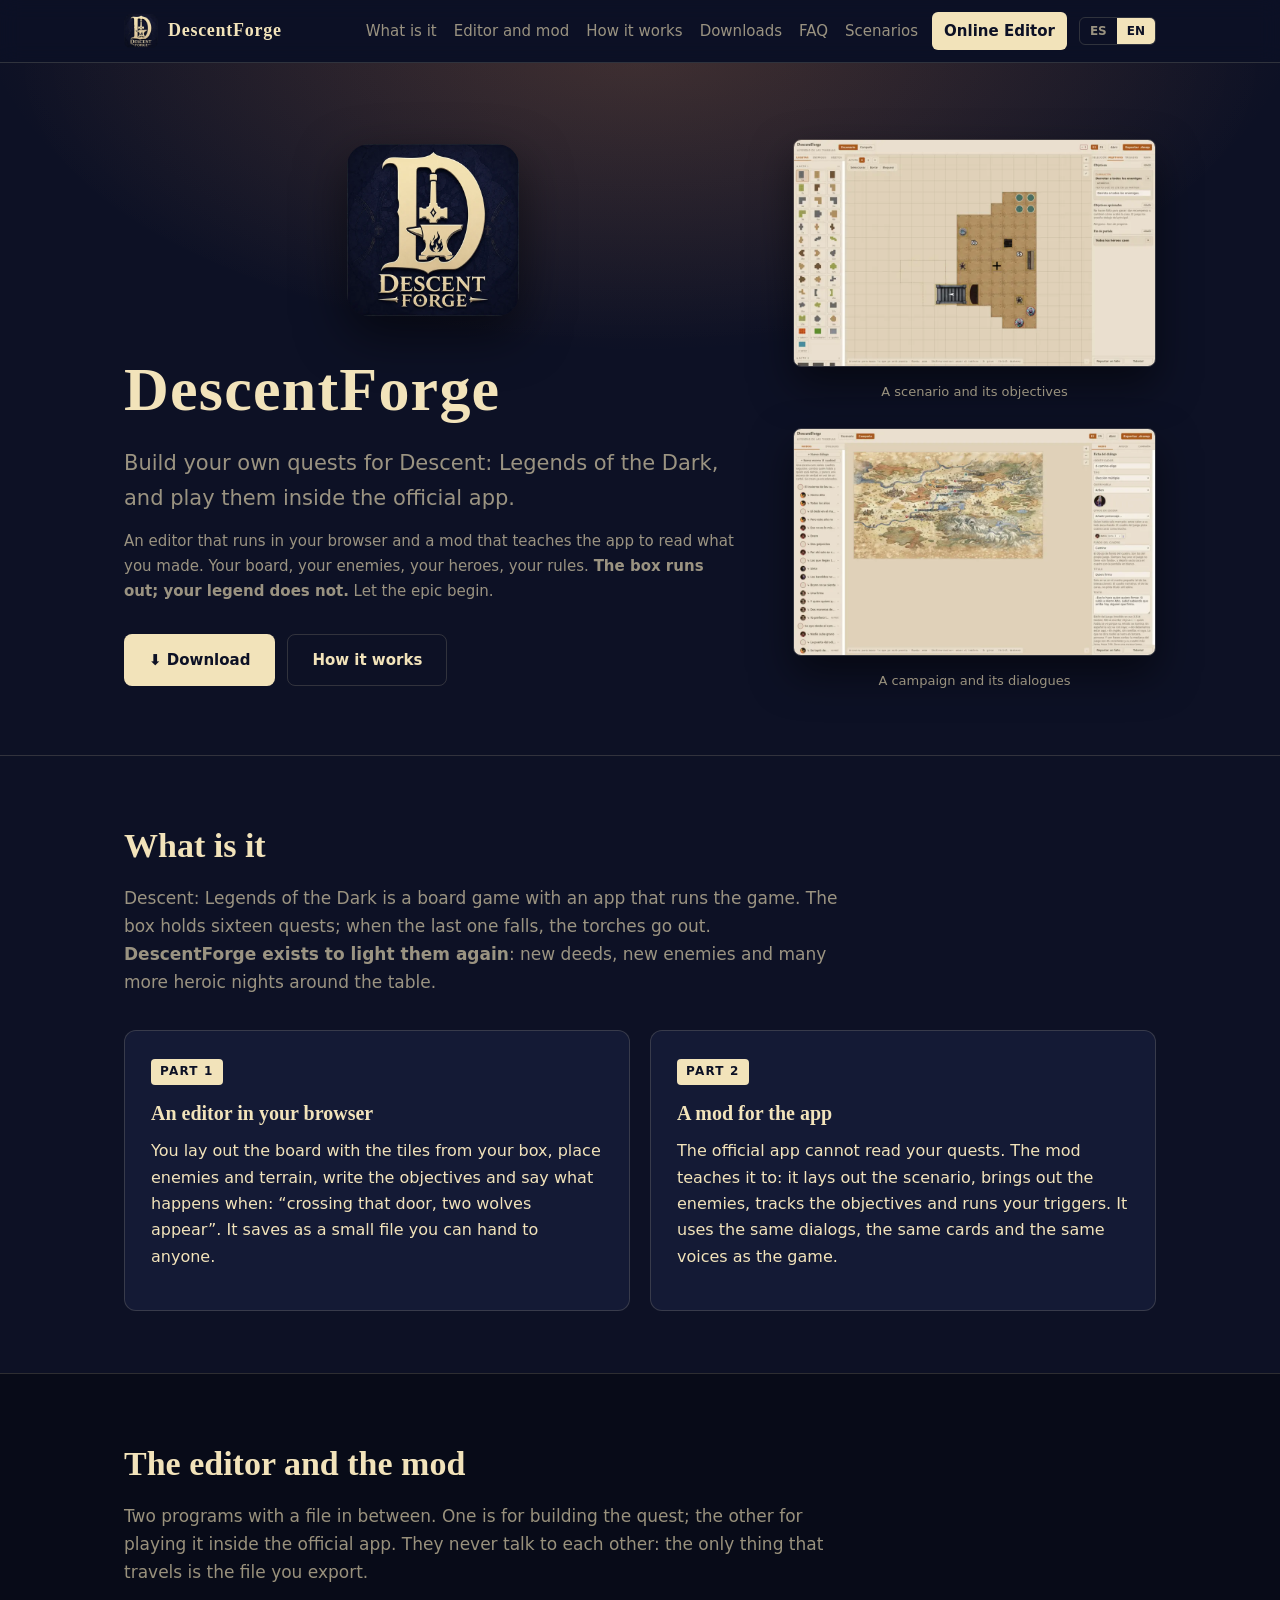
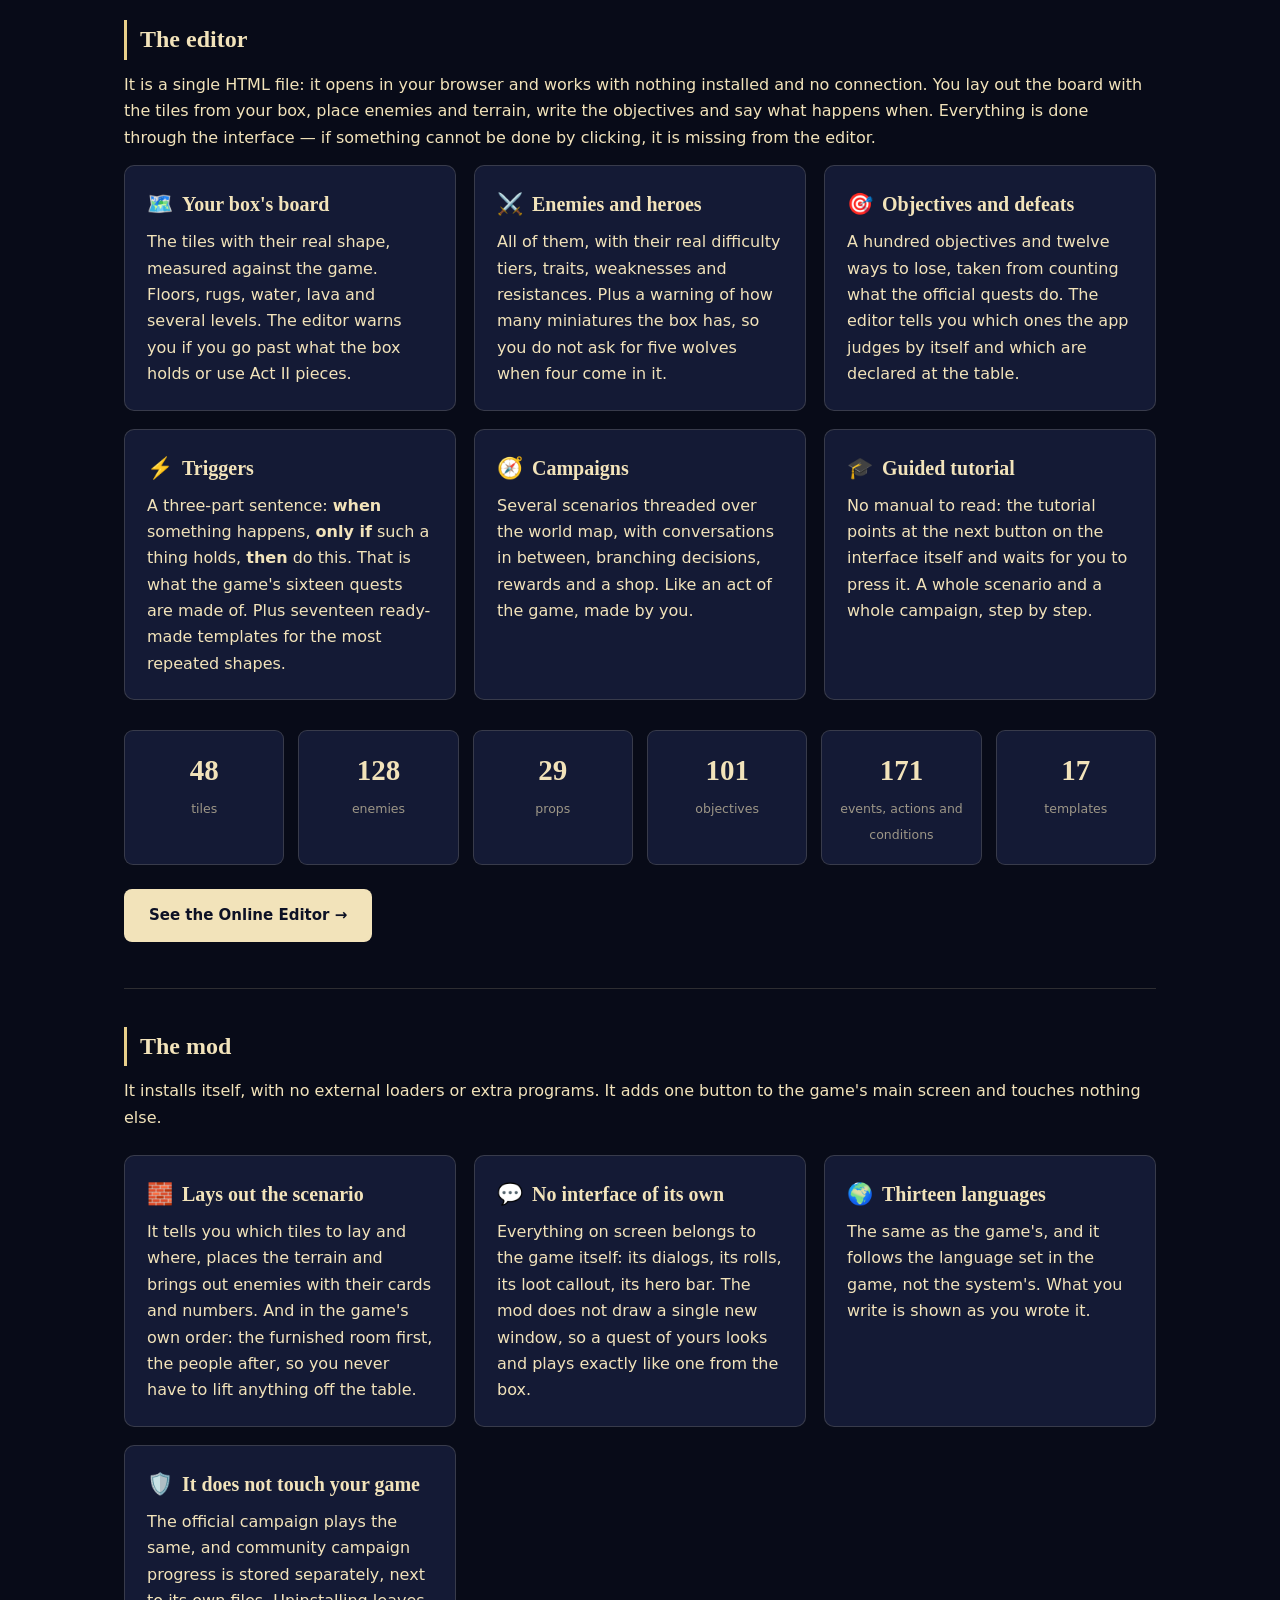
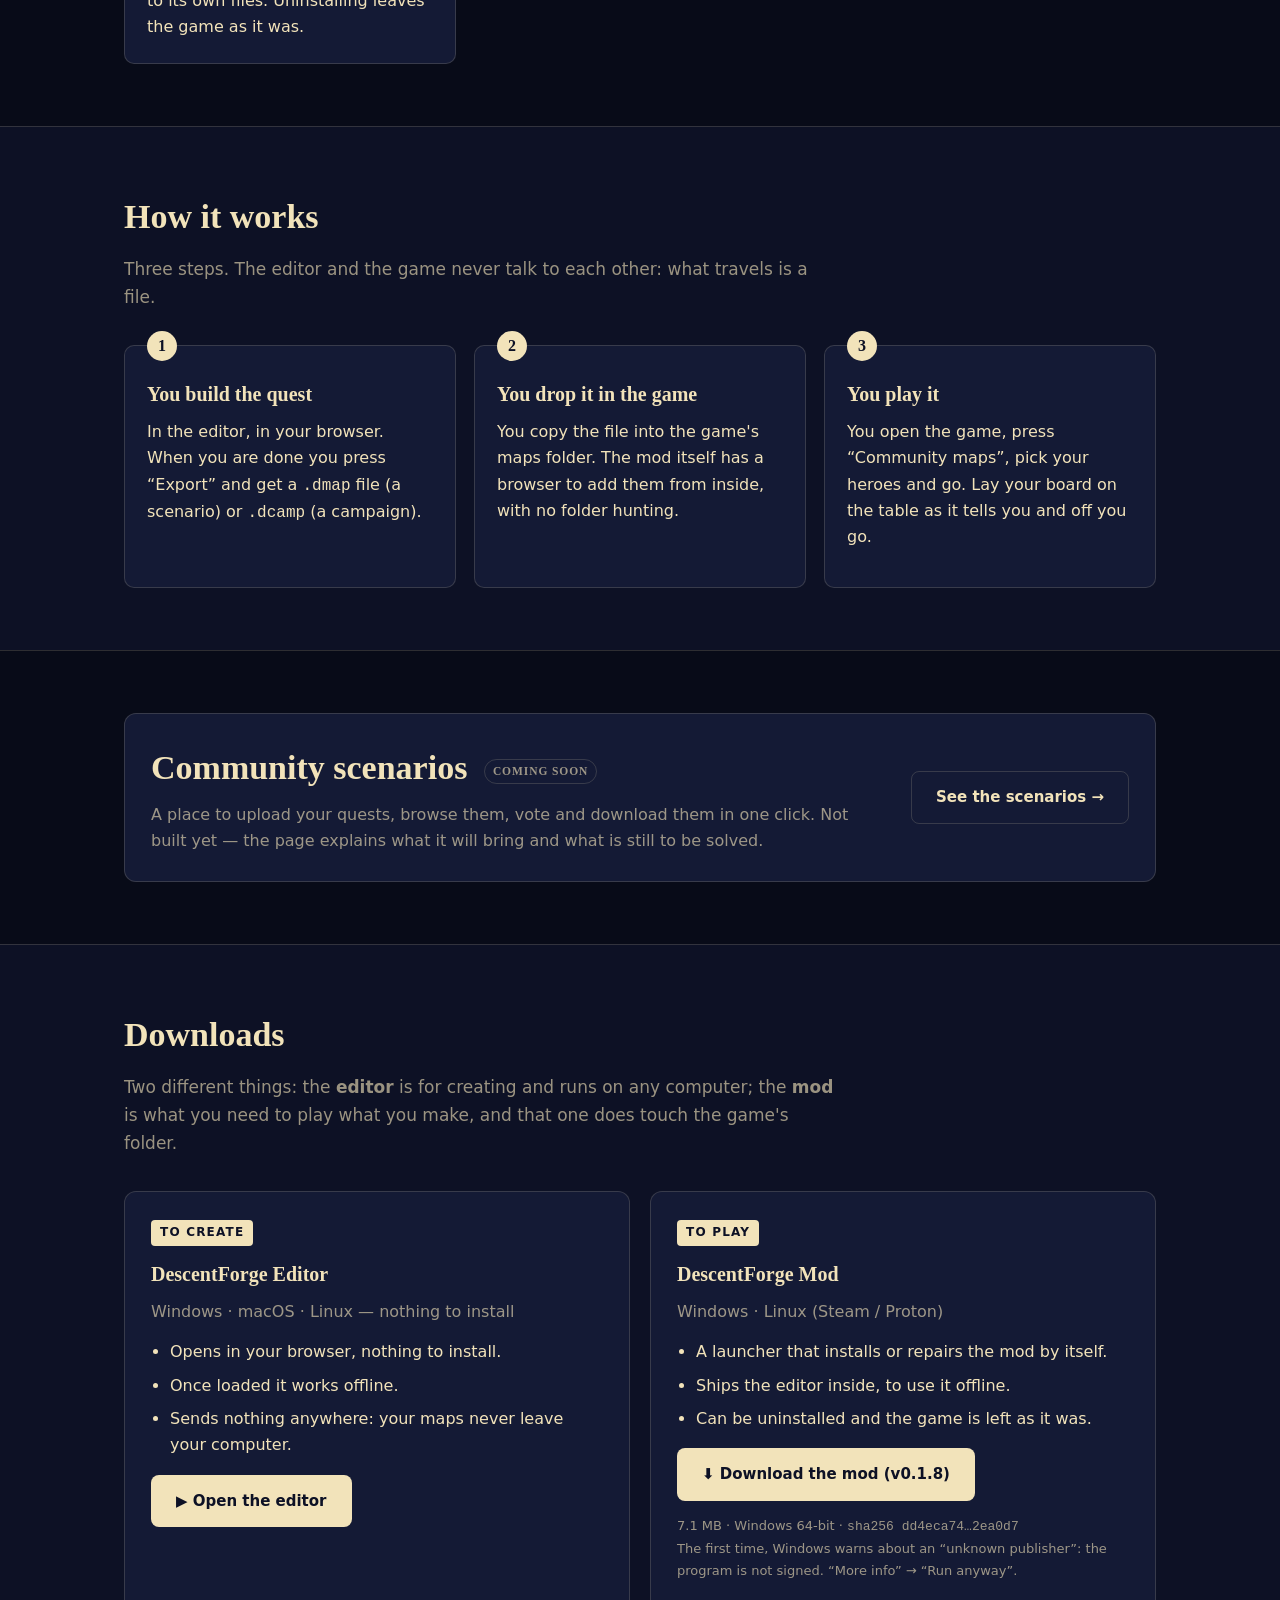
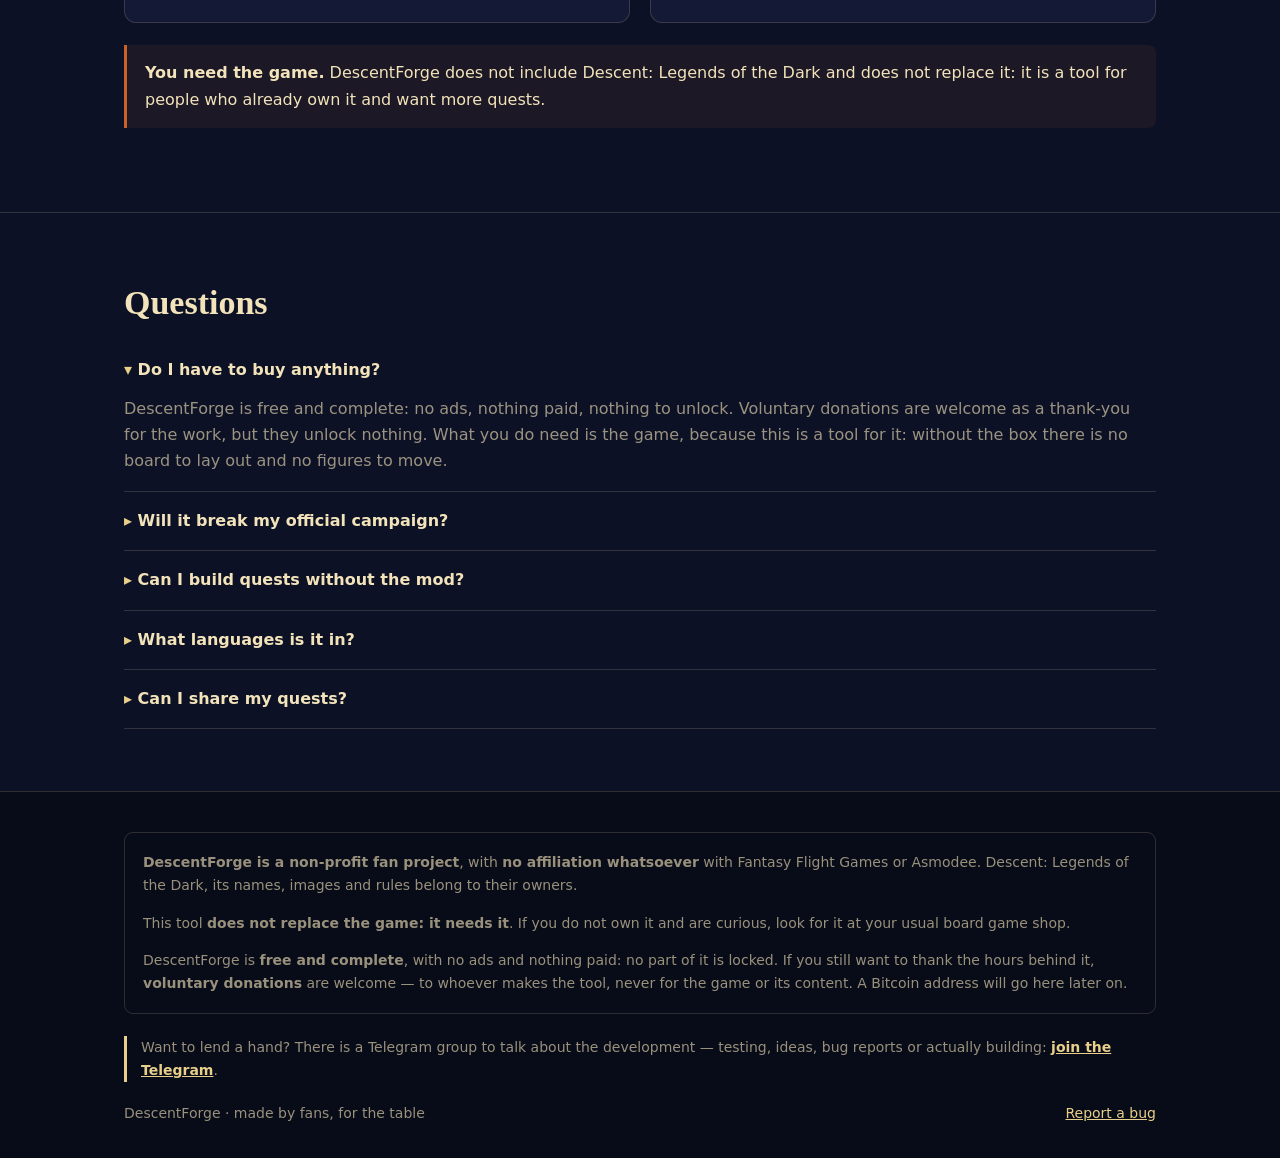
==== index.html @ 1151cb38 "Publica el editor nuevo y apunta la descarga a la 0.1.8 El editor trae las 23 acciones y 7 condicion" ====
<!doctype html>
<html lang="es">
<head>
<meta charset="utf-8">
<meta name="viewport" content="width=device-width, initial-scale=1">
<title>DescentForge — crea tus propias misiones para Descent: Leyendas de las Tinieblas</title>
<meta name="description" content="Editor de escenarios y campañas para Descent: Leyendas de las Tinieblas, y el mod que los juega dentro de la aplicación oficial. Proyecto de aficionados, gratuito y sin afiliación con Fantasy Flight Games.">
<link rel="icon" href="img/favicon.webp" type="image/webp">
<link rel="stylesheet" href="css/estilo.css">
</head>
<body>

<!-- ══ barra ══════════════════════════════════════════════════════════ -->
<header class="barra">
  <div class="envoltura">
    <a class="marca" href="#"><img src="img/logo-192.webp" alt=""><b>DescentForge</b></a>
    <button class="abrir-menu" id="abrirMenu" aria-expanded="false" aria-label="Menú">☰</button>
    <nav class="nav" id="nav">
      <a href="#que-es"       data-es="Qué es"       data-en="What is it">Qué es</a>
      <a href="#editor-y-mod" data-es="Editor y mod" data-en="Editor and mod">Editor y mod</a>
      <a href="#como"         data-es="Funcionamiento" data-en="How it works">Funcionamiento</a>
      <a href="#descargas"    data-es="Descargas"    data-en="Downloads">Descargas</a>
      <a href="#preguntas"    data-es="Preguntas"    data-en="FAQ">Preguntas</a>
      <a href="escenarios.html" data-es="Escenarios" data-en="Scenarios">Escenarios</a>
      <a class="nav-boton" href="editor.html"
         data-es="Editor Online" data-en="Online Editor">Editor Online</a>
    </nav>
    <div class="idiomas" role="group" aria-label="Idioma">
      <button data-lang="es" aria-pressed="true">ES</button>
      <button data-lang="en" aria-pressed="false">EN</button>
    </div>
  </div>
</header>

<!-- ══ portada ════════════════════════════════════════════════════════ -->
<div class="portada">
  <!-- Dos columnas: el texto a la izquierda y las capturas a la derecha. Por
       debajo de 900 px vuelve a una sola columna centrada, que es como estaba. -->
  <div class="envoltura portada-rejilla">
   <div>
    <img class="logo" src="img/logo.webp" width="512" height="512"
         alt="DescentForge: una D con un yunque y un martillo">
    <h1>DescentForge</h1>
    <p class="lema"
       data-es="Crea tus propias misiones para Descent: Leyendas de las Tinieblas, y juégalas en la aplicación oficial."
       data-en="Build your own quests for Descent: Legends of the Dark, and play them inside the official app.">
      Crea tus propias misiones para Descent: Leyendas de las Tinieblas, y juégalas en la aplicación oficial.
    </p>
    <p class="subrayado"
       data-es="Un editor que se abre en el navegador y un mod que enseña a la aplicación a leer lo que has hecho. Tu tablero, tus enemigos, tus héroes, tus leyes. &lt;b&gt;La caja se acaba; tu leyenda, no.&lt;/b&gt; Que empiece la epopeya."
       data-en="An editor that runs in your browser and a mod that teaches the app to read what you made. Your board, your enemies, your heroes, your rules. &lt;b&gt;The box runs out; your legend does not.&lt;/b&gt; Let the epic begin.">
      Un editor que se abre en el navegador y un mod que enseña a la aplicación a leer lo que has hecho.
      Tu tablero, tus enemigos, tus héroes, tus leyes.
      <b>La caja se acaba; tu leyenda, no.</b> Que empiece la epopeya.
    </p>

    <div class="botones">
      <a class="boton principal" href="#descargas"
         data-es="⬇ Descargar" data-en="⬇ Download">⬇ Descargar</a>
      <a class="boton secundario" href="#como"
         data-es="Cómo funciona" data-en="How it works">Cómo funciona</a>
    </div>
   </div>

    <!-- Aquí estaba la tira decorativa de suelos y objetos (arte propio). La
         sustituyen las capturas: quien llega quiere ver la herramienta, no un
         adorno. El arte sigue en img/ y la tira vuelve reponiendo el bloque
         `.tira`, que su CSS no se ha tocado.

         Las capturas salen de `tools/preparar_capturas.py`, no se sacan a
         mano. Sin `loading="lazy"`: pesan 24 y 48 KB, y con la captura
         headless salían vacías. -->
    <div class="tiros">
      <figure class="tiro">
        <img src="img/captura-tablero.webp" width="960" height="600"
             alt="El editor con un escenario montado: las losetas encajadas, objetos sobre el tablero, dos enemigos y la salida de los héroes, con el panel de objetivos abierto a la derecha">
        <figcaption data-es="Un escenario y sus objetivos" data-en="A scenario and its objectives">Un escenario y sus objetivos</figcaption>
      </figure>
      <figure class="tiro">
        <img src="img/captura-campana.webp" width="960" height="600"
             alt="El editor en modo campaña: la lista de diálogos a la izquierda, el mapa del mundo con las paradas marcadas en el centro, y la ficha de un diálogo con su personaje y su texto a la derecha">
        <figcaption data-es="Una campaña y sus diálogos" data-en="A campaign and its dialogues">Una campaña y sus diálogos</figcaption>
      </figure>
    </div>
  </div>
</div>

<!-- ══ qué es ═════════════════════════════════════════════════════════ -->
<section id="que-es">
  <div class="envoltura">
    <h2 data-es="Qué es" data-en="What is it">Qué es</h2>
    <p class="entradilla"
       data-es="Descent: Leyendas de las Tinieblas es un juego de mesa con una aplicación que lleva la partida. La caja trae dieciséis misiones; cuando cae la última, se apagan las antorchas. &lt;b&gt;DescentForge existe para volver a encenderlas&lt;/b&gt;: gestas nuevas, enemigos nuevos y muchas más noches heroicas alrededor de la mesa."
       data-en="Descent: Legends of the Dark is a board game with an app that runs the game. The box holds sixteen quests; when the last one falls, the torches go out. &lt;b&gt;DescentForge exists to light them again&lt;/b&gt;: new deeds, new enemies and many more heroic nights around the table.">
      Descent: Leyendas de las Tinieblas es un juego de mesa con una aplicación que lleva la partida.
      La caja trae dieciséis misiones; cuando cae la última, se apagan las antorchas.
      <b>DescentForge existe para volver a encenderlas</b>: gestas nuevas, enemigos nuevos y muchas
      más noches heroicas alrededor de la mesa.
    </p>

    <div class="piezas">
      <div class="pieza">
        <span class="etiqueta" data-es="Pieza 1" data-en="Part 1">Pieza 1</span>
        <h3 data-es="Un editor en el navegador" data-en="An editor in your browser">Un editor en el navegador</h3>
        <p data-es="Montas el tablero con las losetas de tu caja, colocas los enemigos y el terreno, escribes los objetivos y dices qué pasa cuando: «al cruzar esa puerta, salen dos lobos». Se guarda como un archivo pequeño que puedes pasarle a quien quieras."
           data-en="You lay out the board with the tiles from your box, place enemies and terrain, write the objectives and say what happens when: “crossing that door, two wolves appear”. It saves as a small file you can hand to anyone.">
          Montas el tablero con las losetas de tu caja, colocas los enemigos y el terreno, escribes
          los objetivos y dices qué pasa cuando: «al cruzar esa puerta, salen dos lobos».
          Se guarda como un archivo pequeño que puedes pasarle a quien quieras.
        </p>
      </div>
      <div class="pieza">
        <span class="etiqueta" data-es="Pieza 2" data-en="Part 2">Pieza 2</span>
        <h3 data-es="Un mod para la aplicación" data-en="A mod for the app">Un mod para la aplicación</h3>
        <p data-es="La aplicación oficial no sabe leer tus misiones. El mod le enseña: monta el escenario, saca los enemigos, lleva la cuenta de los objetivos y ejecuta tus disparadores. Usa las mismas ventanas, las mismas cartas y las mismas voces que el juego."
           data-en="The official app cannot read your quests. The mod teaches it to: it lays out the scenario, brings out the enemies, tracks the objectives and runs your triggers. It uses the same dialogs, the same cards and the same voices as the game.">
          La aplicación oficial no sabe leer tus misiones. El mod le enseña: monta el escenario,
          saca los enemigos, lleva la cuenta de los objetivos y ejecuta tus disparadores.
          Usa las mismas ventanas, las mismas cartas y las mismas voces que el juego.
        </p>
      </div>
    </div>
  </div>
</section>

<!-- ══ editor y mod ═══════════════════════════════════════════════════
     Van juntos a propósito: son las dos mitades de lo mismo y solo tienen
     sentido la una con la otra. El detalle del editor no está aquí, está en
     su propia página (editor.html); aquí queda lo justo para entenderlo. -->
<section id="editor-y-mod" class="hundida">
  <div class="envoltura">
    <h2 data-es="El editor y el mod" data-en="The editor and the mod">El editor y el mod</h2>
    <p class="entradilla"
       data-es="Dos programas y un archivo entre ellos. Uno sirve para crear la misión; el otro, para jugarla dentro de la aplicación oficial. No se hablan entre sí: lo único que viaja es el archivo que exportas."
       data-en="Two programs with a file in between. One is for building the quest; the other for playing it inside the official app. They never talk to each other: the only thing that travels is the file you export.">
      Dos programas y un archivo entre ellos. Uno sirve para crear la misión; el otro, para jugarla
      dentro de la aplicación oficial. No se hablan entre sí: lo único que viaja es el archivo que
      exportas.
    </p>

    <div class="bloque">
      <h3 data-es="El editor" data-en="The editor">El editor</h3>
      <p data-es="Es un solo archivo HTML: se abre en el navegador y funciona sin instalar nada y sin conexión. Montas el tablero con las losetas de tu caja, colocas enemigos y terreno, escribes los objetivos y dices qué pasa cuando. Todo se hace con la interfaz — si algo no se puede hacer pulsando, es que falta en el editor."
         data-en="It is a single HTML file: it opens in your browser and works with nothing installed and no connection. You lay out the board with the tiles from your box, place enemies and terrain, write the objectives and say what happens when. Everything is done through the interface — if something cannot be done by clicking, it is missing from the editor.">
        Es un solo archivo HTML: se abre en el navegador y funciona sin instalar nada y sin conexión.
        Montas el tablero con las losetas de tu caja, colocas enemigos y terreno, escribes los
        objetivos y dices qué pasa cuando. Todo se hace con la interfaz — si algo no se puede hacer
        pulsando, es que falta en el editor.
      </p>

      <!-- Estas seis tarjetas están también en editor.html, y a propósito: son
           lo que hay que ver para entender qué se puede hacer, y quien llega a
           la principal no tiene por qué pasar por la otra página. Si se cambia
           una, se cambia en las dos. -->
      <div class="rejilla" style="margin-bottom:26px">
        <div class="tarjeta">
          <h3><span class="icono">🗺️</span><span data-es="El tablero de tu caja" data-en="Your box's board">El tablero de tu caja</span></h3>
          <p data-es="Las losetas con su forma real, medida contra el juego. Suelos, alfombras, agua, lava y varias alturas. El editor te avisa si te pasas de lo que trae la caja o si usas piezas del Acto II."
             data-en="The tiles with their real shape, measured against the game. Floors, rugs, water, lava and several levels. The editor warns you if you go past what the box holds or use Act II pieces.">
            Las losetas con su forma real, medida contra el juego. Suelos, alfombras, agua, lava y varias
            alturas. El editor te avisa si te pasas de lo que trae la caja o si usas piezas del Acto II.
          </p>
        </div>
        <div class="tarjeta">
          <h3><span class="icono">⚔️</span><span data-es="Enemigos y héroes" data-en="Enemies and heroes">Enemigos y héroes</span></h3>
          <p data-es="Todos los del juego, con sus niveles de dificultad reales, sus rasgos, sus debilidades y sus resistencias. Y el aviso de cuántas miniaturas trae la caja, para que no pidas cinco lobos si vienen cuatro."
             data-en="All of them, with their real difficulty tiers, traits, weaknesses and resistances. Plus a warning of how many miniatures the box has, so you do not ask for five wolves when four come in it.">
            Todos los del juego, con sus niveles de dificultad reales, sus rasgos, sus debilidades y sus
            resistencias. Y el aviso de cuántas miniaturas trae la caja, para que no pidas cinco lobos
            si vienen cuatro.
          </p>
        </div>
        <div class="tarjeta">
          <h3><span class="icono">🎯</span><span data-es="Objetivos y derrotas" data-en="Objectives and defeats">Objetivos y derrotas</span></h3>
          <p data-es="Cien objetivos y doce formas de perder, sacados de contar lo que hacen las misiones oficiales. El editor te dice cuáles juzga la aplicación sola y cuáles se declaran en la mesa."
             data-en="A hundred objectives and twelve ways to lose, taken from counting what the official quests do. The editor tells you which ones the app judges by itself and which are declared at the table.">
            Cien objetivos y doce formas de perder, sacados de contar lo que hacen las misiones oficiales.
            El editor te dice cuáles juzga la aplicación sola y cuáles se declaran en la mesa.
          </p>
        </div>
        <div class="tarjeta">
          <h3><span class="icono">⚡</span><span data-es="Disparadores" data-en="Triggers">Disparadores</span></h3>
          <p data-es="Una frase de tres partes: &lt;b&gt;cuándo&lt;/b&gt; pasa algo, &lt;b&gt;solo si&lt;/b&gt; se cumple tal cosa, &lt;b&gt;entonces&lt;/b&gt; haz esto. Con eso están hechas las dieciséis misiones del juego. Y diecisiete plantillas listas para las formas que más se repiten."
             data-en="A three-part sentence: &lt;b&gt;when&lt;/b&gt; something happens, &lt;b&gt;only if&lt;/b&gt; such a thing holds, &lt;b&gt;then&lt;/b&gt; do this. That is what the game's sixteen quests are made of. Plus seventeen ready-made templates for the most repeated shapes.">
            Una frase de tres partes: <b>cuándo</b> pasa algo, <b>solo si</b> se cumple tal cosa,
            <b>entonces</b> haz esto. Con eso están hechas las dieciséis misiones del juego.
            Y diecisiete plantillas listas para las formas que más se repiten.
          </p>
        </div>
        <div class="tarjeta">
          <h3><span class="icono">🧭</span><span data-es="Campañas" data-en="Campaigns">Campañas</span></h3>
          <p data-es="Varios escenarios enhebrados sobre el mapa del mundo, con conversaciones entre medias, decisiones que ramifican, recompensas y una tienda. Como un acto del juego, hecho por ti."
             data-en="Several scenarios threaded over the world map, with conversations in between, branching decisions, rewards and a shop. Like an act of the game, made by you.">
            Varios escenarios enhebrados sobre el mapa del mundo, con conversaciones entre medias,
            decisiones que ramifican, recompensas y una tienda. Como un acto del juego, hecho por ti.
          </p>
        </div>
        <div class="tarjeta">
          <h3><span class="icono">🎓</span><span data-es="Tutorial guiado" data-en="Guided tutorial">Tutorial guiado</span></h3>
          <p data-es="No hay manual que leer: el tutorial va señalando el botón que toca sobre la propia interfaz y espera a que lo pulses. Un escenario entero y una campaña entera, paso a paso."
             data-en="No manual to read: the tutorial points at the next button on the interface itself and waits for you to press it. A whole scenario and a whole campaign, step by step.">
            No hay manual que leer: el tutorial va señalando el botón que toca sobre la propia interfaz
            y espera a que lo pulses. Un escenario entero y una campaña entera, paso a paso.
          </p>
        </div>
      </div>

      <div class="cifras">
        <div class="cifra"><b>48</b><span data-es="losetas" data-en="tiles">losetas</span></div>
        <div class="cifra"><b>128</b><span data-es="enemigos" data-en="enemies">enemigos</span></div>
        <div class="cifra"><b>29</b><span data-es="objetos" data-en="props">objetos</span></div>
        <div class="cifra"><b>101</b><span data-es="objetivos" data-en="objectives">objetivos</span></div>
        <div class="cifra"><b>171</b><span data-es="eventos, acciones y condiciones" data-en="events, actions and conditions">eventos, acciones y condiciones</span></div>
        <div class="cifra"><b>17</b><span data-es="plantillas" data-en="templates">plantillas</span></div>
      </div>

      <p style="margin-top:24px">
        <a class="boton principal" href="editor.html"
           data-es="Ver el Editor Online →" data-en="See the Online Editor →">Ver el Editor Online →</a>
      </p>
    </div>

    <div class="bloque">
      <h3 data-es="El mod" data-en="The mod">El mod</h3>
      <p style="margin-bottom:24px"
         data-es="Se instala solo, sin cargadores externos ni programas de por medio. Añade un botón a la pantalla principal del juego y no toca nada más."
         data-en="It installs itself, with no external loaders or extra programs. It adds one button to the game's main screen and touches nothing else.">
        Se instala solo, sin cargadores externos ni programas de por medio.
        Añade un botón a la pantalla principal del juego y no toca nada más.
      </p>

    <div class="rejilla">
      <div class="tarjeta">
        <h3><span class="icono">🧱</span><span data-es="Monta el escenario" data-en="Lays out the scenario">Monta el escenario</span></h3>
        <p data-es="Te dice qué losetas poner y dónde, coloca el terreno y saca a los enemigos con sus cartas y sus cifras. Y en el mismo orden que el juego: primero la sala amueblada y después la gente, para que no tengas que levantar nada de la mesa."
           data-en="It tells you which tiles to lay and where, places the terrain and brings out enemies with their cards and numbers. And in the game's own order: the furnished room first, the people after, so you never have to lift anything off the table.">
          Te dice qué losetas poner y dónde, coloca el terreno y saca a los enemigos con sus cartas y
          sus cifras. Y en el mismo orden que el juego: primero la sala amueblada y después la gente,
          para que no tengas que levantar nada de la mesa.
        </p>
      </div>
      <div class="tarjeta">
        <h3><span class="icono">💬</span><span data-es="Sin interfaz propia" data-en="No interface of its own">Sin interfaz propia</span></h3>
        <p data-es="Todo lo que sale en pantalla es del propio juego: sus cuadros de diálogo, sus tiradas, su cartel de botín, su barra de héroes. El mod no dibuja ni una ventana nueva, así que una misión tuya se ve y se juega exactamente igual que una de la caja."
           data-en="Everything on screen belongs to the game itself: its dialogs, its rolls, its loot callout, its hero bar. The mod does not draw a single new window, so a quest of yours looks and plays exactly like one from the box.">
          Todo lo que sale en pantalla es del propio juego: sus cuadros de diálogo, sus tiradas, su
          cartel de botín, su barra de héroes. El mod no dibuja ni una ventana nueva, así que una
          misión tuya se ve y se juega exactamente igual que una de la caja.
        </p>
      </div>
      <div class="tarjeta">
        <h3><span class="icono">🌍</span><span data-es="Trece idiomas" data-en="Thirteen languages">Trece idiomas</span></h3>
        <p data-es="Los mismos que el juego, y sigue al idioma que tengas puesto en él, no al del sistema. Lo que escribas tú se enseña tal cual."
           data-en="The same as the game's, and it follows the language set in the game, not the system's. What you write is shown as you wrote it.">
          Los mismos que el juego, y sigue al idioma que tengas puesto en él, no al del sistema.
          Lo que escribas tú se enseña tal cual.
        </p>
      </div>
      <div class="tarjeta">
        <h3><span class="icono">🛡️</span><span data-es="No toca tu partida" data-en="It does not touch your game">No toca tu partida</span></h3>
        <p data-es="La campaña oficial se juega igual, y el progreso de las campañas de la comunidad se guarda aparte, junto a sus archivos. Desinstalar el mod deja el juego como estaba."
           data-en="The official campaign plays the same, and community campaign progress is stored separately, next to its own files. Uninstalling leaves the game as it was.">
          La campaña oficial se juega igual, y el progreso de las campañas de la comunidad se guarda
          aparte, junto a sus archivos. Desinstalar el mod deja el juego como estaba.
        </p>
      </div>
    </div>
    </div>
  </div>
</section>

<!-- ══ cómo va ════════════════════════════════════════════════════════ -->
<section id="como">
  <div class="envoltura">
    <h2 data-es="Funcionamiento" data-en="How it works">Funcionamiento</h2>
    <p class="entradilla"
       data-es="Tres pasos. El editor y el juego no se hablan entre ellos: lo que viaja es un archivo."
       data-en="Three steps. The editor and the game never talk to each other: what travels is a file.">
      Tres pasos. El editor y el juego no se hablan entre ellos: lo que viaja es un archivo.
    </p>
    <div class="pasos">
      <div class="paso">
        <h3 data-es="Haces la misión" data-en="You build the quest">Haces la misión</h3>
        <p data-es="En el editor, en tu navegador. Al terminar pulsas «Exportar» y te bajas un archivo .dmap (un escenario) o .dcamp (una campaña). Pesa unas decenas de kilobytes."
           data-en="In the editor, in your browser. When you are done you press “Export” and get a &lt;code&gt;.dmap&lt;/code&gt; file (a scenario) or &lt;code&gt;.dcamp&lt;/code&gt; (a campaign).">
          En el editor, en tu navegador. Al terminar pulsas «Exportar» y te bajas un archivo
          <code>.dmap</code> (un escenario) o <code>.dcamp</code> (una campaña).
        </p>
      </div>
      <div class="paso">
        <h3 data-es="La pones en el juego" data-en="You drop it in the game">La pones en el juego</h3>
        <p data-es="Copias el archivo a la carpeta de mapas del juego. El propio mod trae un explorador para añadirlos desde dentro, sin buscar carpetas a mano."
           data-en="You copy the file into the game's maps folder. The mod itself has a browser to add them from inside, with no folder hunting.">
          Copias el archivo a la carpeta de mapas del juego. El propio mod trae un explorador para
          añadirlos desde dentro, sin buscar carpetas a mano.
        </p>
      </div>
      <div class="paso">
        <h3 data-es="La juegas" data-en="You play it">La juegas</h3>
        <p data-es="Abres el juego, pulsas «Mapas de comunidad», eliges tus héroes y a jugar. Monta tu tablero en la mesa siguiendo lo que te dice y adelante."
           data-en="You open the game, press “Community maps”, pick your heroes and go. Lay your board on the table as it tells you and off you go.">
          Abres el juego, pulsas «Mapas de comunidad», eliges tus héroes y a jugar.
          Monta tu tablero en la mesa siguiendo lo que te dice y adelante.
        </p>
      </div>
    </div>
  </div>
</section>

<!-- ══ escenarios ═════════════════════════════════════════════════════
     La galería vive en su propia página (escenarios.html). Aquí solo queda
     la puerta: en la portada quedaba grande para algo que todavía no existe. -->
<section id="escenarios" class="hundida">
  <div class="envoltura">
    <div class="banda">
      <div>
        <h2 style="margin-bottom:6px">
          <span data-es="Escenarios de la comunidad" data-en="Community scenarios">Escenarios de la comunidad</span>
          <span class="pronto" data-es="Próximamente" data-en="Coming soon">Próximamente</span>
        </h2>
        <p style="margin:0" class="apagado"
           data-es="Un sitio donde subir tus misiones, buscarlas, votarlas y descargarlas de un clic. Todavía no está hecho — la página cuenta qué traerá y qué falta por resolver."
           data-en="A place to upload your quests, browse them, vote and download them in one click. Not built yet — the page explains what it will bring and what is still to be solved.">
          Un sitio donde subir tus misiones, buscarlas, votarlas y descargarlas de un clic.
          Todavía no está hecho — la página cuenta qué traerá y qué falta por resolver.
        </p>
      </div>
      <a class="boton secundario" href="escenarios.html"
         data-es="Ver los escenarios →" data-en="See the scenarios →">Ver los escenarios →</a>
    </div>
  </div>
</section>

<!-- ══ descargas ══════════════════════════════════════════════════════ -->
<section id="descargas">
  <div class="envoltura">
    <h2 data-es="Descargas" data-en="Downloads">Descargas</h2>
    <p class="entradilla"
       data-es="Dos cosas distintas: el editor sirve para crear y funciona en cualquier ordenador; el mod hace falta para jugar lo que crees, y ese sí toca la carpeta del juego."
       data-en="Two different things: the &lt;b&gt;editor&lt;/b&gt; is for creating and runs on any computer; the &lt;b&gt;mod&lt;/b&gt; is what you need to play what you make, and that one does touch the game's folder.">
      Dos cosas distintas: el <b>editor</b> sirve para crear y funciona en cualquier ordenador;
      el <b>mod</b> hace falta para jugar lo que crees, y ese sí toca la carpeta del juego.
    </p>

    <div class="piezas">
      <div class="pieza">
        <span class="etiqueta" data-es="Para crear" data-en="To create">Para crear</span>
        <h3>DescentForge Editor</h3>
        <p class="apagado" data-es="Windows · macOS · Linux — no hace falta instalar nada"
           data-en="Windows · macOS · Linux — nothing to install">Windows · macOS · Linux — no hace falta instalar nada</p>
        <ul>
          <li data-es="Se abre en el navegador, sin instalar nada." data-en="Opens in your browser, nothing to install.">Se abre en el navegador, sin instalar nada.</li>
          <li data-es="Una vez cargado funciona sin conexión." data-en="Once loaded it works offline.">Una vez cargado funciona sin conexión.</li>
          <li data-es="No manda nada a ningún sitio: tus mapas no salen de tu ordenador." data-en="Sends nothing anywhere: your maps never leave your computer.">No manda nada a ningún sitio: tus mapas no salen de tu ordenador.</li>
        </ul>
        <!-- Publicado el 8-ago-2026: `editor/index.html` es una copia de
             `DescentForge/web/dist/DescentForge.html` (2 MB, un solo archivo,
             sin peticiones a la red). Para actualizarlo se vuelve a copiar.
             Mismo destino y mismo `target` que el botón de `editor.html`: si se
             toca uno, se tocan los dos. -->
        <p style="margin-top:16px">
          <a class="boton principal" href="editor/" target="_blank" rel="noopener"
             data-es="▶ Abrir el editor" data-en="▶ Open the editor">▶ Abrir el editor</a>
        </p>
      </div>

      <div class="pieza">
        <span class="etiqueta" data-es="Para jugar" data-en="To play">Para jugar</span>
        <h3>DescentForge Mod</h3>
        <p class="apagado" data-es="Windows · Linux (Steam / Proton)" data-en="Windows · Linux (Steam / Proton)">Windows · Linux (Steam / Proton)</p>
        <ul>
          <li data-es="Un lanzador que instala o repara el mod solo." data-en="A launcher that installs or repairs the mod by itself.">Un lanzador que instala o repara el mod solo.</li>
          <li data-es="Trae el editor dentro, para usarlo sin conexión." data-en="Ships the editor inside, to use it offline.">Trae el editor dentro, para usarlo sin conexión.</li>
          <li data-es="Se puede desinstalar y el juego queda como estaba." data-en="Can be uninstalled and the game is left as it was.">Se puede desinstalar y el juego queda como estaba.</li>
        </ul>
        <!-- La descarga del mod SÍ apunta a un archivo. Va a una **Release de
             GitHub**, no a una carpeta de este repositorio, y a propósito: el
             .zip pesa 7 MB y en el repositorio se quedaría en el historial para
             siempre —una versión al mes son 84 MB al año que ya no se pueden
             quitar sin reescribir la historia—. Los archivos de una Release
             viven aparte y se pueden borrar.

             `releases/latest/download/...` lo resuelve GitHub a la última
             publicada, así que **este enlace no hay que tocarlo al sacar una
             versión nueva**; sí el número y la firma de aquí abajo. -->
        <p style="margin-top:16px">
          <a class="boton principal"
             href="https://github.com/Xeyz15/descentforge/releases/latest/download/DescentForge-0.1.8.zip"
             data-es="⬇ Descargar el mod (v0.1.8)"
             data-en="⬇ Download the mod (v0.1.8)">⬇ Descargar el mod (v0.1.8)</a>
        </p>
        <p class="apagado" style="margin-top:10px;font-size:13px;line-height:1.7"
           data-es="7,1 MB · Windows 64 bits · &lt;code&gt;sha256 dd4eca74…2ea0d7&lt;/code&gt;&lt;br&gt;La primera vez Windows avisa de «editor desconocido»: el programa no está firmado. «Más información» → «Ejecutar de todas formas»."
           data-en="7.1 MB · Windows 64-bit · &lt;code&gt;sha256 dd4eca74…2ea0d7&lt;/code&gt;&lt;br&gt;The first time, Windows warns about an “unknown publisher”: the program is not signed. “More info” → “Run anyway”.">7,1 MB · Windows 64 bits · <code>sha256 dd4eca74…2ea0d7</code><br>La primera vez Windows avisa de «editor desconocido»: el programa no está firmado. «Más información» → «Ejecutar de todas formas».</p>
      </div>
    </div>

    <div class="aviso">
      <p style="margin:0"
         data-es="Necesitas tener el juego. DescentForge no incluye Descent: Leyendas de las Tinieblas ni lo sustituye: es una herramienta para quien ya lo tiene y quiere más misiones."
         data-en="&lt;b&gt;You need the game.&lt;/b&gt; DescentForge does not include Descent: Legends of the Dark and does not replace it: it is a tool for people who already own it and want more quests.">
        <b>Necesitas tener el juego.</b> DescentForge no incluye Descent: Leyendas de las Tinieblas
        ni lo sustituye: es una herramienta para quien ya lo tiene y quiere más misiones.
      </p>
    </div>
  </div>
</section>

<!-- ══ preguntas ══════════════════════════════════════════════════════ -->
<section id="preguntas">
  <div class="envoltura">
    <h2 data-es="Preguntas" data-en="Questions">Preguntas</h2>

    <details open>
      <summary data-es="¿Hace falta comprar algo?" data-en="Do I have to buy anything?">¿Hace falta comprar algo?</summary>
      <p data-es="DescentForge es gratis y entero: no hay anuncios ni ninguna parte de pago, y no hay nada que desbloquear. Se aceptan donaciones voluntarias para agradecer el trabajo, pero no dan acceso a nada. Lo que sí hace falta es el juego, porque esto es una herramienta para él: sin la caja no hay tablero que montar ni figuras que mover."
         data-en="DescentForge is free and complete: no ads, nothing paid, nothing to unlock. Voluntary donations are welcome as a thank-you for the work, but they unlock nothing. What you do need is the game, because this is a tool for it: without the box there is no board to lay out and no figures to move.">
        DescentForge es gratis y entero: no hay anuncios ni ninguna parte de pago, y no hay nada que
        desbloquear. Se aceptan donaciones voluntarias para agradecer el trabajo, pero no dan acceso
        a nada. Lo que sí hace falta es el juego, porque esto es una herramienta para él: sin la caja
        no hay tablero que montar ni figuras que mover.
      </p>
    </details>

    <details>
      <summary data-es="¿Se rompe mi partida oficial?" data-en="Will it break my official campaign?">¿Se rompe mi partida oficial?</summary>
      <p data-es="No debería. La campaña oficial se juega igual, las campañas de la comunidad guardan su progreso en su propia carpeta y el mod se puede desinstalar dejando el juego como estaba. Aun así, si tienes una partida a la que le tengas cariño, haz copia antes: es un proyecto de aficionados."
         data-en="It should not. The official campaign plays the same, community campaigns keep their progress in their own folder, and the mod can be uninstalled leaving the game as it was. Even so, if you have a campaign you care about, &lt;b&gt;back it up first&lt;/b&gt;: this is a hobby project.">
        No debería. La campaña oficial se juega igual, las campañas de la comunidad guardan su progreso
        en su propia carpeta y el mod se puede desinstalar dejando el juego como estaba. Aun así, si
        tienes una partida a la que le tengas cariño, <b>haz copia antes</b>: es un proyecto de aficionados.
      </p>
    </details>

    <details>
      <summary data-es="¿Puedo hacer misiones sin tener el mod?" data-en="Can I build quests without the mod?">¿Puedo hacer misiones sin tener el mod?</summary>
      <p data-es="Sí. El editor va suelto en cualquier ordenador y hasta en el navegador del móvil. El mod solo hace falta para jugar lo que has hecho."
         data-en="Yes. The editor runs on its own on any computer, and even in a phone browser. The mod is only needed to play what you made.">
        Sí. El editor va suelto en cualquier ordenador y hasta en el navegador del móvil.
        El mod solo hace falta para jugar lo que has hecho.
      </p>
    </details>

    <details>
      <summary data-es="¿En qué idiomas está?" data-en="What languages is it in?">¿En qué idiomas está?</summary>
      <p data-es="El editor, en español e inglés. El mod, en los trece idiomas del juego, y sigue al que tengas puesto en él. Lo que escribas tú sale tal cual, en el idioma en que lo escribas."
         data-en="The editor, in Spanish and English. The mod, in the game's thirteen languages, and it follows whichever you have set there. What you write shows up as you wrote it.">
        El editor, en español e inglés. El mod, en los trece idiomas del juego, y sigue al que tengas
        puesto en él. Lo que escribas tú sale tal cual.
      </p>
    </details>

    <details>
      <summary data-es="¿Puedo compartir mis misiones?" data-en="Can I share my quests?">¿Puedo compartir mis misiones?</summary>
      <p data-es="Sí, son archivos tuyos y los pasas como quieras. La galería para subirlas y votarlas está por hacer (&lt;a href=&quot;escenarios.html&quot;&gt;escenarios de la comunidad&lt;/a&gt;); mientras tanto sirve cualquier sitio donde se comparta un archivo."
         data-en="Yes, they are your files and you pass them around however you like. The gallery for uploading and voting is still to be built (&lt;a href=&quot;escenarios.html&quot;&gt;community scenarios&lt;/a&gt;); meanwhile any place you can share a file works.">
        Sí, son archivos tuyos y los pasas como quieras. La galería para subirlas y votarlas está por
        hacer (<a href="escenarios.html">escenarios de la comunidad</a>); mientras tanto sirve
        cualquier sitio donde se comparta un archivo.
      </p>
    </details>
  </div>
</section>

<!-- ══ pie ════════════════════════════════════════════════════════════ -->
<footer>
  <div class="envoltura">
    <div class="legal">
      <p data-es="&lt;b&gt;DescentForge es un proyecto de aficionados&lt;/b&gt;, sin ánimo de lucro y &lt;b&gt;sin ninguna afiliación&lt;/b&gt; con Fantasy Flight Games ni con Asmodee. Descent: Leyendas de las Tinieblas, sus nombres, sus imágenes y sus reglas pertenecen a sus dueños."
         data-en="&lt;b&gt;DescentForge is a non-profit fan project&lt;/b&gt;, with &lt;b&gt;no affiliation whatsoever&lt;/b&gt; with Fantasy Flight Games or Asmodee. Descent: Legends of the Dark, its names, images and rules belong to their owners.">
        <b>DescentForge es un proyecto de aficionados</b>, sin ánimo de lucro y <b>sin ninguna
        afiliación</b> con Fantasy Flight Games ni con Asmodee. Descent: Leyendas de las Tinieblas,
        sus nombres, sus imágenes y sus reglas pertenecen a sus dueños.
      </p>
      <p data-es="Esta herramienta &lt;b&gt;no sustituye al juego: lo necesita&lt;/b&gt;. Si no lo tienes y te interesa, búscalo en tu tienda de juegos de mesa habitual."
         data-en="This tool &lt;b&gt;does not replace the game: it needs it&lt;/b&gt;. If you do not own it and are curious, look for it at your usual board game shop.">
        Esta herramienta <b>no sustituye al juego: lo necesita</b>. Si no lo tienes y te interesa,
        búscalo en tu tienda de juegos de mesa habitual.
      </p>
      <!-- Donaciones: la redacción importa. Lo que se agradece es el tiempo de
           quien hace la herramienta; NO se vende, ni se alquila, ni se cobra
           nada del juego ni de sus contenidos, y todo sigue siendo gratis sin
           donar. La dirección de BTC va aquí cuando la haya: sustituir el
           <code> por ella y quitar la frase de «más adelante». -->
      <p style="margin-bottom:0"
         data-es="DescentForge es &lt;b&gt;gratis y completo&lt;/b&gt;, sin anuncios y sin nada de pago: no hay ninguna parte cerrada. Si aun así quieres agradecer las horas que hay detrás, se aceptan &lt;b&gt;donaciones voluntarias&lt;/b&gt; — a quien hace la herramienta, nunca por el juego ni por su contenido. La dirección de Bitcoin se pondrá aquí más adelante."
         data-en="DescentForge is &lt;b&gt;free and complete&lt;/b&gt;, with no ads and nothing paid: no part of it is locked. If you still want to thank the hours behind it, &lt;b&gt;voluntary donations&lt;/b&gt; are welcome — to whoever makes the tool, never for the game or its content. A Bitcoin address will go here later on.">
        DescentForge es <b>gratis y completo</b>, sin anuncios y sin nada de pago: no hay ninguna
        parte cerrada. Si aun así quieres agradecer las horas que hay detrás, se aceptan
        <b>donaciones voluntarias</b> — a quien hace la herramienta, nunca por el juego ni por su
        contenido. La dirección de Bitcoin se pondrá aquí más adelante.
      </p>
    </div>
    <!-- El grupo de Telegram: el único enlace externo del sitio. Va con
         rel="noopener noreferrer" porque abre en otra pestaña. -->
    <p class="ayuda"
       data-es="¿Quieres arrimar el hombro? Hay un grupo de Telegram para hablar del desarrollo — probar, proponer, avisar de fallos o ponerse a ello: &lt;a href=&quot;https://t.me/+5mVXEQzDLvdlNTJk&quot; target=&quot;_blank&quot; rel=&quot;noopener noreferrer&quot;&gt;entrar al Telegram&lt;/a&gt;."
       data-en="Want to lend a hand? There is a Telegram group to talk about the development — testing, ideas, bug reports or actually building: &lt;a href=&quot;https://t.me/+5mVXEQzDLvdlNTJk&quot; target=&quot;_blank&quot; rel=&quot;noopener noreferrer&quot;&gt;join the Telegram&lt;/a&gt;.">
      ¿Quieres arrimar el hombro? Hay un grupo de Telegram para hablar del desarrollo — probar,
      proponer, avisar de fallos o ponerse a ello:
      <a href="https://t.me/+5mVXEQzDLvdlNTJk" target="_blank" rel="noopener noreferrer">entrar al Telegram</a>.
    </p>
    <div class="pie-filas">
      <span>DescentForge · <span data-es="hecho por aficionados, para la mesa" data-en="made by fans, for the table">hecho por aficionados, para la mesa</span></span>
      <span><a href="https://padlet.com/thexeyz/descent-forge-bugs-and-feedback-prl4js7shwmnimt3" target="_blank" rel="noopener noreferrer" data-es="Reportar un fallo" data-en="Report a bug">Reportar un fallo</a></span>
    </div>
  </div>
</footer>

<script src="js/sitio.js"></script>
</body>
</html>
---- css/estilo.css ----
/* DescentForge — hoja de estilo del sitio.

   La paleta sale del logo y de `DescentForge/colores.png`, medida sobre el
   propio archivo: azul marino muy oscuro (#0d1125) y crema dorada (#f2e3ba).
   No se usa ninguna tipografía ni ningún color de Fantasy Flight Games. */

:root {
  --tinta:      #0d1125;   /* el fondo del logo, medido */
  --tinta-alta: #141a35;   /* tarjetas y bloques */
  --tinta-baja: #080b18;   /* pie y zonas hundidas */
  --oro:        #f2e3ba;   /* el crema del logo, medido */
  --oro-vivo:   #e8cf8a;   /* acentos y enlaces */
  --oro-tenue:  rgba(242, 227, 186, .62);
  --linea:      rgba(242, 227, 186, .16);
  --brasa:      #c8622a;   /* el fuego del yunque: solo para lo que urge */
  --ancho: 1080px;
  --serif: Georgia, 'Times New Roman', serif;
  --sans: system-ui, -apple-system, 'Segoe UI', Roboto, sans-serif;
}

* { box-sizing: border-box; }

body {
  margin: 0;
  /* Los dos valores a pelo van ANTES a propósito: si por lo que sea las
     variables no llegan a aplicarse, la página se ve con sus colores en vez de
     con el blanco y negro por defecto del navegador, que parece que no hay
     estilo ninguno. Un navegador que entienda `var()` se queda con la segunda
     línea; uno que no, con la primera. */
  background: #0d1125;
  background: var(--tinta);
  color: #f2e3ba;
  color: var(--oro);
  font: 16px/1.65 var(--sans);
  -webkit-font-smoothing: antialiased;
}

img { max-width: 100%; display: block; }
a { color: var(--oro-vivo); }

.envoltura { max-width: var(--ancho); margin: 0 auto; padding: 0 24px; }

/* ── barra de navegación ─────────────────────────────────────────────── */
.barra {
  position: sticky; top: 0; z-index: 50;
  background: rgba(13, 17, 37, .92);
  backdrop-filter: blur(10px);
  border-bottom: 1px solid var(--linea);
}
.barra .envoltura { display: flex; align-items: center; gap: 12px; height: 62px; }
.marca { display: flex; align-items: center; gap: 10px; text-decoration: none; color: var(--oro); }
.marca img { width: 34px; height: 34px; border-radius: 7px; }
.marca b { font-family: var(--serif); font-size: 18px; letter-spacing: .04em; }

.nav { display: flex; gap: 1px; margin-left: auto; flex-wrap: wrap; }
.nav a {
  color: var(--oro-tenue); text-decoration: none; font-size: 15px;
  padding: 7px 8px; border-radius: 6px; white-space: nowrap;
}
.nav a:hover { color: var(--oro); background: rgba(242, 227, 186, .07); }
/* la página en la que estás, marcada también para quien navega con lector */
.nav a[aria-current="page"] { color: var(--oro); background: rgba(242, 227, 186, .1); }

/* «Editor Online» es lo único de la barra que parece un botón, y a propósito:
   es lo único que lleva a otra página a hacer algo, no a leer. */
.nav a.nav-boton {
  background: var(--oro); color: var(--tinta); font-weight: 700;
  padding: 7px 12px; margin-left: 5px;
}
.nav a.nav-boton:hover,
.nav a.nav-boton[aria-current="page"] { background: #fff3d2; color: var(--tinta); }

.idiomas { display: flex; border: 1px solid var(--linea); border-radius: 6px; overflow: hidden; }
.idiomas button {
  background: none; border: 0; color: var(--oro-tenue);
  font: 600 12px var(--sans); padding: 6px 10px; cursor: pointer;
}
.idiomas button[aria-pressed="true"] { background: var(--oro); color: var(--tinta); }

.abrir-menu { display: none; background: none; border: 1px solid var(--linea);
  color: var(--oro); border-radius: 6px; padding: 6px 10px; cursor: pointer; margin-left: auto; }

/* ── portada ─────────────────────────────────────────────────────────── */
.portada { position: relative; overflow: hidden; padding: 76px 0 64px; text-align: center; }
/* el resplandor de la fragua, hecho con degradados: ninguna imagen de fondo */
.portada::before {
  content: ''; position: absolute; inset: -40% -10% auto; height: 620px;
  background: radial-gradient(ellipse at 50% 30%, rgba(200, 98, 42, .22), transparent 62%),
              radial-gradient(ellipse at 50% 45%, rgba(242, 227, 186, .09), transparent 58%);
  pointer-events: none;
}
.portada > * { position: relative; }
.portada img.logo { width: 172px; height: 172px; margin: 0 auto 22px; border-radius: 22px;
  box-shadow: 0 18px 50px rgba(0, 0, 0, .55); }
.portada h1 { font-family: var(--serif); font-size: clamp(38px, 7vw, 62px); margin: 0 0 6px;
  letter-spacing: .02em; }
.portada .lema { font-size: clamp(17px, 2.4vw, 21px); color: var(--oro-tenue);
  max-width: 640px; margin: 0 auto 8px; }
.portada .subrayado { font-size: 15px; color: var(--oro-tenue); max-width: 620px;
  margin: 14px auto 30px; }

/* La portada en dos columnas: el texto a la izquierda, las capturas a la
   derecha, apiladas. La columna de la derecha mide justo lo que mide una
   captura (`.tiro`), así que las dos salen del mismo número. */
.portada-rejilla { display: grid; grid-template-columns: minmax(0, 1fr) 363px;
  gap: 52px; align-items: center; text-align: left; }
/* El logo NO se alinea a la izquierda con el texto: se queda centrado sobre su
   columna, arriba del todo. Lo hace ya `.portada img.logo` con su `auto`, así
   que aquí no hay nada que decir. */
.portada-rejilla .lema,
.portada-rejilla .subrayado { margin-left: 0; }
.portada-rejilla .botones { justify-content: flex-start; }
.portada-rejilla .tiros { flex-direction: column; align-items: center;
  gap: 26px; margin: 0; }
.portada-rejilla .tiro { width: 100%; }

.botones { display: flex; gap: 12px; justify-content: center; flex-wrap: wrap; }
.boton {
  display: inline-flex; align-items: center; gap: 9px;
  padding: 13px 24px; border-radius: 8px; text-decoration: none;
  font-weight: 600; font-size: 15px; border: 1px solid transparent;
}
.boton.principal { background: var(--oro); color: var(--tinta); }
.boton.principal:hover { background: #fff3d2; }
.boton.secundario { border-color: var(--linea); color: var(--oro); }
.boton.secundario:hover { background: rgba(242, 227, 186, .08); }

/* la tira de arte propio bajo la portada */
.tira { display: flex; justify-content: center; gap: 4px; margin-top: 46px; flex-wrap: wrap; }
.tira .casilla {
  width: 62px; height: 62px; border-radius: 4px; position: relative;
  background-size: cover; box-shadow: inset 0 0 0 1px rgba(0, 0, 0, .35);
}
.tira .casilla img { position: absolute; inset: 8%; width: 84%; height: 84%; object-fit: contain; }

/* ── cabecera de las páginas de dentro ───────────────────────────────── */
/* La portada entera (logo grande, tira de arte) la lleva solo la principal;
   editor.html y escenarios.html abren con esto, que es la misma cosa a media
   altura para que se note que estás dentro y no en otro sitio. */
.cabecera { position: relative; overflow: hidden; padding: 54px 0 44px; text-align: center; }
.cabecera::before {
  content: ''; position: absolute; inset: -60% -10% auto; height: 460px;
  background: radial-gradient(ellipse at 50% 40%, rgba(200, 98, 42, .18), transparent 62%),
              radial-gradient(ellipse at 50% 50%, rgba(242, 227, 186, .07), transparent 58%);
  pointer-events: none;
}
.cabecera > * { position: relative; }
.cabecera h1 { font-family: var(--serif); font-size: clamp(30px, 5.5vw, 46px); margin: 0 0 10px;
  letter-spacing: .02em; }
.cabecera p { color: var(--oro-tenue); font-size: 17px; max-width: 660px; margin: 0 auto; }
.cabecera .botones { margin-top: 26px; }

/* ── secciones ───────────────────────────────────────────────────────── */
section { padding: 62px 0; border-top: 1px solid var(--linea); }
section.hundida { background: var(--tinta-baja); }
h2 { font-family: var(--serif); font-size: clamp(26px, 4vw, 34px); margin: 0 0 10px; }
h3 { font-family: var(--serif); font-size: 20px; margin: 0 0 8px; }
.entradilla { color: var(--oro-tenue); max-width: 720px; margin: 0 0 34px; font-size: 17px; }
p { margin: 0 0 14px; }
.apagado { color: var(--oro-tenue); }

.rejilla { display: grid; gap: 18px; grid-template-columns: repeat(auto-fit, minmax(268px, 1fr)); }
.tarjeta {
  background: var(--tinta-alta); border: 1px solid var(--linea);
  border-radius: 10px; padding: 22px;
}
.tarjeta h3 { display: flex; align-items: center; gap: 9px; }
.tarjeta .icono { font-size: 21px; line-height: 1; }
.tarjeta p:last-child { margin-bottom: 0; }

/* las dos piezas: editor y mod */
.piezas { display: grid; gap: 20px; grid-template-columns: 1fr 1fr; align-items: stretch; }
.pieza { background: var(--tinta-alta); border: 1px solid var(--linea);
  border-radius: 12px; padding: 26px; }
.pieza .etiqueta { display: inline-block; font-size: 12px; letter-spacing: .1em;
  text-transform: uppercase; color: var(--tinta); background: var(--oro);
  padding: 3px 9px; border-radius: 4px; margin-bottom: 12px; font-weight: 700; }
.pieza ul { margin: 0; padding-left: 19px; }
.pieza li { margin-bottom: 7px; }

/* Un bloque dentro de una sección que junta dos cosas (el editor y el mod
   van en la misma sección, pero cada uno con su propio encabezado). */
.bloque + .bloque { margin-top: 46px; padding-top: 38px; border-top: 1px solid var(--linea); }
.bloque > h3 { font-size: 24px; border-left: 3px solid var(--oro-vivo);
  padding-left: 13px; margin-bottom: 12px; }

/* banda: un titular y un botón, para mandar a otra página sin gastar
   media pantalla en algo que todavía no existe */
.banda { display: flex; align-items: center; justify-content: space-between; gap: 24px;
  flex-wrap: wrap; background: var(--tinta-alta); border: 1px solid var(--linea);
  border-radius: 12px; padding: 26px; }
.banda > div { flex: 1 1 380px; }

/* Capturas del editor: rectas y con sombra, para que se lea que son pantallas
   de verdad sin robarle sitio al texto. El pie va debajo de cada una. */
.tiros { display: flex; justify-content: center; gap: 34px; flex-wrap: wrap;
  margin: 46px 0 0; }
.tiro { width: min(363px, 100%); margin: 0; }
.tiro img {
  width: 100%; height: auto; border-radius: 8px;
  border: 1px solid var(--linea); box-shadow: 0 18px 40px rgba(0, 0, 0, .5);
}
.tiro figcaption { text-align: center; font-size: 13px; color: var(--oro-tenue);
  margin-top: 14px; }

/* cifras */
.cifras { display: grid; gap: 14px; grid-template-columns: repeat(auto-fit, minmax(122px, 1fr));
  margin-top: 30px; }
.cifra { text-align: center; padding: 16px 8px; background: var(--tinta-alta);
  border: 1px solid var(--linea); border-radius: 9px; }
.cifra b { display: block; font-family: var(--serif); font-size: 29px; color: var(--oro); }
.cifra span { font-size: 12.5px; color: var(--oro-tenue); }

/* pasos */
.pasos { counter-reset: paso; display: grid; gap: 18px;
  grid-template-columns: repeat(auto-fit, minmax(250px, 1fr)); }
.paso { position: relative; padding: 24px 22px 22px 22px; background: var(--tinta-alta);
  border: 1px solid var(--linea); border-radius: 10px; }
.paso::before {
  counter-increment: paso; content: counter(paso);
  position: absolute; top: -15px; left: 22px;
  width: 30px; height: 30px; border-radius: 50%;
  background: var(--oro); color: var(--tinta);
  display: grid; place-items: center; font-weight: 700; font-family: var(--serif);
}
.paso h3 { margin-top: 8px; }

/* hueco para las capturas que faltan */
.captura {
  border: 1px dashed var(--linea); border-radius: 10px;
  aspect-ratio: 16 / 9; display: grid; place-items: center; text-align: center;
  color: var(--oro-tenue); font-size: 14px; padding: 20px;
  background: repeating-linear-gradient(45deg, rgba(242,227,186,.02) 0 12px, transparent 12px 24px);
}

/* Caja de «esto todavía no está»: la galería vacía y el hueco donde irá el
   formulario de subida. Lo mismo que `.captura`, pero sin proporción fija. */
.hueco { border: 1px dashed var(--linea); border-radius: 10px; padding: 36px 24px;
  text-align: center; color: var(--oro-tenue);
  background: repeating-linear-gradient(45deg, rgba(242,227,186,.02) 0 12px, transparent 12px 24px); }
.hueco b { display: block; color: var(--oro); font-family: var(--serif);
  font-size: 19px; margin-bottom: 8px; }
.hueco p:last-child { margin-bottom: 0; }

/* preguntas */
details { border-bottom: 1px solid var(--linea); padding: 16px 0; }
details summary { cursor: pointer; font-weight: 600; list-style: none; }
details summary::-webkit-details-marker { display: none; }
details summary::before { content: '▸ '; color: var(--oro-vivo); }
details[open] summary::before { content: '▾ '; }
details p { margin: 12px 0 0; color: var(--oro-tenue); }

/* avisos */
.aviso { border-left: 3px solid var(--brasa); background: rgba(200, 98, 42, .08);
  padding: 15px 18px; border-radius: 0 8px 8px 0; margin: 22px 0; }
.pronto { display: inline-block; font-size: 11.5px; letter-spacing: .08em;
  text-transform: uppercase; border: 1px solid var(--linea); color: var(--oro-tenue);
  padding: 2px 8px; border-radius: 20px; margin-left: 8px; vertical-align: middle; }

/* pie */
footer { background: var(--tinta-baja); border-top: 1px solid var(--linea);
  padding: 40px 0 34px; font-size: 14px; color: var(--oro-tenue); }
footer .legal { border: 1px solid var(--linea); border-radius: 9px; padding: 18px;
  margin-bottom: 22px; }
footer a { color: var(--oro-vivo); }
.pie-filas { display: flex; justify-content: space-between; gap: 18px; flex-wrap: wrap; }
/* la invitación a ayudar: se lee antes que la línea de créditos, pero sin
   robarle el sitio al aviso legal */
.ayuda { border-left: 3px solid var(--oro-vivo); padding-left: 14px; margin: 0 0 20px; }
.ayuda a { font-weight: 600; }

/* ── responsive ──────────────────────────────────────────────────────── */
/* La portada vuelve a una sola columna centrada antes que el resto: dos
   columnas con 363 px fijos a la derecha se quedan sin sitio para el texto
   mucho antes de que estorbe el menú. */
@media (max-width: 900px) {
  .portada-rejilla { grid-template-columns: 1fr; gap: 40px; text-align: center; }
  .portada-rejilla .lema,
  .portada-rejilla .subrayado { margin-left: auto; }
  .portada-rejilla .botones { justify-content: center; }
  .portada-rejilla .tiros { flex-direction: row; flex-wrap: wrap; }
}

@media (max-width: 860px) {
  .piezas { grid-template-columns: 1fr; }
  .nav { display: none; width: 100%; order: 3; flex-direction: column; padding-bottom: 12px; }
  .nav.abierto { display: flex; }
  .nav a.nav-boton { margin-left: 0; text-align: center; }
  .barra .envoltura { flex-wrap: wrap; height: auto; padding-top: 10px; padding-bottom: 10px; }
  .abrir-menu { display: block; }
  .idiomas { order: 2; }
}

/* Quien prefiera menos movimiento, que no lo tenga. */
@media (prefers-reduced-motion: reduce) {
  * { animation: none !important; transition: none !important; }
}

/* ── la galería de escenarios (escenarios.html, js/galeria.js) ─────────────── */
.filtros { display: flex; flex-wrap: wrap; gap: 8px; margin: 0 0 22px; }
.filtros input, .filtros select, .campo input, .campo select, .campo textarea, textarea.paquete {
  background: var(--tinta-alta); color: var(--oro); border: 1px solid var(--linea); border-radius: 7px;
  padding: 9px 11px; font: inherit; font-size: 14.5px; }
.filtros input { flex: 1 1 240px; min-width: 0; }
.filtros select { flex: 0 1 auto; max-width: 100%; }
.filtros input:focus, .filtros select:focus, .campo input:focus, .campo select:focus, .campo textarea:focus {
  outline: 2px solid var(--oro-vivo); outline-offset: 1px; }
.esc-lista { display: grid; gap: 18px; grid-template-columns: repeat(auto-fill, minmax(300px, 1fr)); }
.esc { background: var(--tinta-alta); border: 1px solid var(--linea); border-radius: 10px; overflow: hidden;
  display: flex; flex-direction: column; min-width: 0; }
.esc.abierta { grid-column: 1 / -1; border-color: var(--oro-vivo); }
.esc .mini { display: block; width: 100%; height: 150px; background: var(--tinta-baja); border-bottom: 1px solid var(--linea); }
.esc.abierta .mini { height: 190px; object-fit: contain; }
.esc-cuerpo { padding: 16px 18px 18px; display: flex; flex-direction: column; flex: 1; min-width: 0; }
.esc h3 { margin: 0; font-size: 20px; overflow-wrap: anywhere; }
.esc h4 { margin: 16px 0 4px; font-family: var(--serif); font-size: 15px; color: var(--oro); }
.esc-autor { margin: 2px 0 10px; color: var(--oro-tenue); font-size: 13.5px; overflow-wrap: anywhere; }
.esc-desc { margin: 12px 0 0; font-size: 14.5px; white-space: pre-line; overflow-wrap: anywhere; }
.chips { display: flex; flex-wrap: wrap; align-items: center; gap: 5px; }
.chip { display: inline-flex; align-items: center; gap: 5px; font-size: 12px; padding: 3px 9px; border-radius: 99px;
  border: 1px solid var(--linea); color: var(--oro); white-space: nowrap; }
.chip.fuerte { background: var(--oro); color: var(--tinta); border-color: var(--oro); font-weight: 700; }
.chip.suave { color: var(--oro-tenue); }
.chip.caja2 { border-color: var(--brasa); color: #f0a57c; }
.esc-datos { display: grid; grid-template-columns: auto 1fr; gap: 4px 16px; margin: 16px 0 0; font-size: 14px; }
.esc-datos dt { color: var(--oro-tenue); }
.esc-datos dd { margin: 0; overflow-wrap: anywhere; }
.esc-hilo { display: inline-block; margin-top: 14px; font-size: 14px; }
.esc-pie { display: flex; flex-wrap: wrap; gap: 8px; margin-top: auto; padding-top: 16px; }
.esc-pie .boton { padding: 9px 16px; font-size: 14.5px; }
button.boton { cursor: pointer; font-family: inherit; background: none; }
button.boton.principal { background: var(--oro); }
button.boton:disabled { opacity: .5; cursor: wait; }

dialog.subir { background: var(--tinta); color: var(--oro); border: 1px solid rgba(242, 227, 186, .28); border-radius: 14px;
  padding: 0; width: min(720px, 94vw); max-height: 92vh; overflow: hidden;
  box-shadow: 0 30px 80px rgba(0, 0, 0, .6), 0 0 0 1px rgba(0, 0, 0, .4); }
dialog.subir::backdrop { background: rgba(4, 6, 14, .78); backdrop-filter: blur(4px); }
dialog.subir[open] { display: flex; flex-direction: column; animation: subir-entra .22s ease-out; }
@keyframes subir-entra { from { opacity: 0; transform: translateY(14px) scale(.985); } to { opacity: 1; transform: none; } }
.subir-cab { flex: none; display: flex; align-items: flex-start; justify-content: space-between; gap: 12px;
  padding: 22px 26px 18px; border-bottom: 1px solid var(--linea);
  background: radial-gradient(120% 160% at 0% 0%, rgba(232, 207, 138, .13), transparent 60%), var(--tinta-alta); }
.subir-cab h2 { margin: 0; font-size: 25px; line-height: 1.2; }
.subir-cab p { margin: 4px 0 0; font-size: 14.5px; }
.subir-cab p:empty { display: none; }
.subir-cab button { background: none; border: 1px solid transparent; color: var(--oro-tenue); font-size: 24px; line-height: 1;
  width: 36px; height: 36px; border-radius: 8px; cursor: pointer; flex: none; }
.subir-cab button:hover { color: var(--oro); background: rgba(242, 227, 186, .08); border-color: var(--linea); }
.subir-cuerpo { position: relative; padding: 6px 26px 22px; overflow-y: auto; flex: 1 1 auto; min-height: 0; scrollbar-color: rgba(242, 227, 186, .25) transparent; }
.subir-pie { flex: none; display: flex; justify-content: flex-end; flex-wrap: wrap; gap: 10px; padding: 16px 26px;
  border-top: 1px solid var(--linea); background: var(--tinta-baja); }
.subir-pie .boton { padding: 10px 20px; font-size: 15px; }
.subir-paso { display: flex; align-items: center; gap: 11px; margin: 22px 0 14px; font-size: 18px; }
.subir-paso b { display: inline-grid; place-items: center; width: 27px; height: 27px; border-radius: 50%;
  background: var(--oro); color: var(--tinta); font: 700 14px var(--sans); flex: none; }
.subir-paso::after { content: ""; flex: 1; height: 1px; background: var(--linea); }
.soltar { position: relative; display: flex; flex-direction: column; align-items: center; gap: 8px; text-align: center;
  padding: 26px 18px 22px; border: 1.5px dashed rgba(242, 227, 186, .34); border-radius: 12px; cursor: pointer;
  background: rgba(242, 227, 186, .035); transition: border-color .15s, background .15s; }
.soltar:hover, .soltar.encima, .soltar:focus-within { border-color: var(--oro-vivo); background: rgba(242, 227, 186, .08); }
.soltar.lleno { border-style: solid; border-color: rgba(232, 207, 138, .55); }
.soltar input { position: absolute; inset: 0; width: 100%; height: 100%; opacity: 0; cursor: pointer; }
.soltar > b { font-family: var(--serif); font-size: 18px; overflow-wrap: anywhere; }
.soltar small { font-size: 13px; color: var(--oro-tenue); }
.soltar-icono { display: grid; place-items: center; width: 46px; height: 46px; border-radius: 50%; font-size: 21px;
  border: 1px solid var(--linea); background: var(--tinta-alta); color: var(--oro-vivo); }
.soltar.lleno .soltar-icono, .subir-listo .soltar-icono { background: var(--oro); color: var(--tinta); border-color: var(--oro); font-weight: 700; }
.soltar-leidos { justify-content: center; }
.soltar-leidos:empty { display: none; }
.soltar-leidos .chip { white-space: normal; overflow-wrap: anywhere; }
.subir-listo { display: flex; flex-direction: column; align-items: center; gap: 14px; text-align: center; padding: 26px 6px 4px; }
.subir-listo p { margin: 0; }
.campo { display: flex; flex-direction: column; gap: 5px; margin: 0 0 14px; min-width: 0; }
.campo > span { font-size: 13px; color: var(--oro-tenue); letter-spacing: .02em; }
.campo input, .campo select, .campo textarea { width: 100%; padding: 10px 12px; border-radius: 8px; transition: border-color .15s; }
.campo input:hover, .campo select:hover, .campo textarea:hover { border-color: rgba(242, 227, 186, .34); }
.campo textarea { resize: vertical; min-height: 64px; line-height: 1.5; }
.campo select { appearance: none; -webkit-appearance: none; padding-right: 34px; cursor: pointer;
  background-image: linear-gradient(45deg, transparent 50%, var(--oro-vivo) 50%), linear-gradient(135deg, var(--oro-vivo) 50%, transparent 50%);
  background-position: calc(100% - 18px) 50%, calc(100% - 13px) 50%; background-size: 5px 5px; background-repeat: no-repeat; }
.campo .cuenta { align-self: flex-end; margin-top: -2px; font-variant-numeric: tabular-nums; }
.campo small { font-size: 12.5px; color: var(--oro-tenue); }
.campo.linea { flex-direction: row; align-items: flex-start; gap: 9px; }
.campo.linea > span { color: var(--oro); font-size: 14.5px; }
.campo.linea input { margin-top: 3px; width: 18px; height: 18px; padding: 0; flex: none; accent-color: var(--oro-vivo); cursor: pointer; }
.campo.acepta { margin-top: 20px; padding: 14px 16px; border: 1px solid var(--linea); border-radius: 10px; background: var(--tinta-alta); cursor: pointer; }
.campos-fila { display: grid; grid-template-columns: 1fr 1fr; gap: 14px; align-items: end; }
.campos-fila.ancha { grid-template-columns: 1.6fr 1fr; }
@media (max-width: 520px) { .campos-fila, .campos-fila.ancha { grid-template-columns: 1fr; } .subir-cab, .subir-cuerpo, .subir-pie { padding-left: 16px; padding-right: 16px; } }
.chips.elegir { gap: 7px; }
.chips.elegir .chip { position: relative; cursor: pointer; user-select: none; padding: 6px 13px; font-size: 13px; transition: background .12s, color .12s, border-color .12s; }
.chips.elegir .chip:hover { border-color: var(--oro-vivo); color: var(--oro); }
.chips.elegir .chip input { position: absolute; opacity: 0; pointer-events: none; }
.chips.elegir .chip.puesto { background: var(--oro); color: var(--tinta); border-color: var(--oro); }
.subir-error { color: #f6b592; margin: 12px 0 0; font-size: 14.5px; padding: 10px 14px; border-radius: 8px;
  border: 1px solid rgba(200, 98, 42, .55); background: rgba(200, 98, 42, .14); }
.subir-error:empty { display: none; }
.subir .nota { font-size: 13.5px; margin: 4px 0 0; }
textarea.paquete { width: 100%; font-family: ui-monospace, Consolas, monospace; font-size: 12px; margin-top: 12px; }
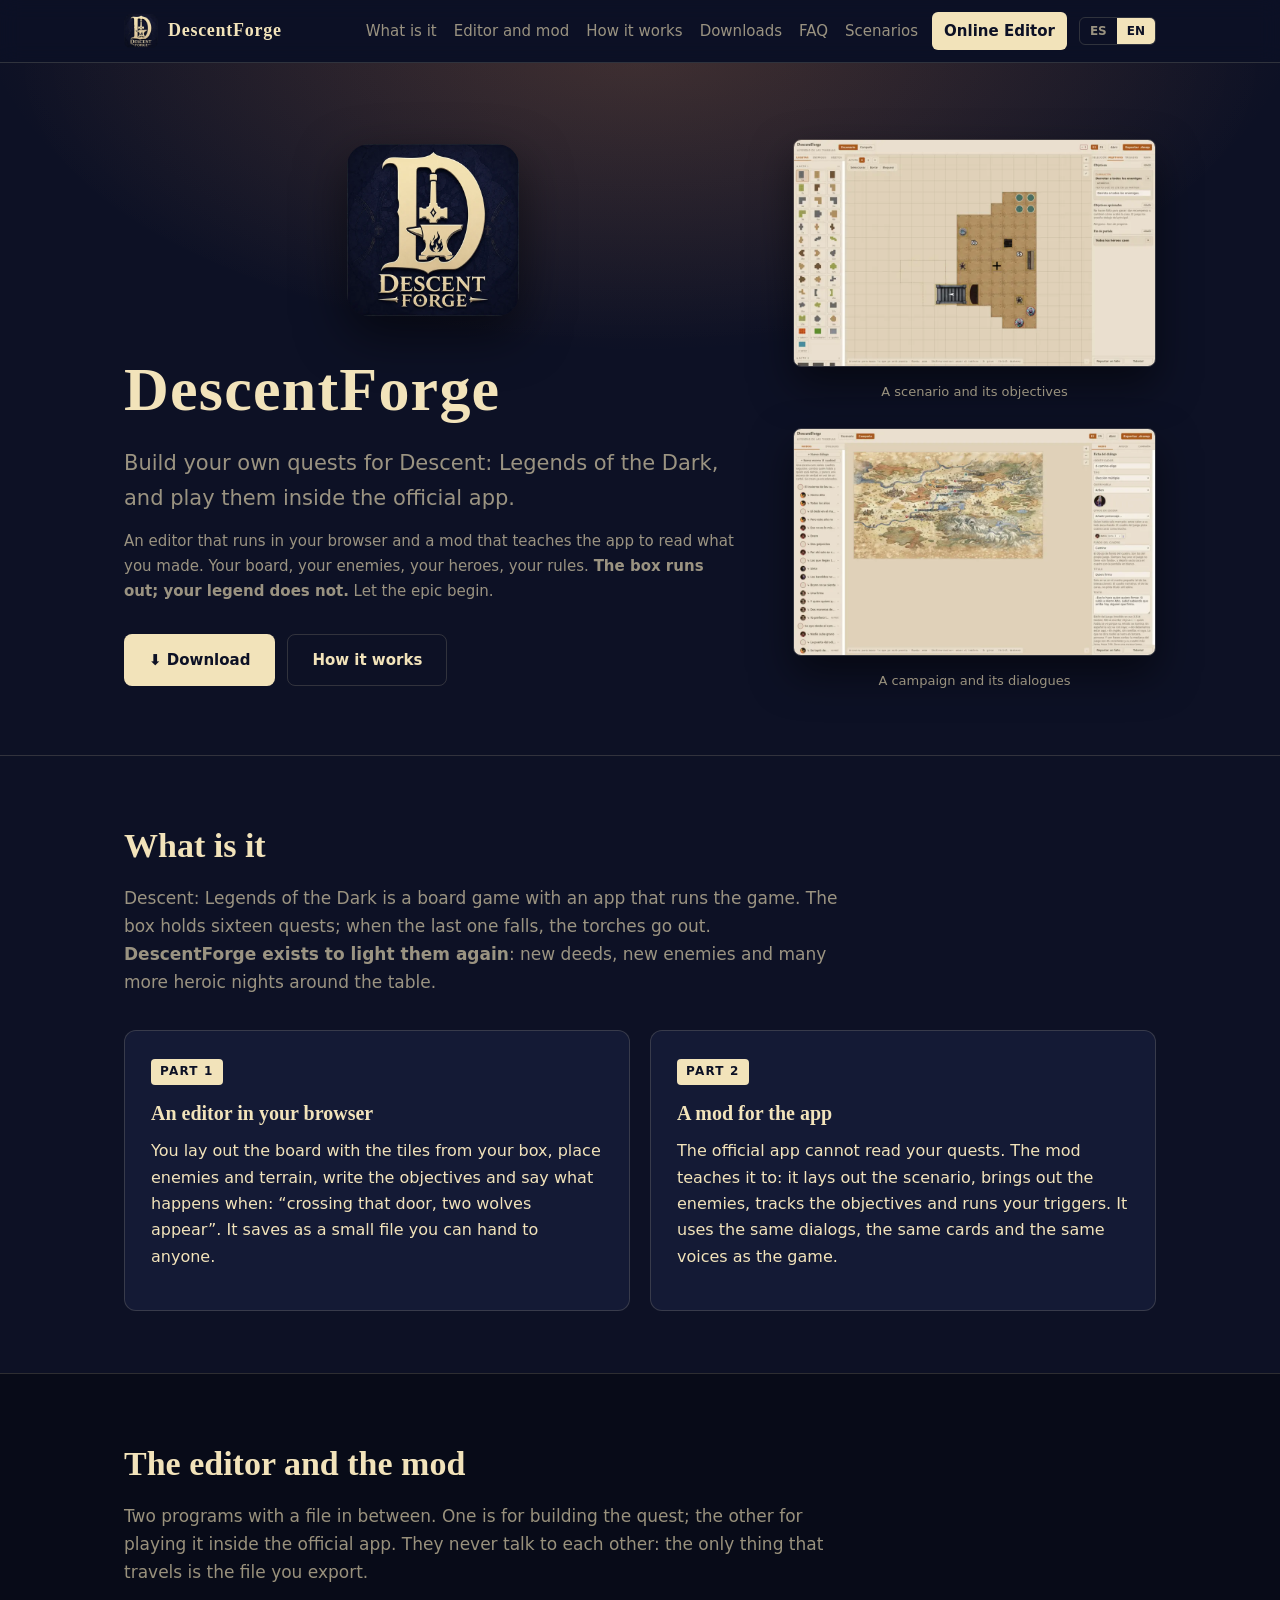
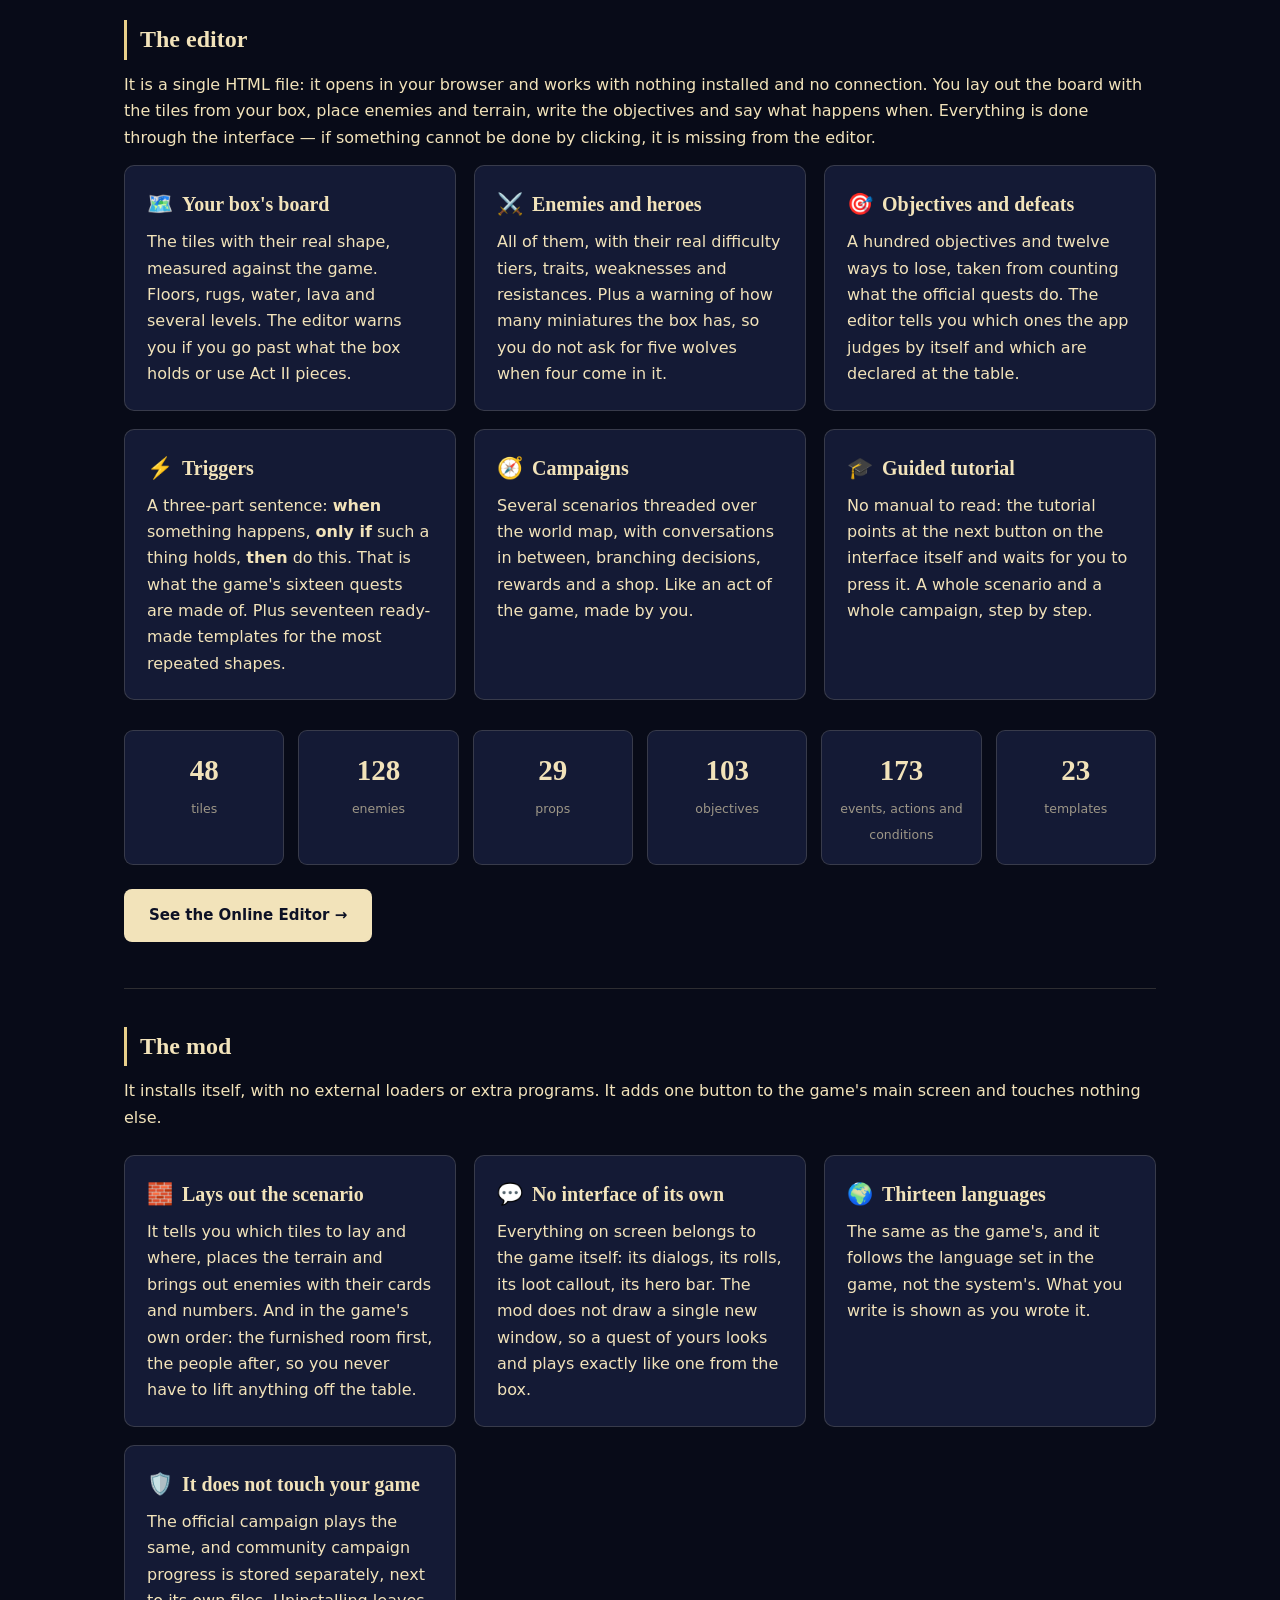
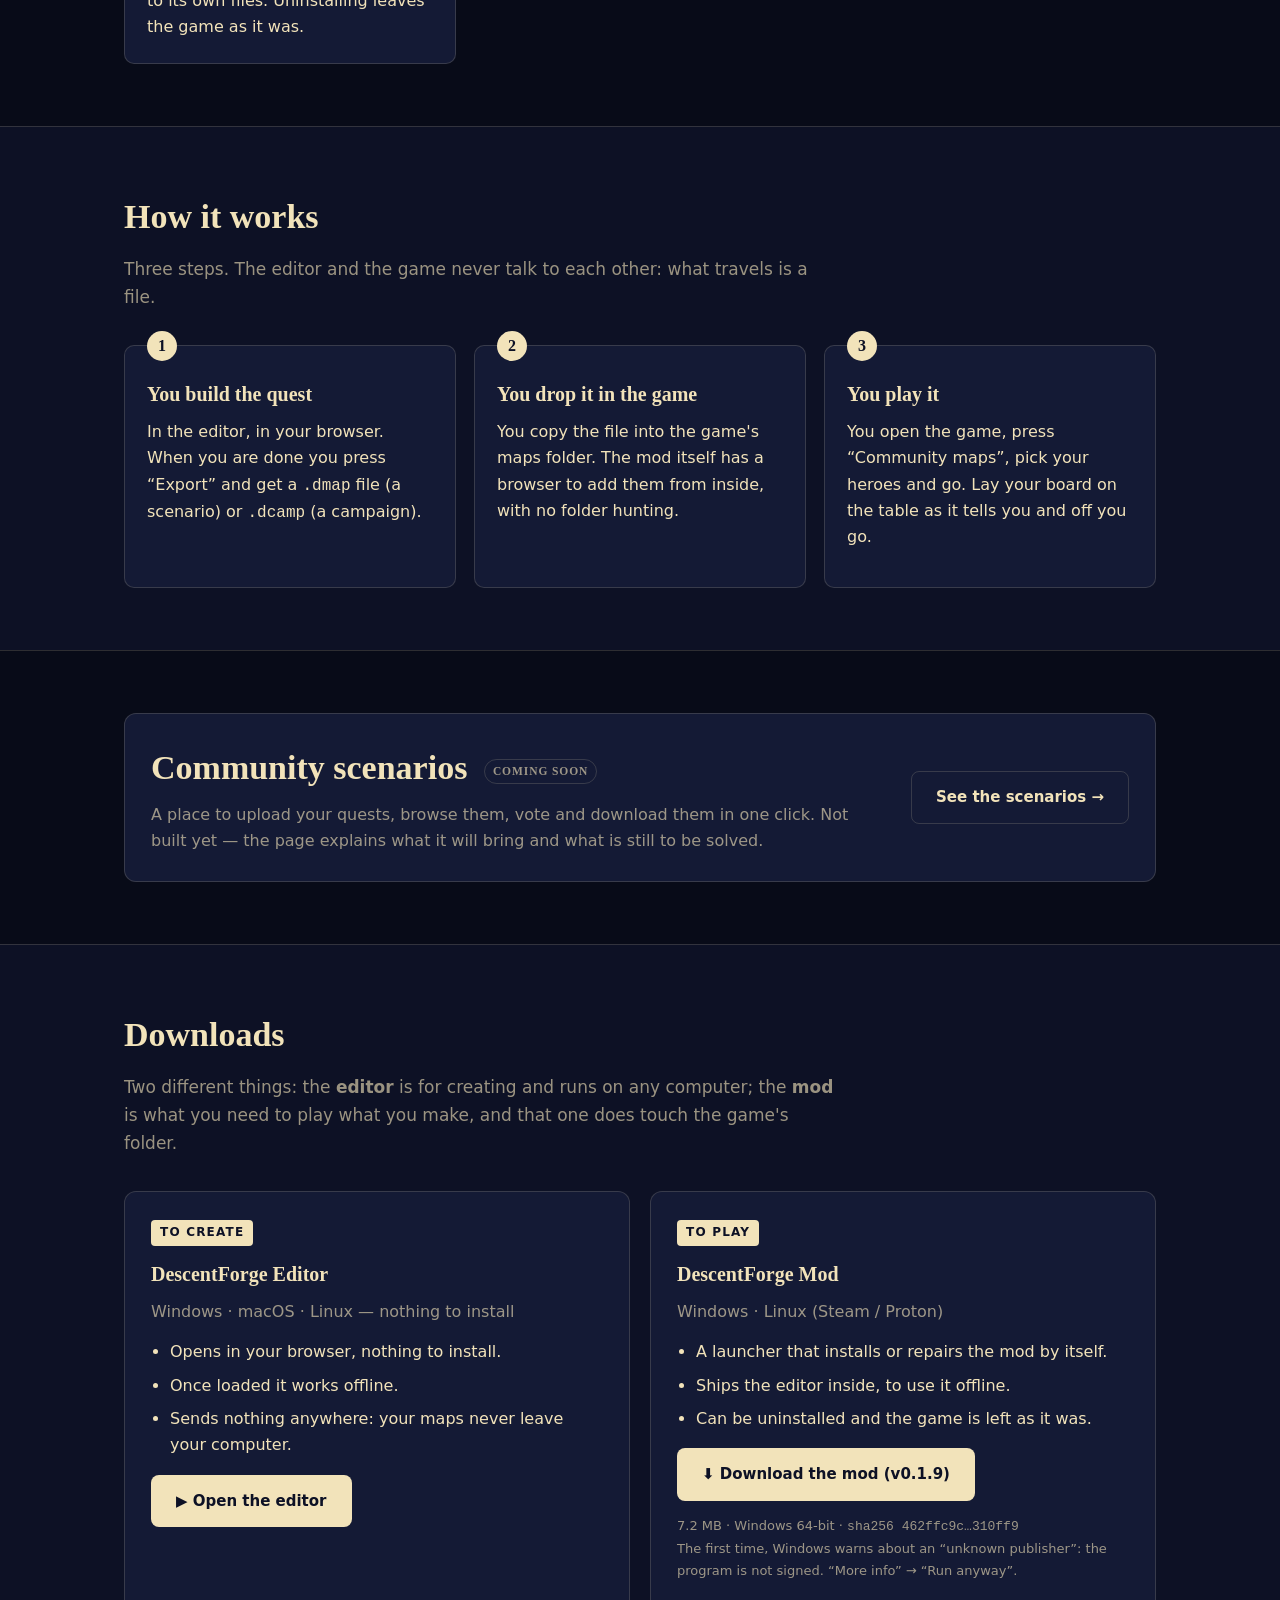
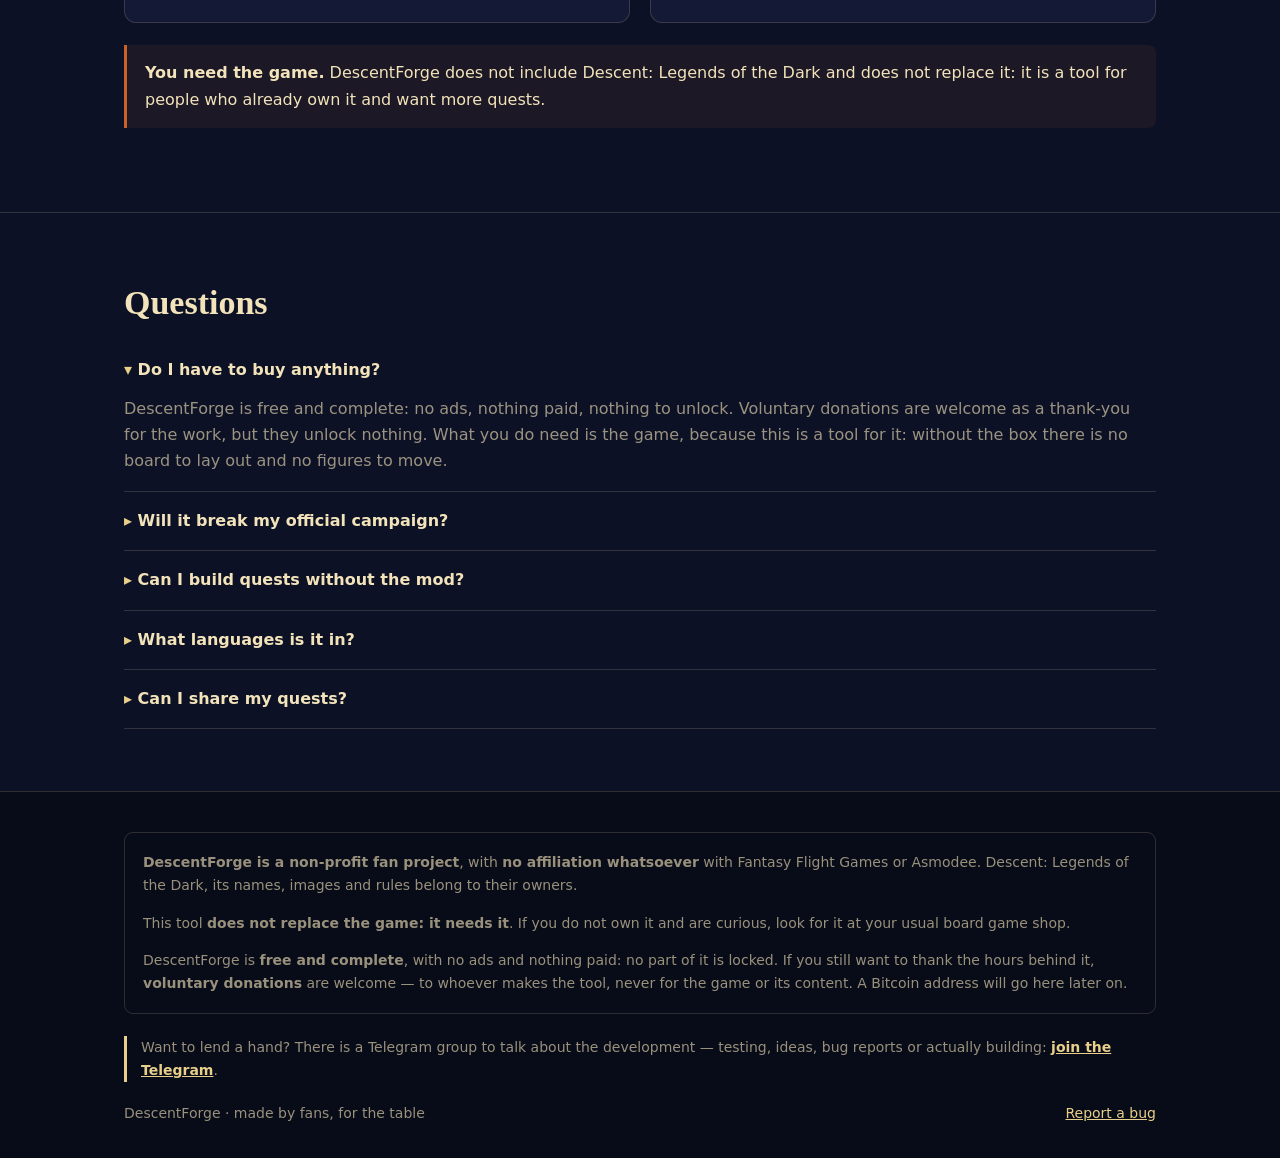
==== commit 63ac0a6a: "Publica el editor nuevo y apunta la descarga a la 0.1.9 El editor trae el modo sencillo de disparado" ====
--- a/index.html
+++ b/index.html
@@ -209,9 +209,9 @@
         <div class="cifra"><b>48</b><span data-es="losetas" data-en="tiles">losetas</span></div>
         <div class="cifra"><b>128</b><span data-es="enemigos" data-en="enemies">enemigos</span></div>
         <div class="cifra"><b>29</b><span data-es="objetos" data-en="props">objetos</span></div>
-        <div class="cifra"><b>101</b><span data-es="objetivos" data-en="objectives">objetivos</span></div>
-        <div class="cifra"><b>171</b><span data-es="eventos, acciones y condiciones" data-en="events, actions and conditions">eventos, acciones y condiciones</span></div>
-        <div class="cifra"><b>17</b><span data-es="plantillas" data-en="templates">plantillas</span></div>
+        <div class="cifra"><b>103</b><span data-es="objetivos" data-en="objectives">objetivos</span></div>
+        <div class="cifra"><b>173</b><span data-es="eventos, acciones y condiciones" data-en="events, actions and conditions">eventos, acciones y condiciones</span></div>
+        <div class="cifra"><b>23</b><span data-es="plantillas" data-en="templates">plantillas</span></div>
       </div>
 
       <p style="margin-top:24px">
@@ -385,13 +385,13 @@
              versión nueva**; sí el número y la firma de aquí abajo. -->
         <p style="margin-top:16px">
           <a class="boton principal"
-             href="https://github.com/Xeyz15/descentforge/releases/latest/download/DescentForge-0.1.8.zip"
-             data-es="⬇ Descargar el mod (v0.1.8)"
-             data-en="⬇ Download the mod (v0.1.8)">⬇ Descargar el mod (v0.1.8)</a>
+             href="https://github.com/Xeyz15/descentforge/releases/latest/download/DescentForge-0.1.9.zip"
+             data-es="⬇ Descargar el mod (v0.1.9)"
+             data-en="⬇ Download the mod (v0.1.9)">⬇ Descargar el mod (v0.1.9)</a>
         </p>
         <p class="apagado" style="margin-top:10px;font-size:13px;line-height:1.7"
-           data-es="7,1 MB · Windows 64 bits · &lt;code&gt;sha256 dd4eca74…2ea0d7&lt;/code&gt;&lt;br&gt;La primera vez Windows avisa de «editor desconocido»: el programa no está firmado. «Más información» → «Ejecutar de todas formas»."
-           data-en="7.1 MB · Windows 64-bit · &lt;code&gt;sha256 dd4eca74…2ea0d7&lt;/code&gt;&lt;br&gt;The first time, Windows warns about an “unknown publisher”: the program is not signed. “More info” → “Run anyway”.">7,1 MB · Windows 64 bits · <code>sha256 dd4eca74…2ea0d7</code><br>La primera vez Windows avisa de «editor desconocido»: el programa no está firmado. «Más información» → «Ejecutar de todas formas».</p>
+           data-es="7,2 MB · Windows 64 bits · &lt;code&gt;sha256 462ffc9c…310ff9&lt;/code&gt;&lt;br&gt;La primera vez Windows avisa de «editor desconocido»: el programa no está firmado. «Más información» → «Ejecutar de todas formas»."
+           data-en="7.2 MB · Windows 64-bit · &lt;code&gt;sha256 462ffc9c…310ff9&lt;/code&gt;&lt;br&gt;The first time, Windows warns about an “unknown publisher”: the program is not signed. “More info” → “Run anyway”.">7,2 MB · Windows 64 bits · <code>sha256 462ffc9c…310ff9</code><br>La primera vez Windows avisa de «editor desconocido»: el programa no está firmado. «Más información» → «Ejecutar de todas formas».</p>
       </div>
     </div>
 
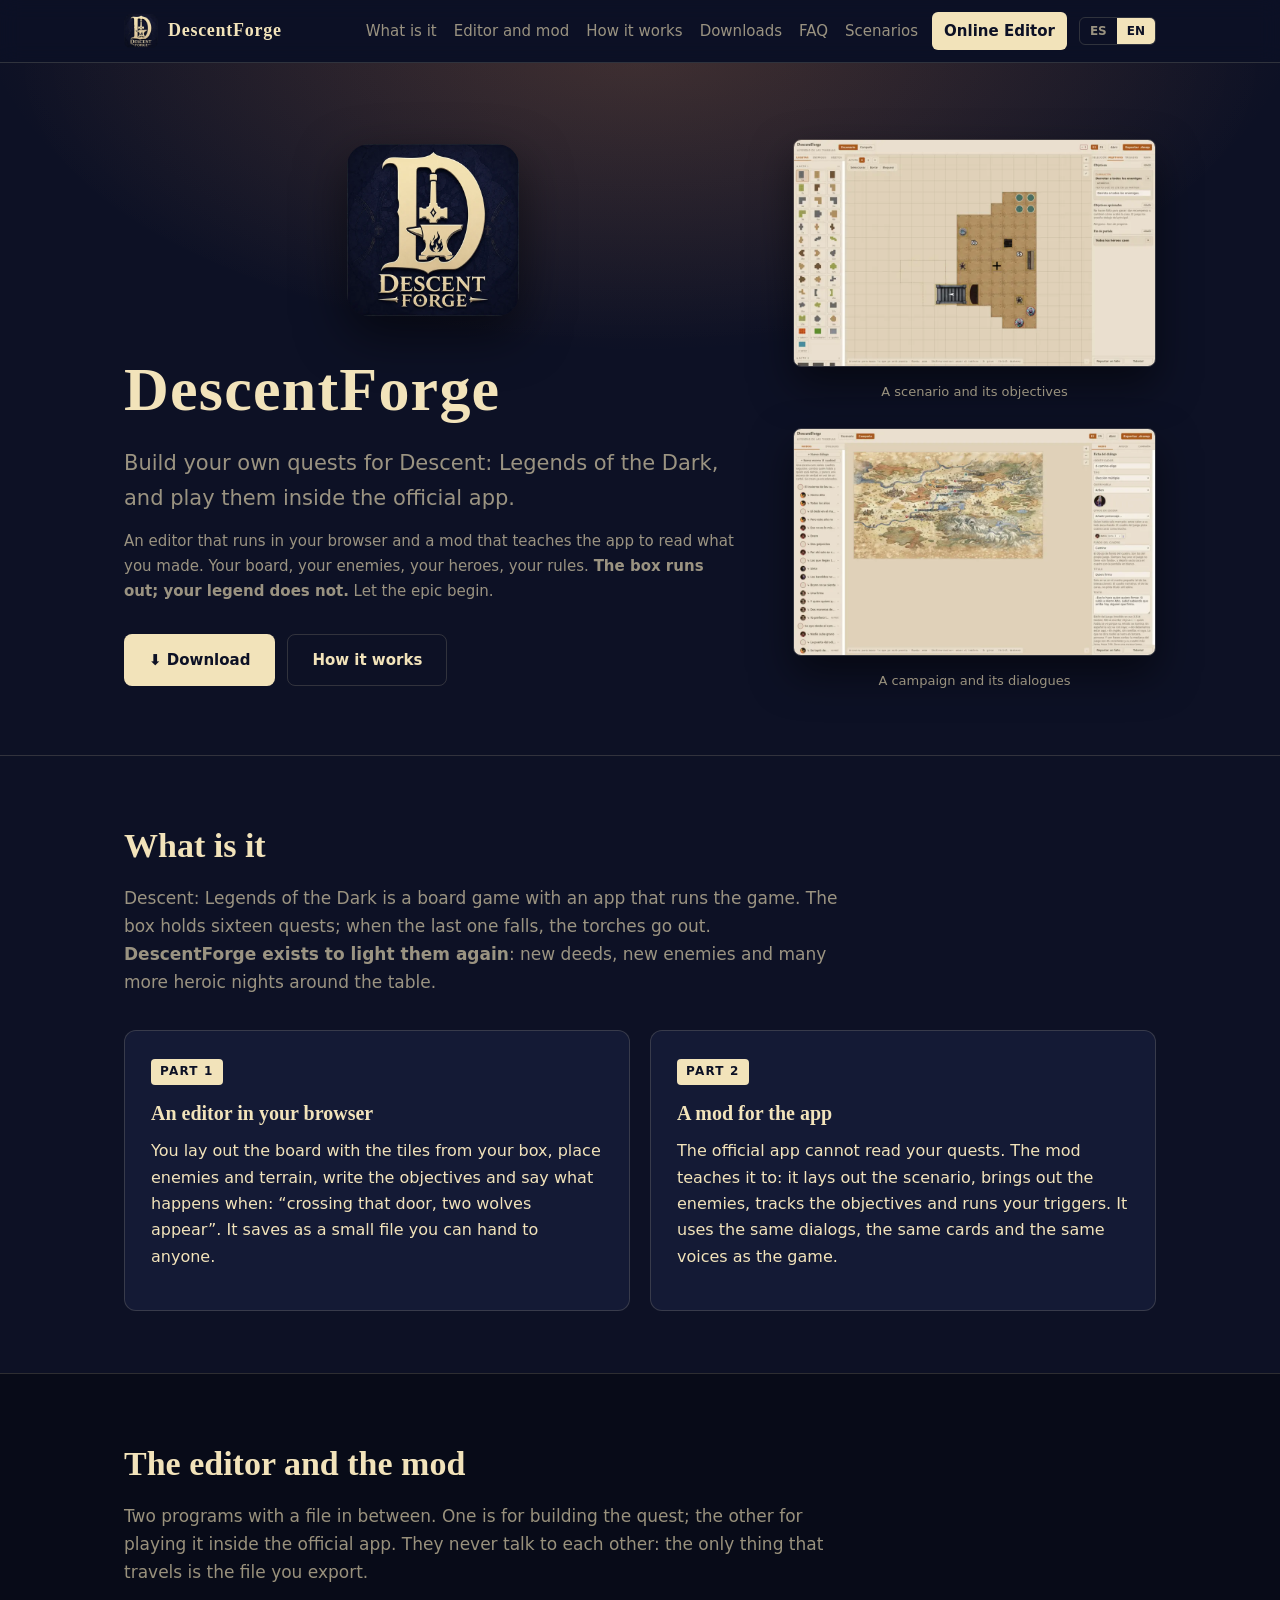
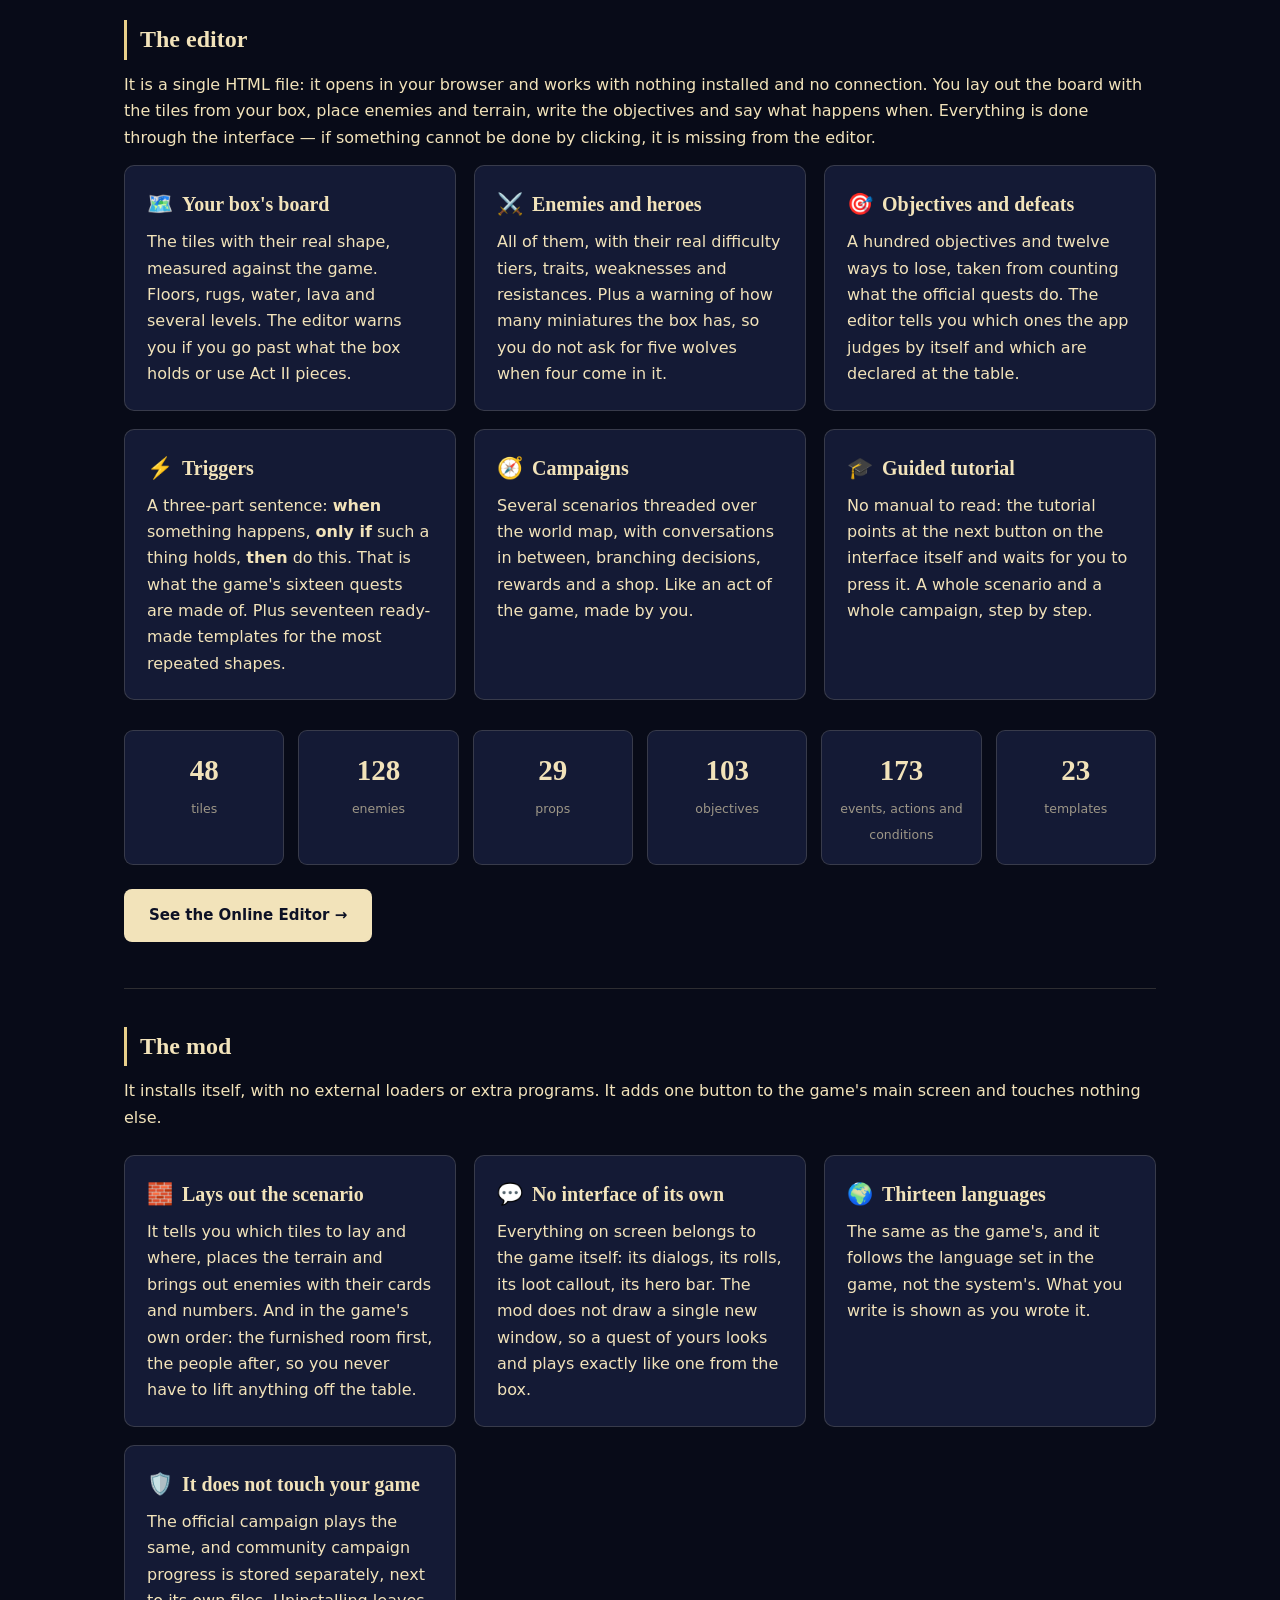
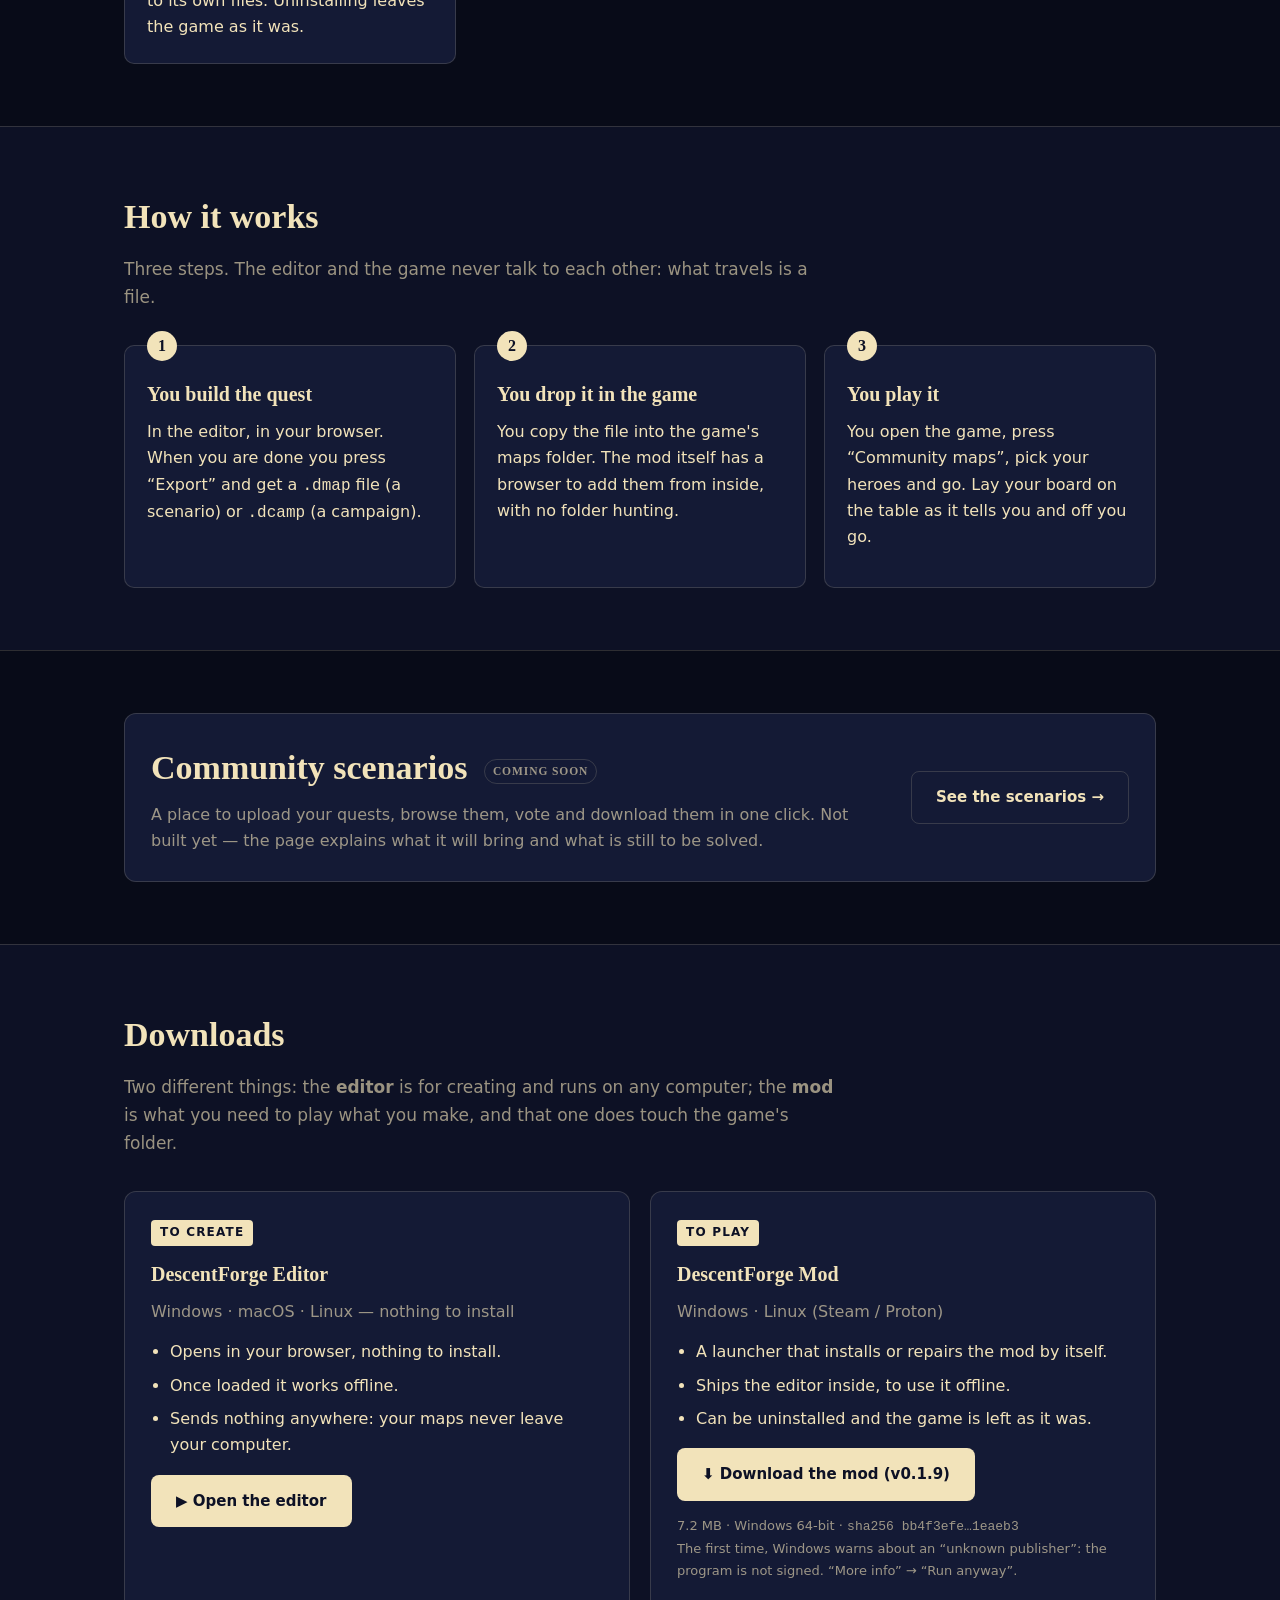
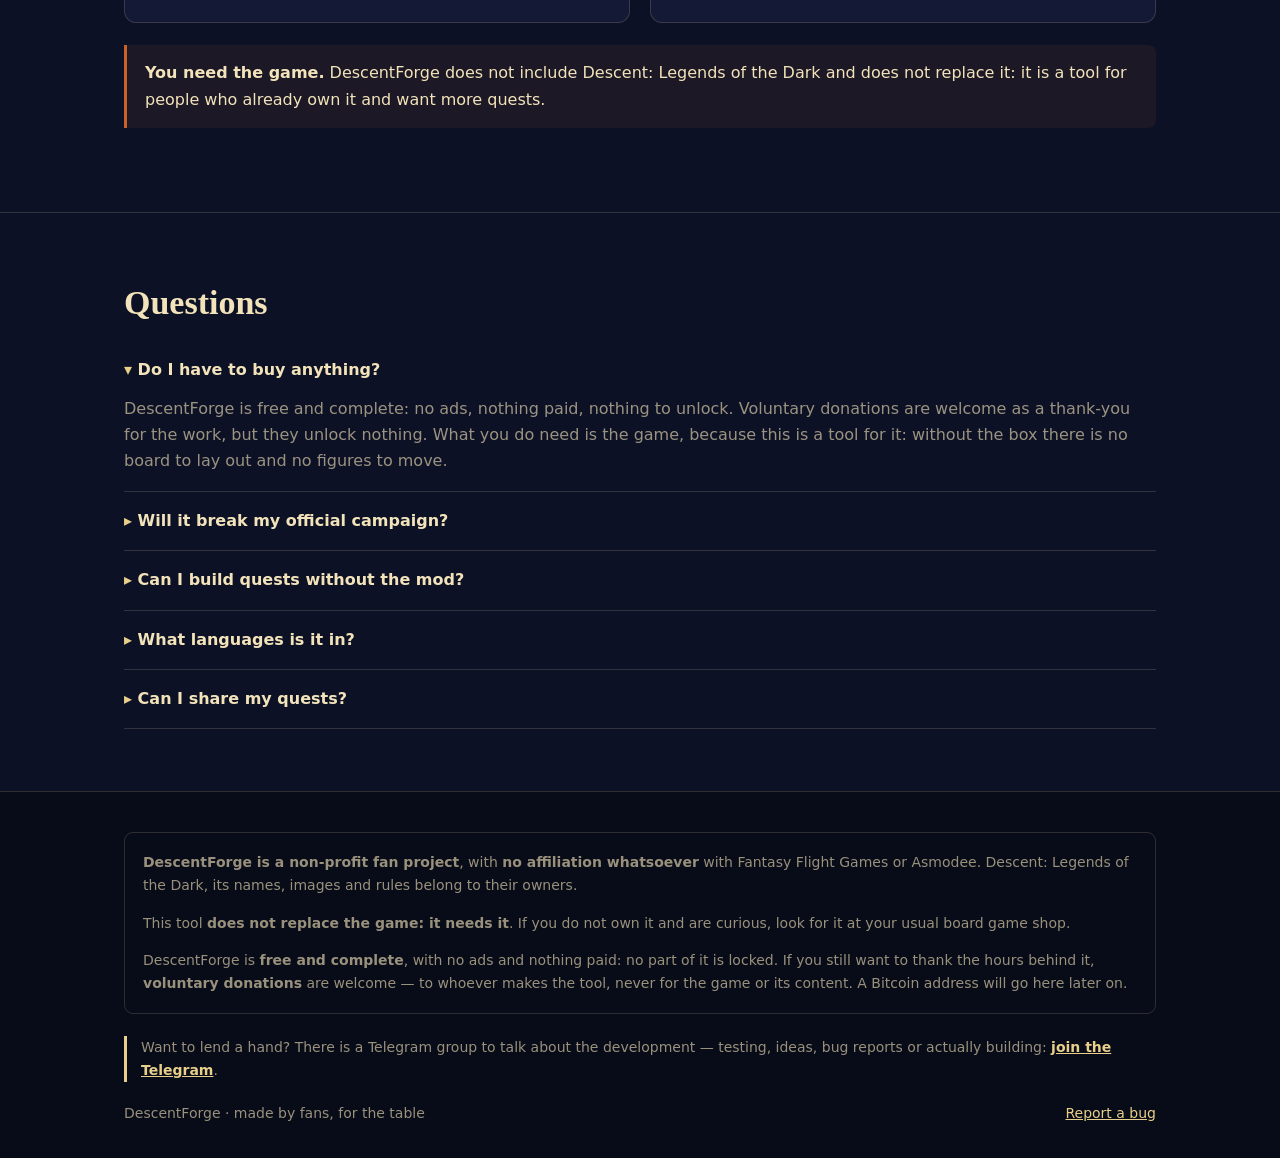
==== commit 2dc2d818: "Incluye el texto completo de la licencia MIT de Bigorna en el editor y en el paquete 0.1.9" ====
--- a/index.html
+++ b/index.html
@@ -390,8 +390,8 @@
              data-en="⬇ Download the mod (v0.1.9)">⬇ Descargar el mod (v0.1.9)</a>
         </p>
         <p class="apagado" style="margin-top:10px;font-size:13px;line-height:1.7"
-           data-es="7,2 MB · Windows 64 bits · &lt;code&gt;sha256 462ffc9c…310ff9&lt;/code&gt;&lt;br&gt;La primera vez Windows avisa de «editor desconocido»: el programa no está firmado. «Más información» → «Ejecutar de todas formas»."
-           data-en="7.2 MB · Windows 64-bit · &lt;code&gt;sha256 462ffc9c…310ff9&lt;/code&gt;&lt;br&gt;The first time, Windows warns about an “unknown publisher”: the program is not signed. “More info” → “Run anyway”.">7,2 MB · Windows 64 bits · <code>sha256 462ffc9c…310ff9</code><br>La primera vez Windows avisa de «editor desconocido»: el programa no está firmado. «Más información» → «Ejecutar de todas formas».</p>
+           data-es="7,2 MB · Windows 64 bits · &lt;code&gt;sha256 bb4f3efe…1eaeb3&lt;/code&gt;&lt;br&gt;La primera vez Windows avisa de «editor desconocido»: el programa no está firmado. «Más información» → «Ejecutar de todas formas»."
+           data-en="7.2 MB · Windows 64-bit · &lt;code&gt;sha256 bb4f3efe…1eaeb3&lt;/code&gt;&lt;br&gt;The first time, Windows warns about an “unknown publisher”: the program is not signed. “More info” → “Run anyway”.">7,2 MB · Windows 64 bits · <code>sha256 bb4f3efe…1eaeb3</code><br>La primera vez Windows avisa de «editor desconocido»: el programa no está firmado. «Más información» → «Ejecutar de todas formas».</p>
       </div>
     </div>
 
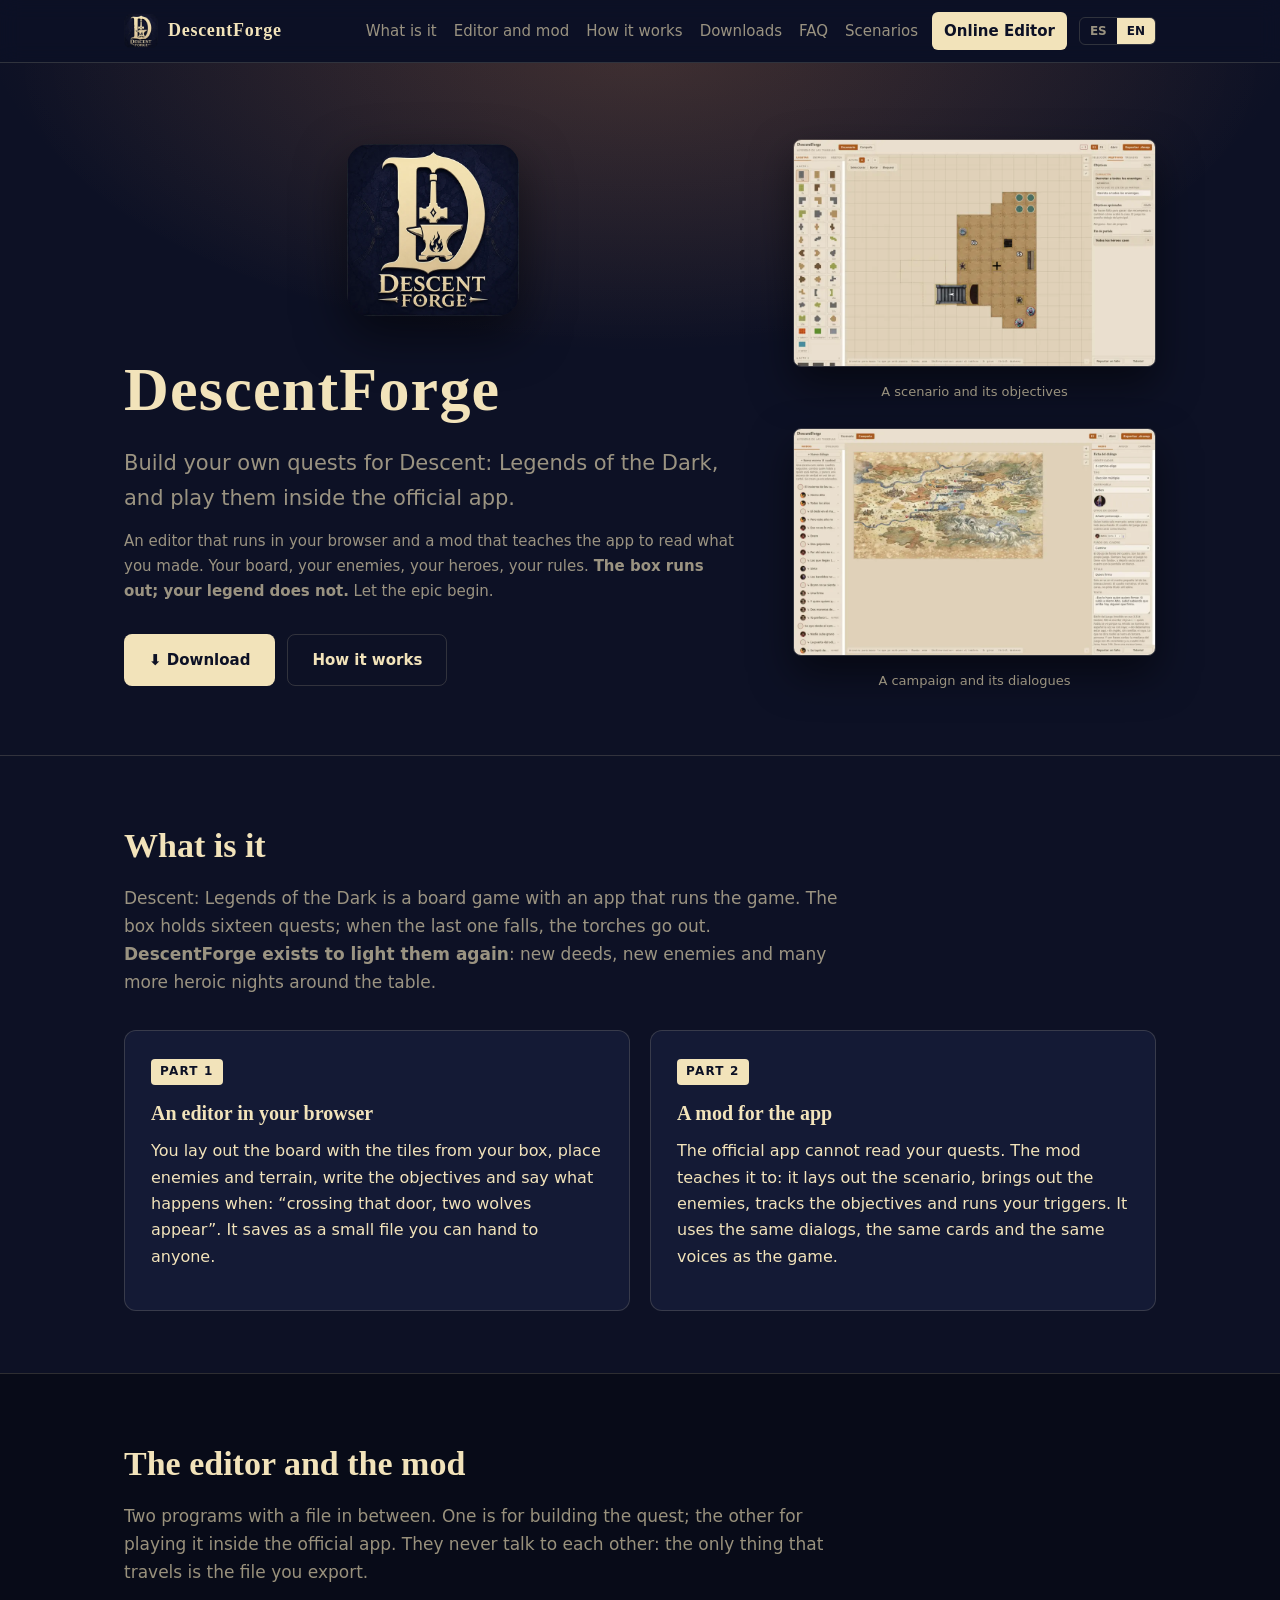
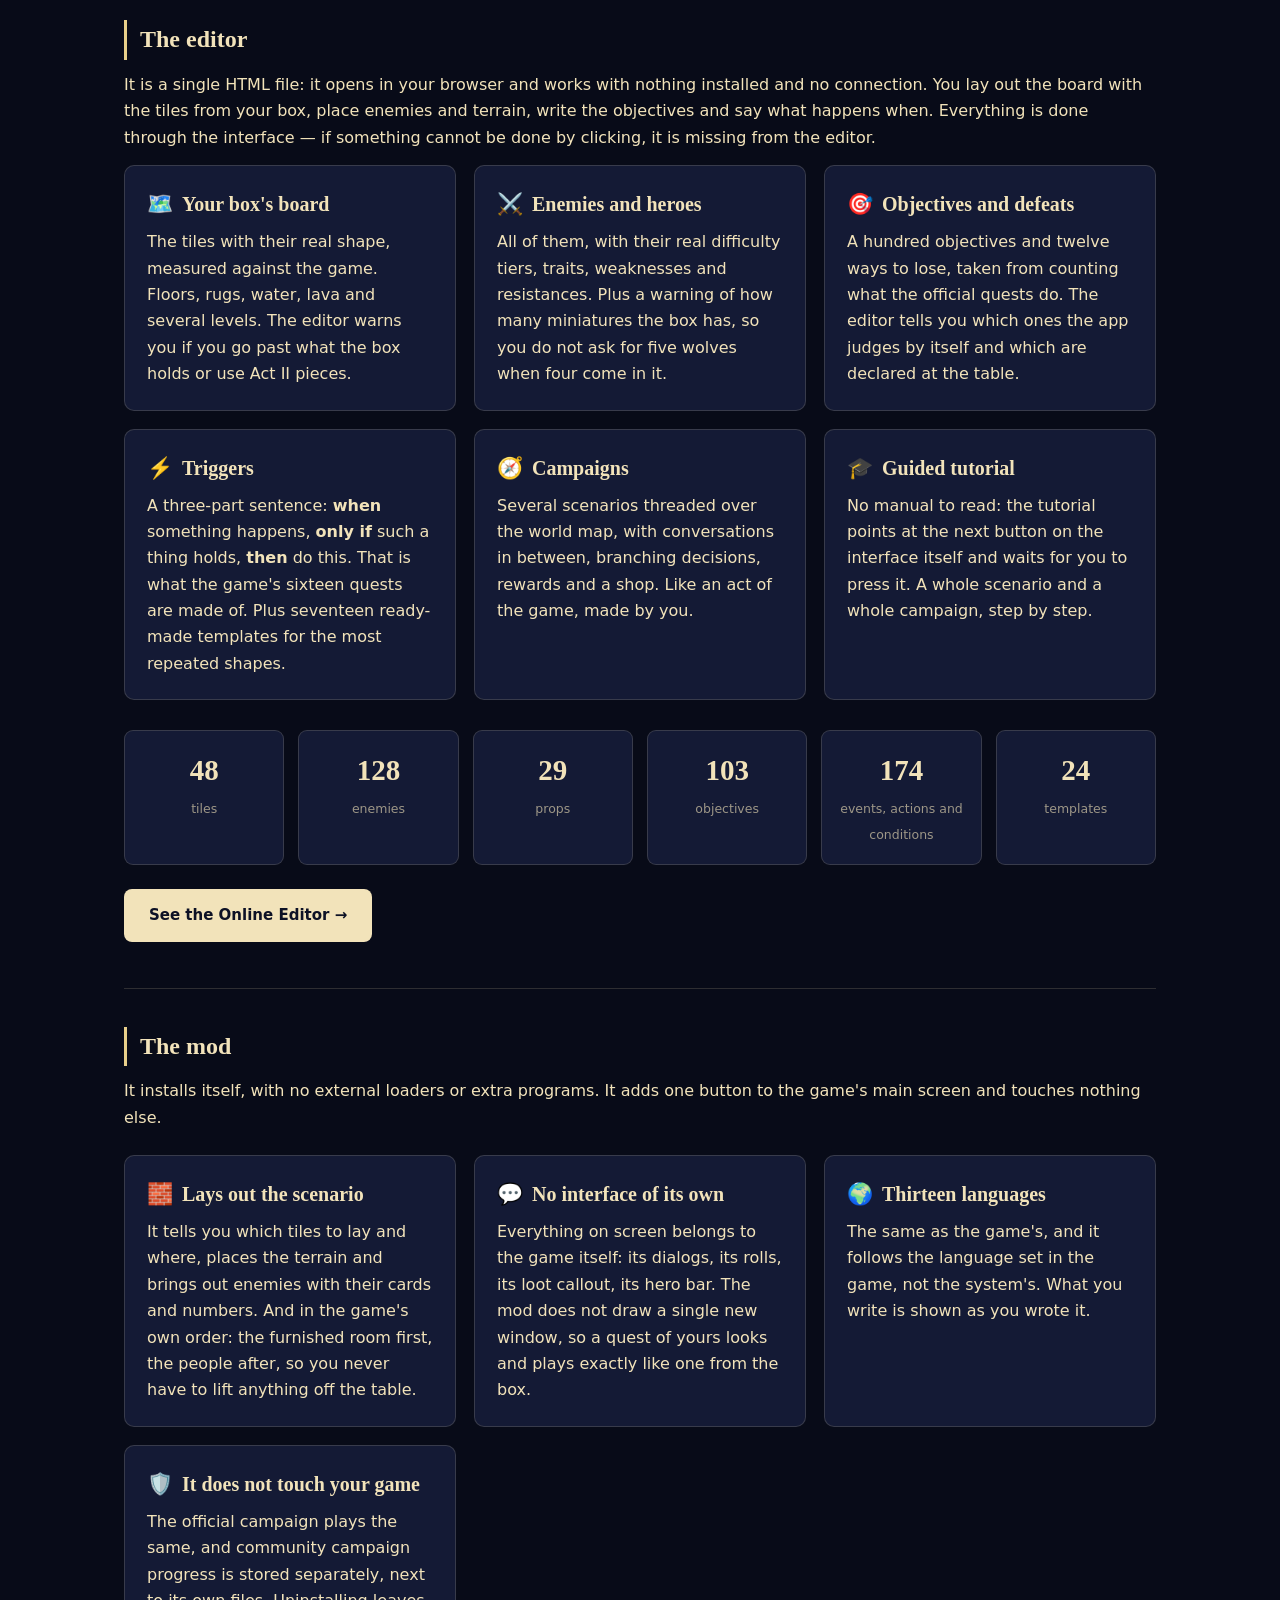
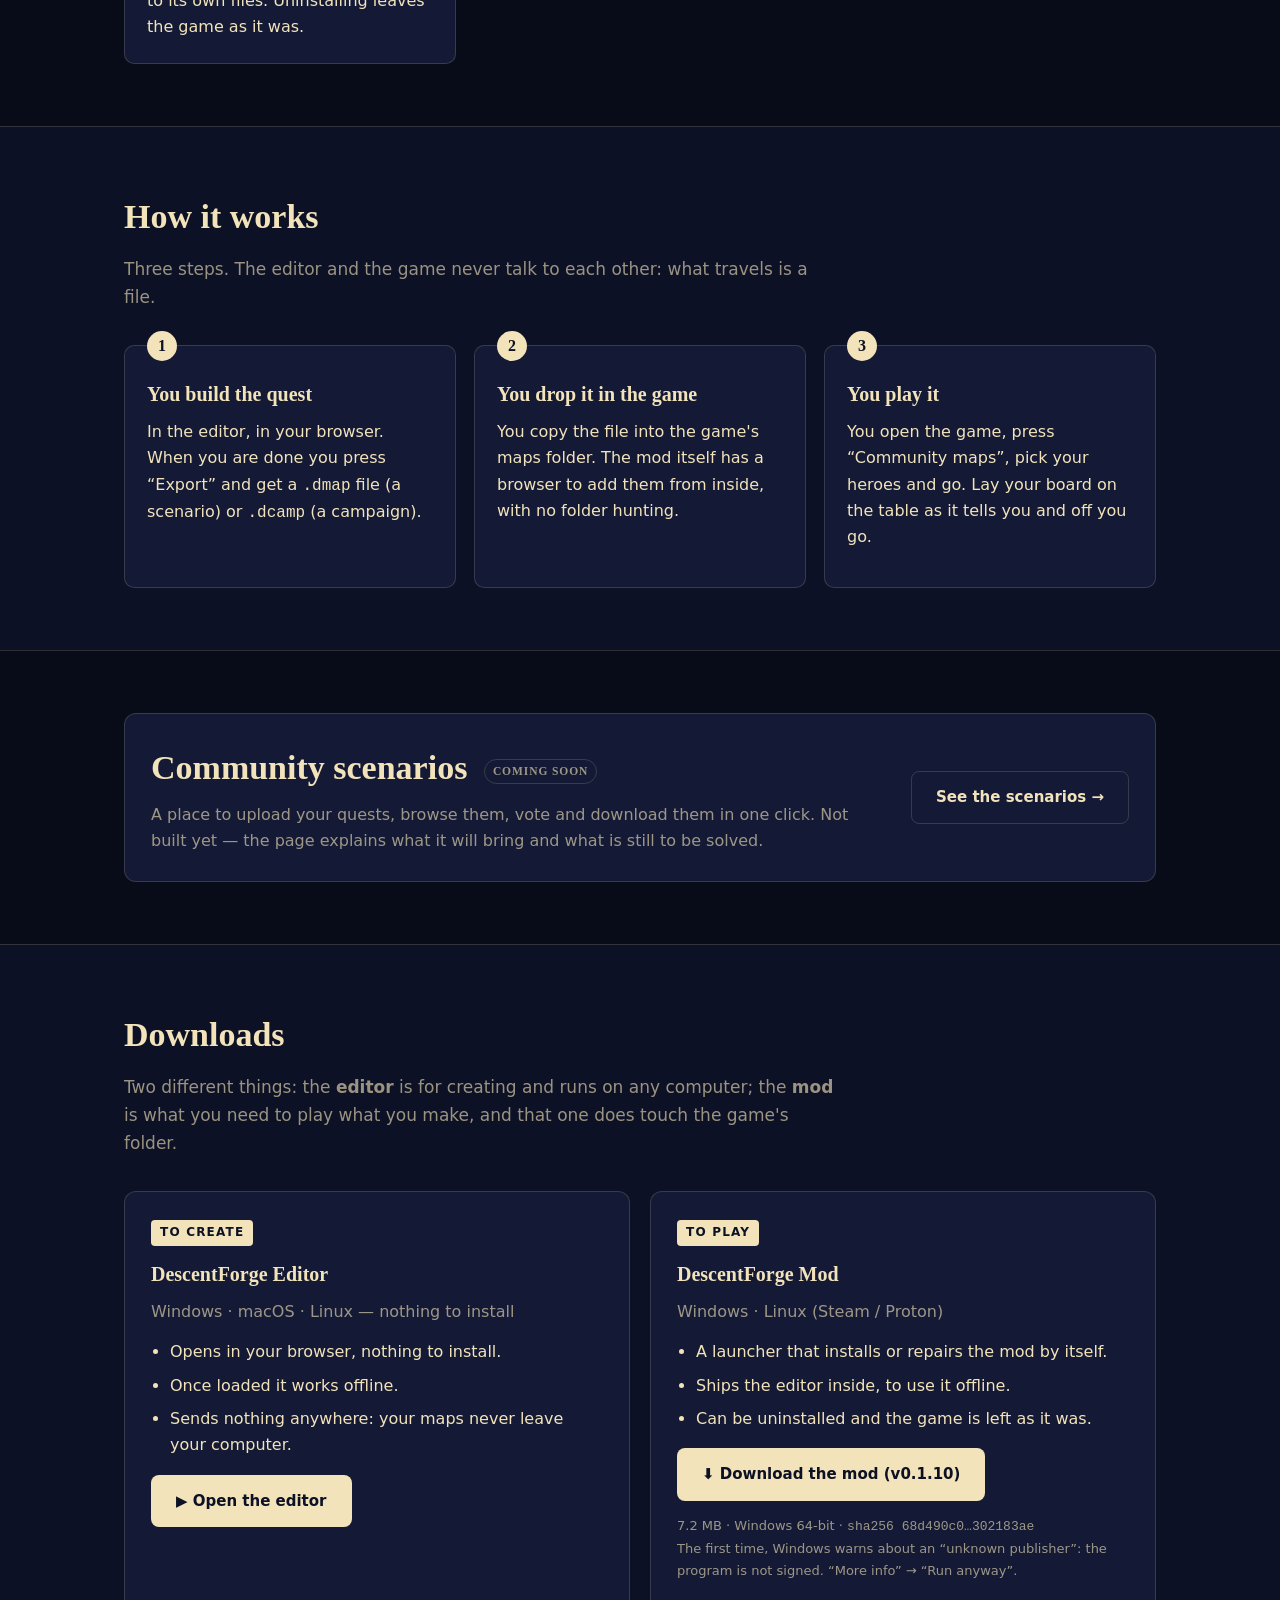
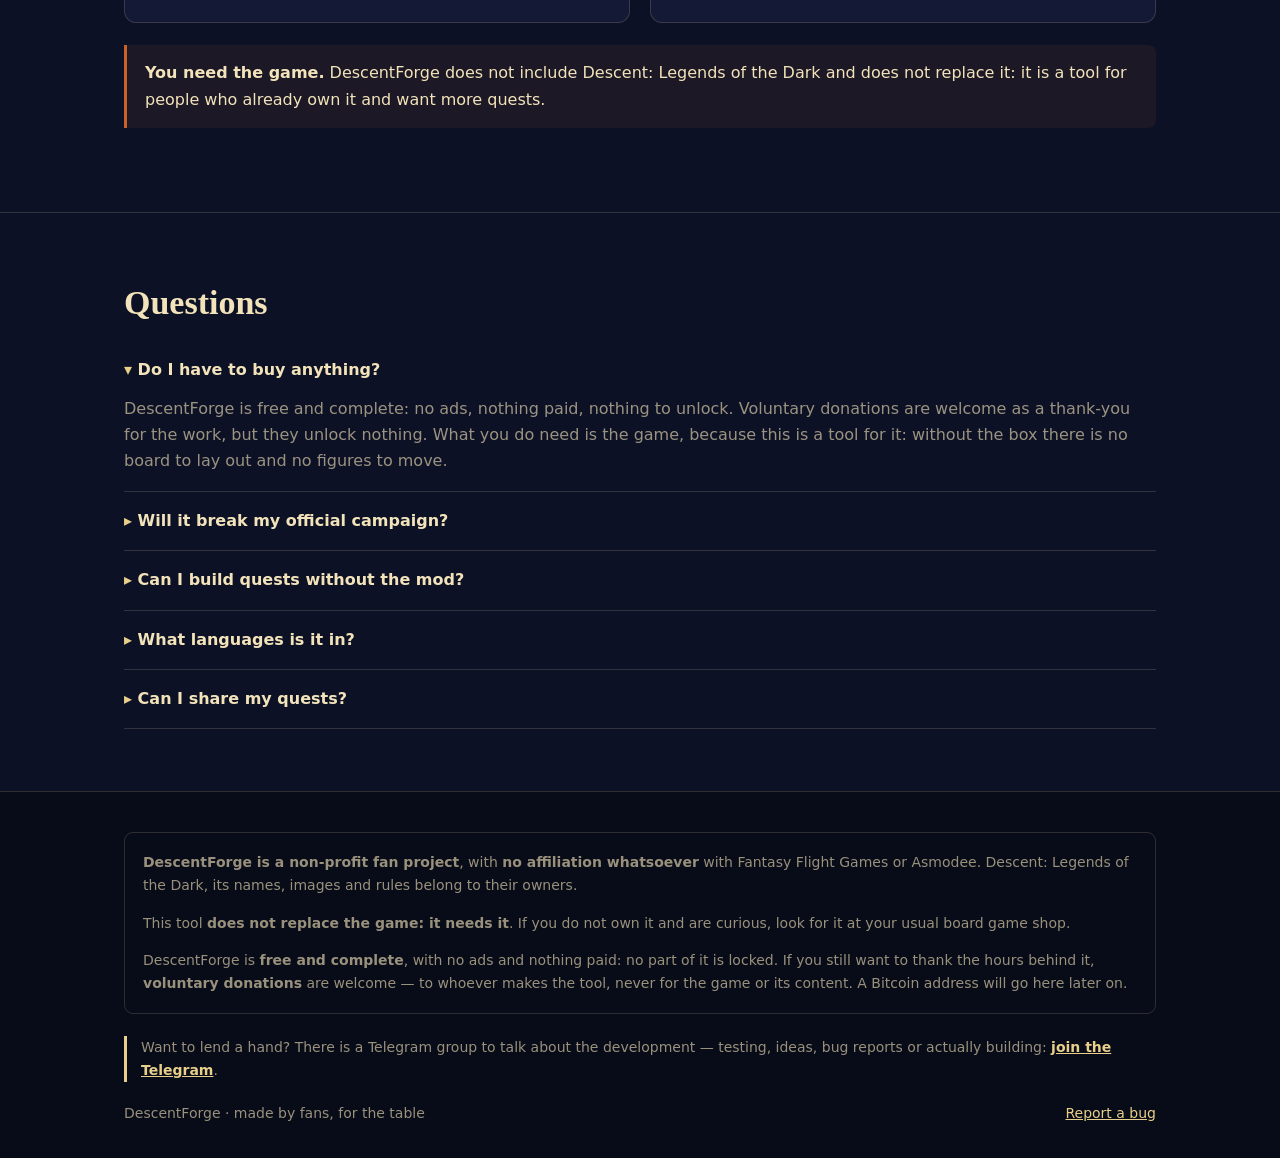
==== commit af8a949a: "Publica el editor nuevo y apunta la descarga a la 0.1.10 Campañas: tienda con precio, secundarias qu" ====
--- a/index.html
+++ b/index.html
@@ -210,8 +210,8 @@
         <div class="cifra"><b>128</b><span data-es="enemigos" data-en="enemies">enemigos</span></div>
         <div class="cifra"><b>29</b><span data-es="objetos" data-en="props">objetos</span></div>
         <div class="cifra"><b>103</b><span data-es="objetivos" data-en="objectives">objetivos</span></div>
-        <div class="cifra"><b>173</b><span data-es="eventos, acciones y condiciones" data-en="events, actions and conditions">eventos, acciones y condiciones</span></div>
-        <div class="cifra"><b>23</b><span data-es="plantillas" data-en="templates">plantillas</span></div>
+        <div class="cifra"><b>174</b><span data-es="eventos, acciones y condiciones" data-en="events, actions and conditions">eventos, acciones y condiciones</span></div>
+        <div class="cifra"><b>24</b><span data-es="plantillas" data-en="templates">plantillas</span></div>
       </div>
 
       <p style="margin-top:24px">
@@ -385,13 +385,13 @@
              versión nueva**; sí el número y la firma de aquí abajo. -->
         <p style="margin-top:16px">
           <a class="boton principal"
-             href="https://github.com/Xeyz15/descentforge/releases/latest/download/DescentForge-0.1.9.zip"
-             data-es="⬇ Descargar el mod (v0.1.9)"
-             data-en="⬇ Download the mod (v0.1.9)">⬇ Descargar el mod (v0.1.9)</a>
+             href="https://github.com/Xeyz15/descentforge/releases/latest/download/DescentForge-0.1.10.zip"
+             data-es="⬇ Descargar el mod (v0.1.10)"
+             data-en="⬇ Download the mod (v0.1.10)">⬇ Descargar el mod (v0.1.10)</a>
         </p>
         <p class="apagado" style="margin-top:10px;font-size:13px;line-height:1.7"
-           data-es="7,2 MB · Windows 64 bits · &lt;code&gt;sha256 bb4f3efe…1eaeb3&lt;/code&gt;&lt;br&gt;La primera vez Windows avisa de «editor desconocido»: el programa no está firmado. «Más información» → «Ejecutar de todas formas»."
-           data-en="7.2 MB · Windows 64-bit · &lt;code&gt;sha256 bb4f3efe…1eaeb3&lt;/code&gt;&lt;br&gt;The first time, Windows warns about an “unknown publisher”: the program is not signed. “More info” → “Run anyway”.">7,2 MB · Windows 64 bits · <code>sha256 bb4f3efe…1eaeb3</code><br>La primera vez Windows avisa de «editor desconocido»: el programa no está firmado. «Más información» → «Ejecutar de todas formas».</p>
+           data-es="7,2 MB · Windows 64 bits · &lt;code&gt;sha256 68d490c0…302183ae&lt;/code&gt;&lt;br&gt;La primera vez Windows avisa de «editor desconocido»: el programa no está firmado. «Más información» → «Ejecutar de todas formas»."
+           data-en="7.2 MB · Windows 64-bit · &lt;code&gt;sha256 68d490c0…302183ae&lt;/code&gt;&lt;br&gt;The first time, Windows warns about an “unknown publisher”: the program is not signed. “More info” → “Run anyway”.">7,2 MB · Windows 64 bits · <code>sha256 68d490c0…302183ae</code><br>La primera vez Windows avisa de «editor desconocido»: el programa no está firmado. «Más información» → «Ejecutar de todas formas».</p>
       </div>
     </div>
 
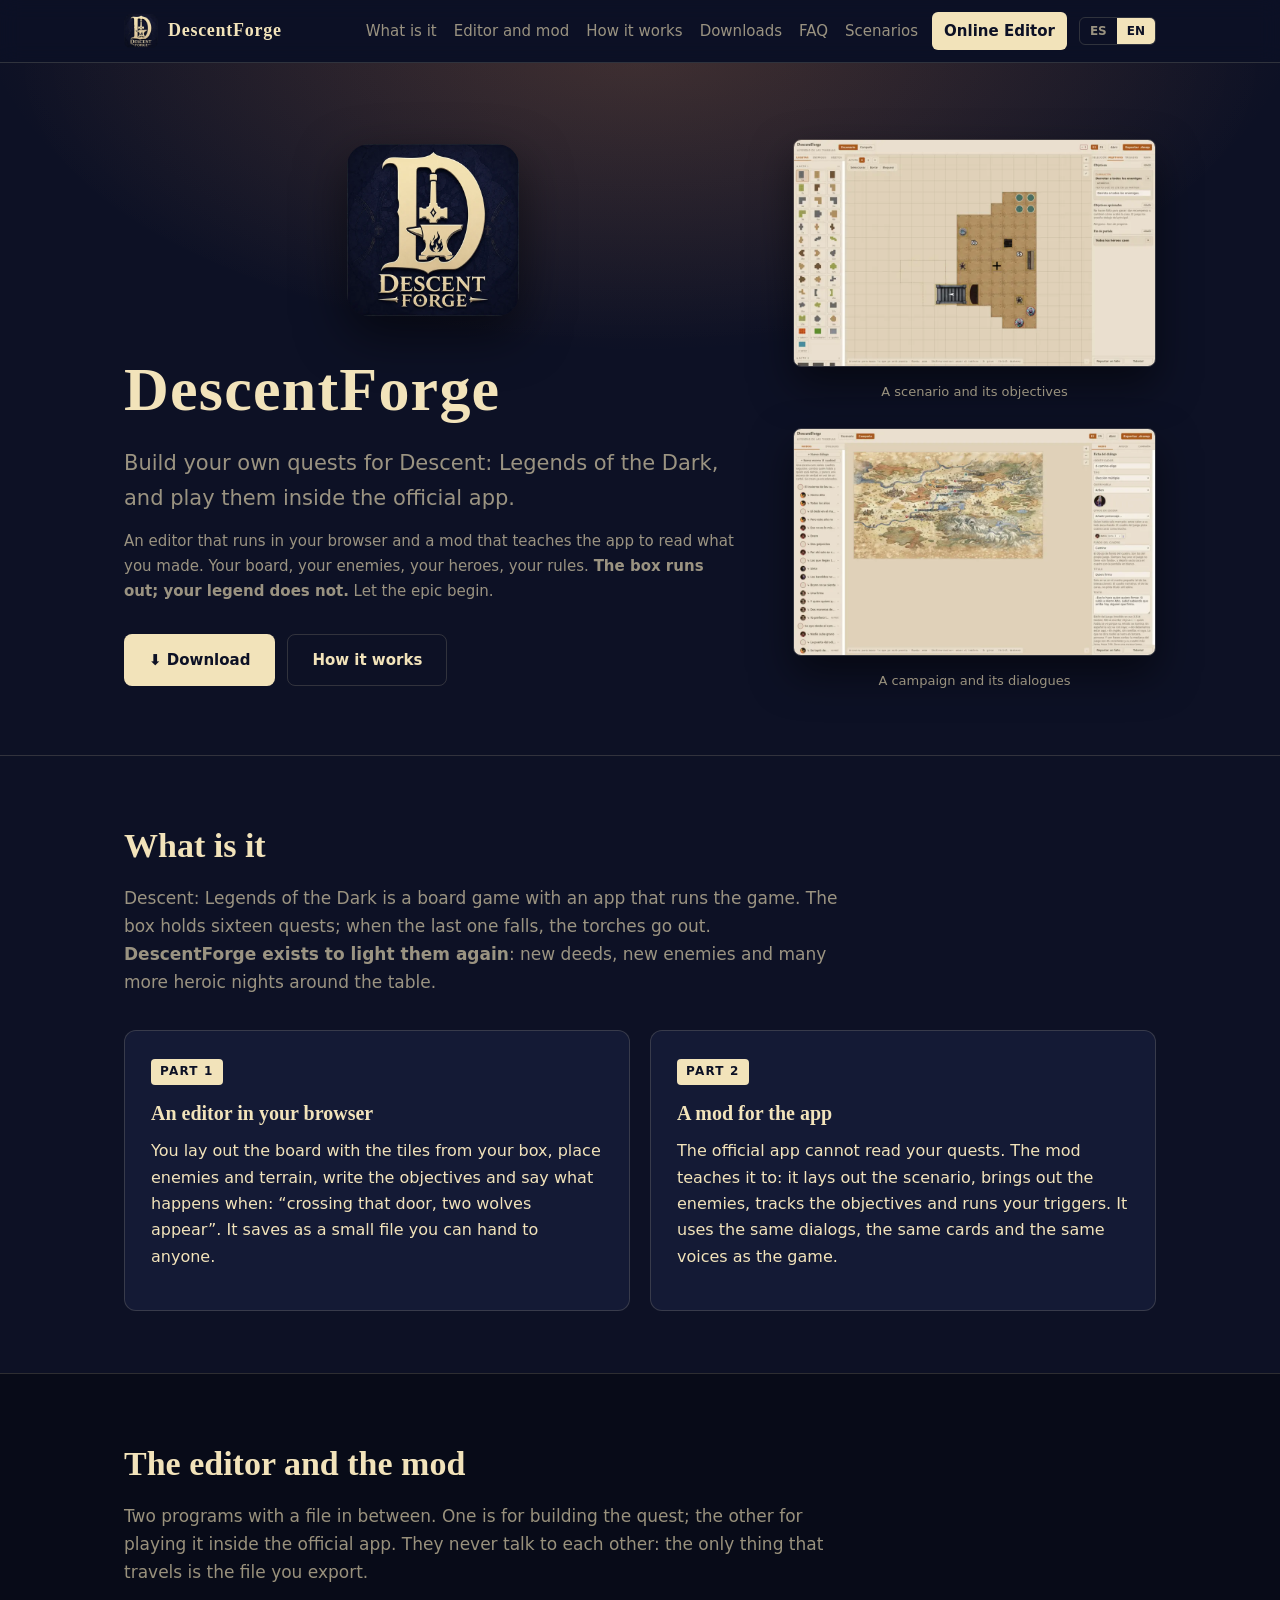
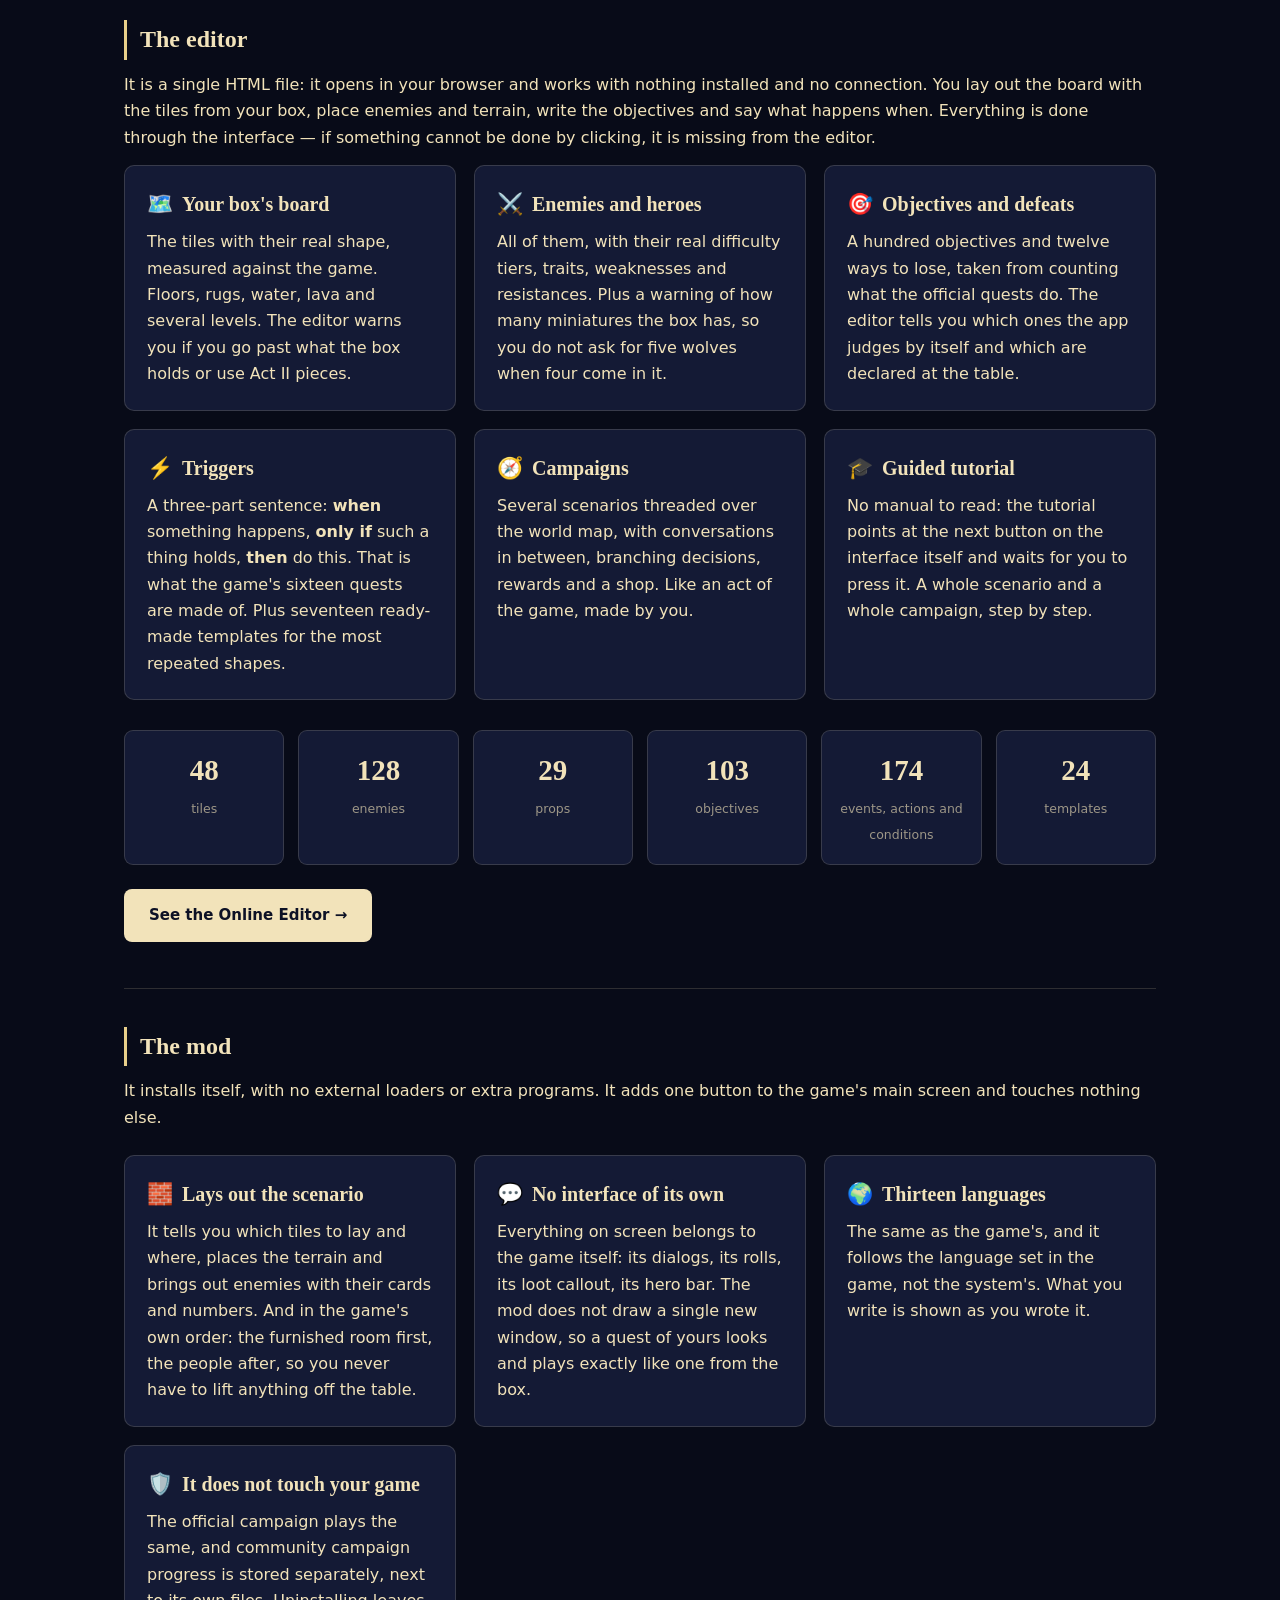
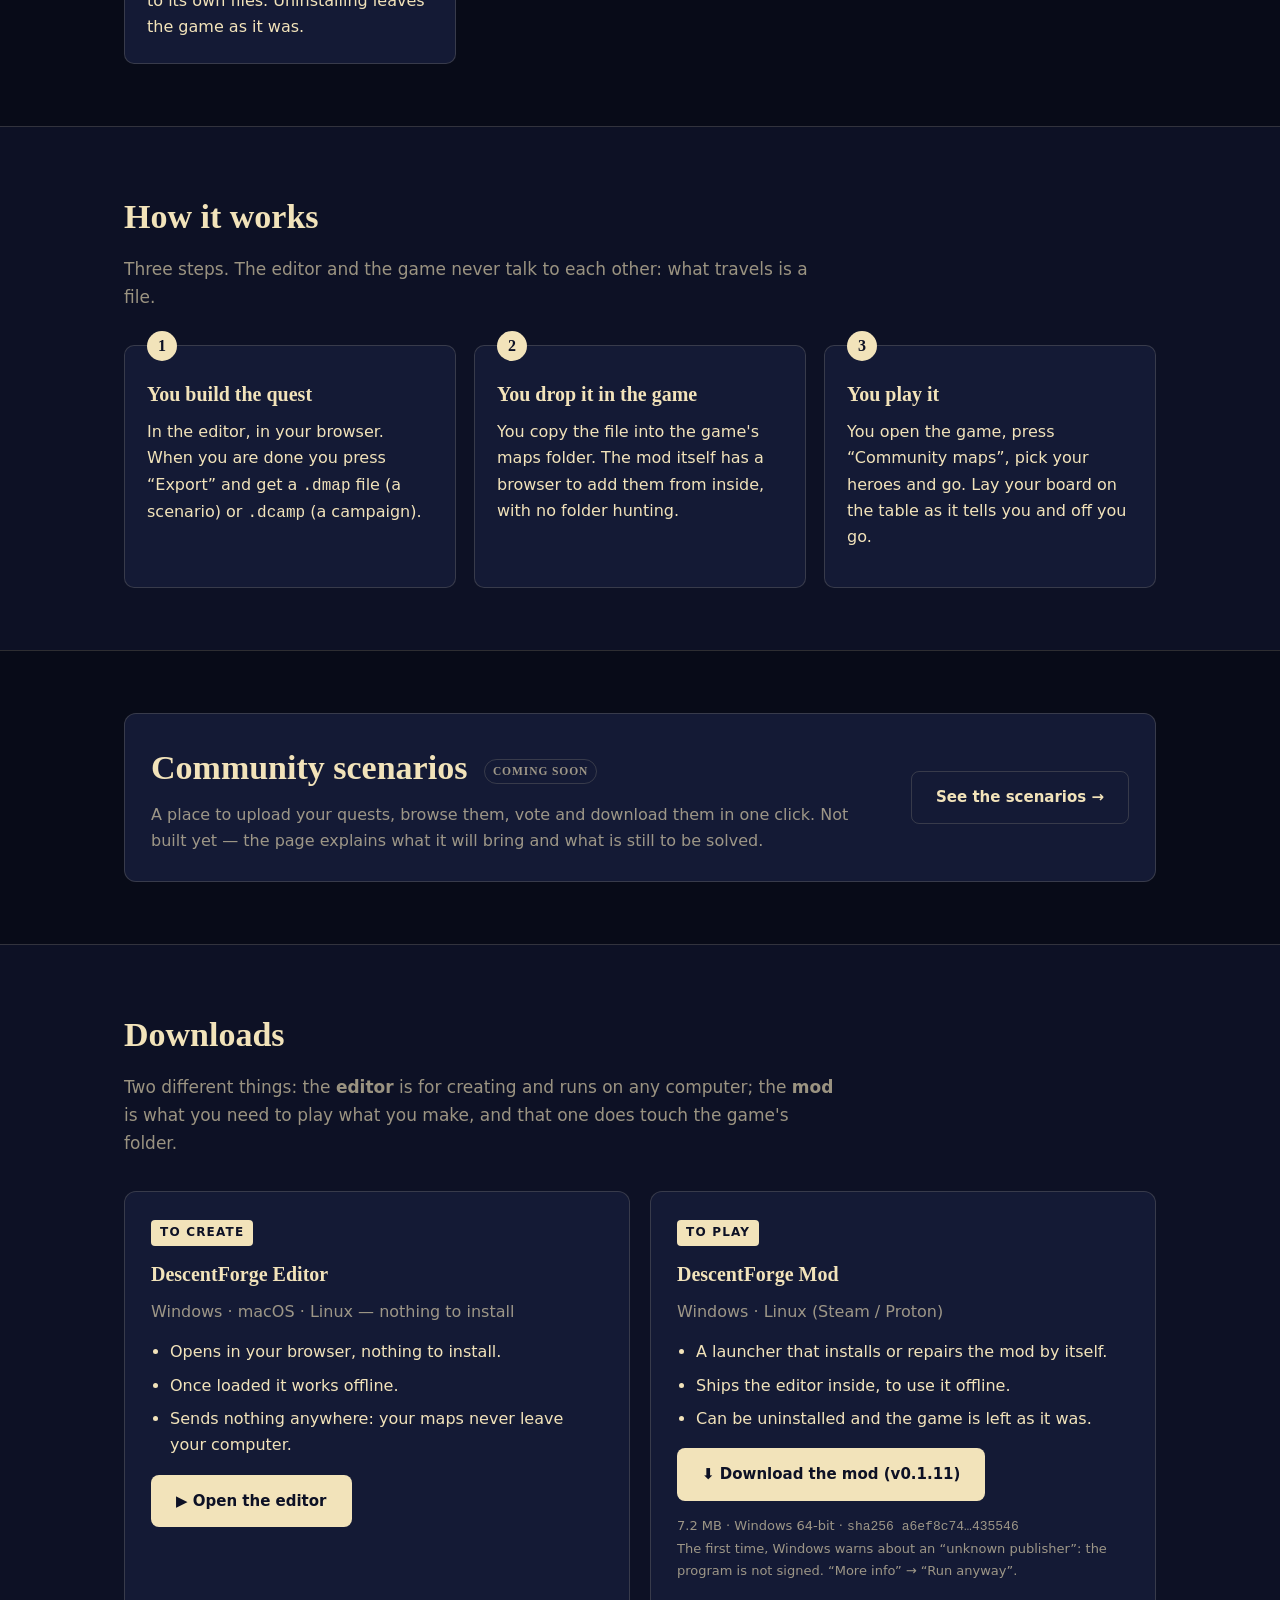
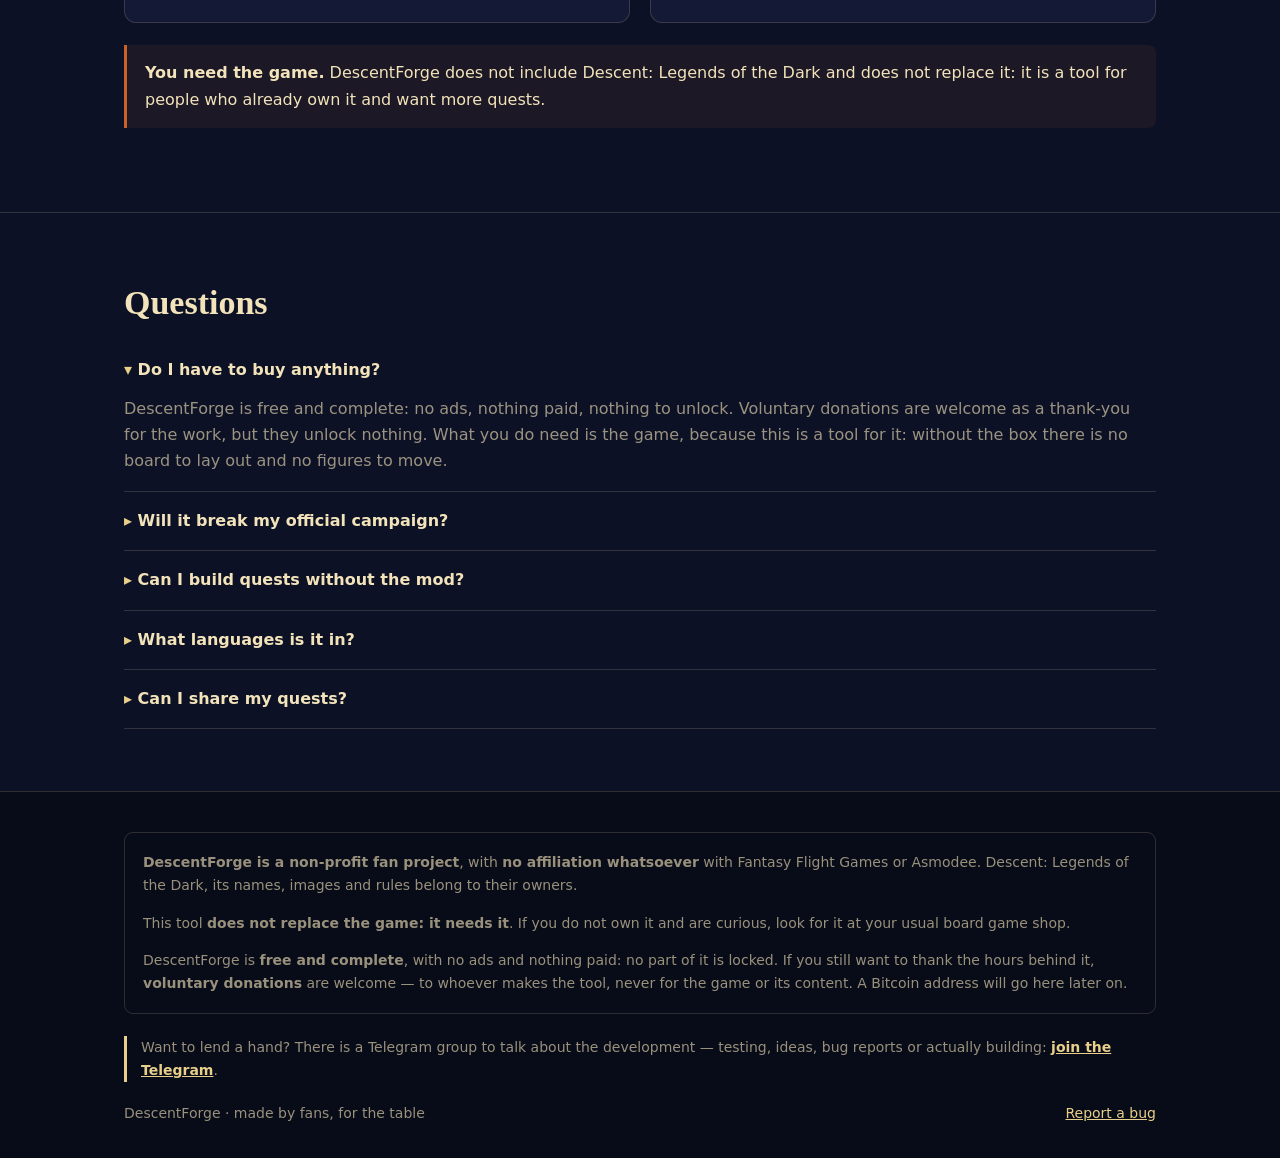
==== commit 03b43825: "Publica el editor nuevo y apunta la descarga a la 0.1.11 Campañas: inventario de salida completo con" ====
--- a/index.html
+++ b/index.html
@@ -385,13 +385,13 @@
              versión nueva**; sí el número y la firma de aquí abajo. -->
         <p style="margin-top:16px">
           <a class="boton principal"
-             href="https://github.com/Xeyz15/descentforge/releases/latest/download/DescentForge-0.1.10.zip"
-             data-es="⬇ Descargar el mod (v0.1.10)"
-             data-en="⬇ Download the mod (v0.1.10)">⬇ Descargar el mod (v0.1.10)</a>
+             href="https://github.com/Xeyz15/descentforge/releases/latest/download/DescentForge-0.1.11.zip"
+             data-es="⬇ Descargar el mod (v0.1.11)"
+             data-en="⬇ Download the mod (v0.1.11)">⬇ Descargar el mod (v0.1.11)</a>
         </p>
         <p class="apagado" style="margin-top:10px;font-size:13px;line-height:1.7"
-           data-es="7,2 MB · Windows 64 bits · &lt;code&gt;sha256 68d490c0…302183ae&lt;/code&gt;&lt;br&gt;La primera vez Windows avisa de «editor desconocido»: el programa no está firmado. «Más información» → «Ejecutar de todas formas»."
-           data-en="7.2 MB · Windows 64-bit · &lt;code&gt;sha256 68d490c0…302183ae&lt;/code&gt;&lt;br&gt;The first time, Windows warns about an “unknown publisher”: the program is not signed. “More info” → “Run anyway”.">7,2 MB · Windows 64 bits · <code>sha256 68d490c0…302183ae</code><br>La primera vez Windows avisa de «editor desconocido»: el programa no está firmado. «Más información» → «Ejecutar de todas formas».</p>
+           data-es="7,2 MB · Windows 64 bits · &lt;code&gt;sha256 a6ef8c74…435546&lt;/code&gt;&lt;br&gt;La primera vez Windows avisa de «editor desconocido»: el programa no está firmado. «Más información» → «Ejecutar de todas formas»."
+           data-en="7.2 MB · Windows 64-bit · &lt;code&gt;sha256 a6ef8c74…435546&lt;/code&gt;&lt;br&gt;The first time, Windows warns about an “unknown publisher”: the program is not signed. “More info” → “Run anyway”.">7,2 MB · Windows 64 bits · <code>sha256 a6ef8c74…435546</code><br>La primera vez Windows avisa de «editor desconocido»: el programa no está firmado. «Más información» → «Ejecutar de todas formas».</p>
       </div>
     </div>
 
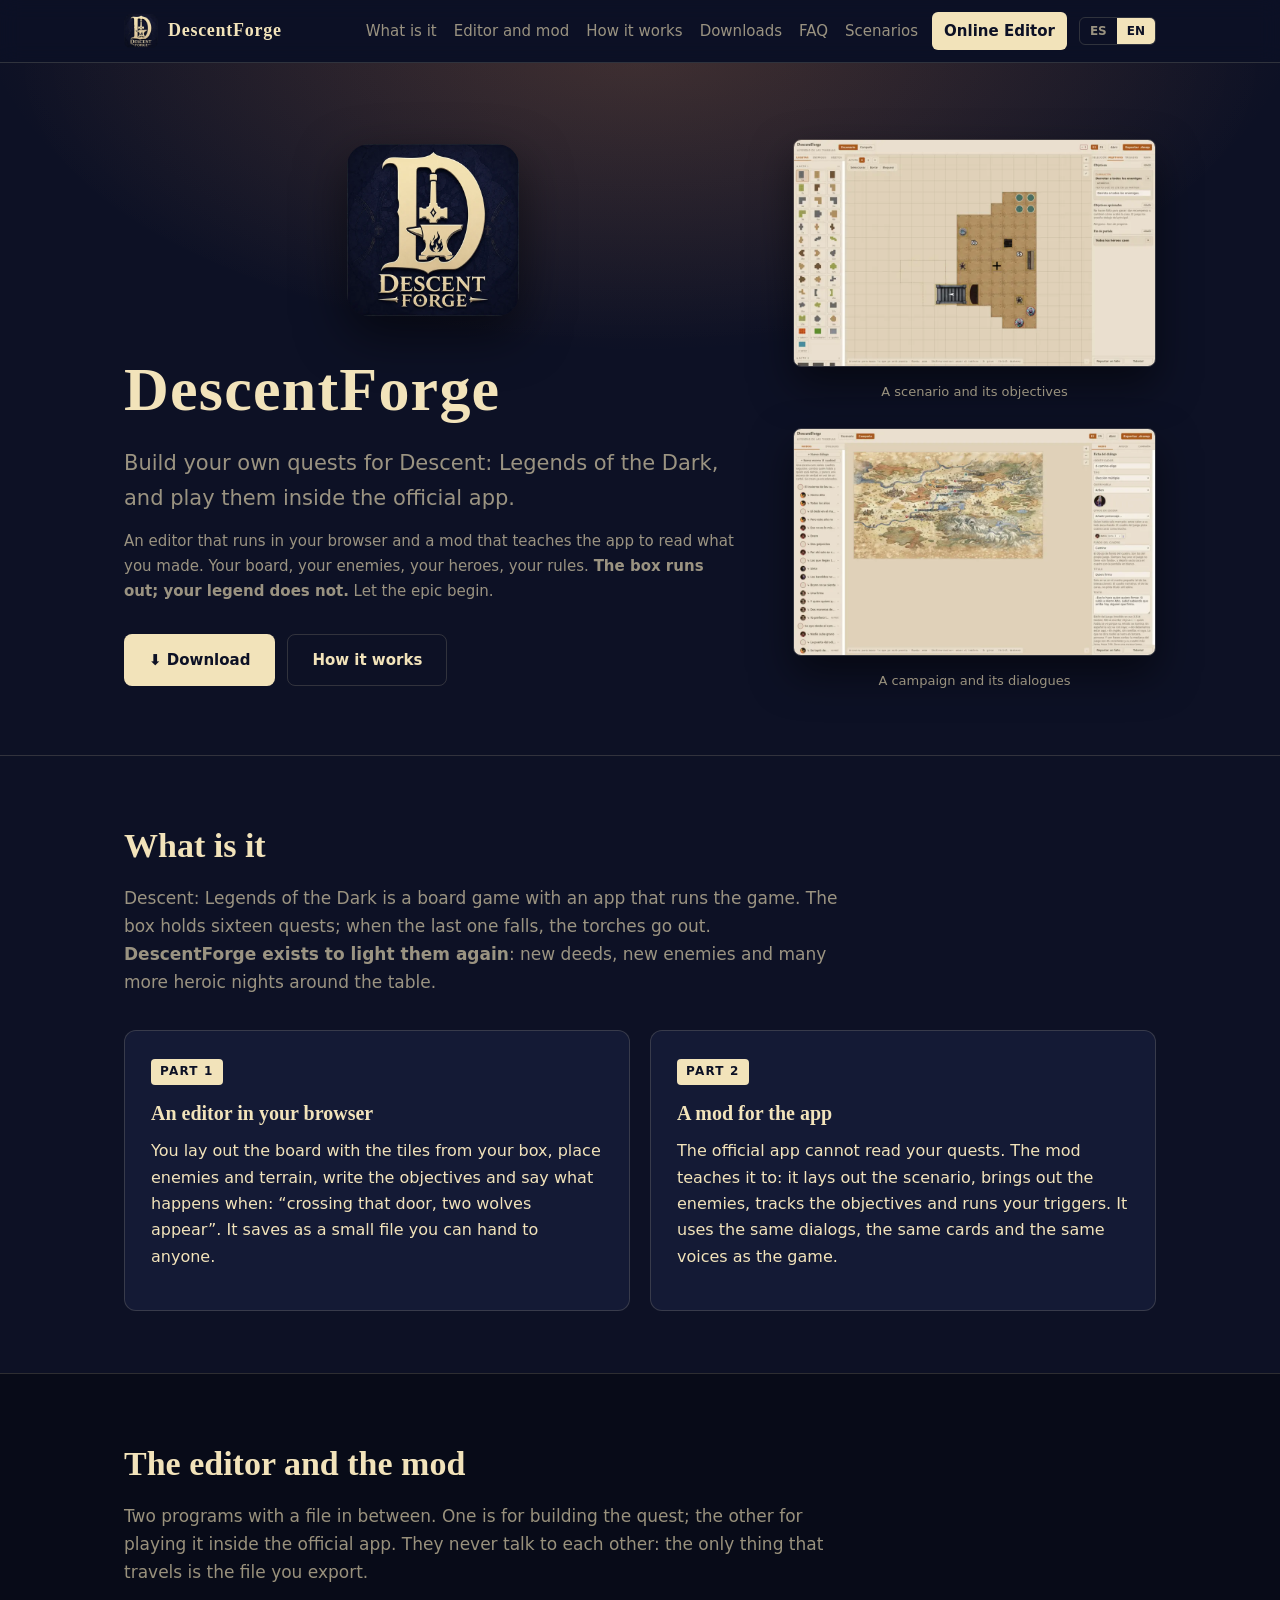
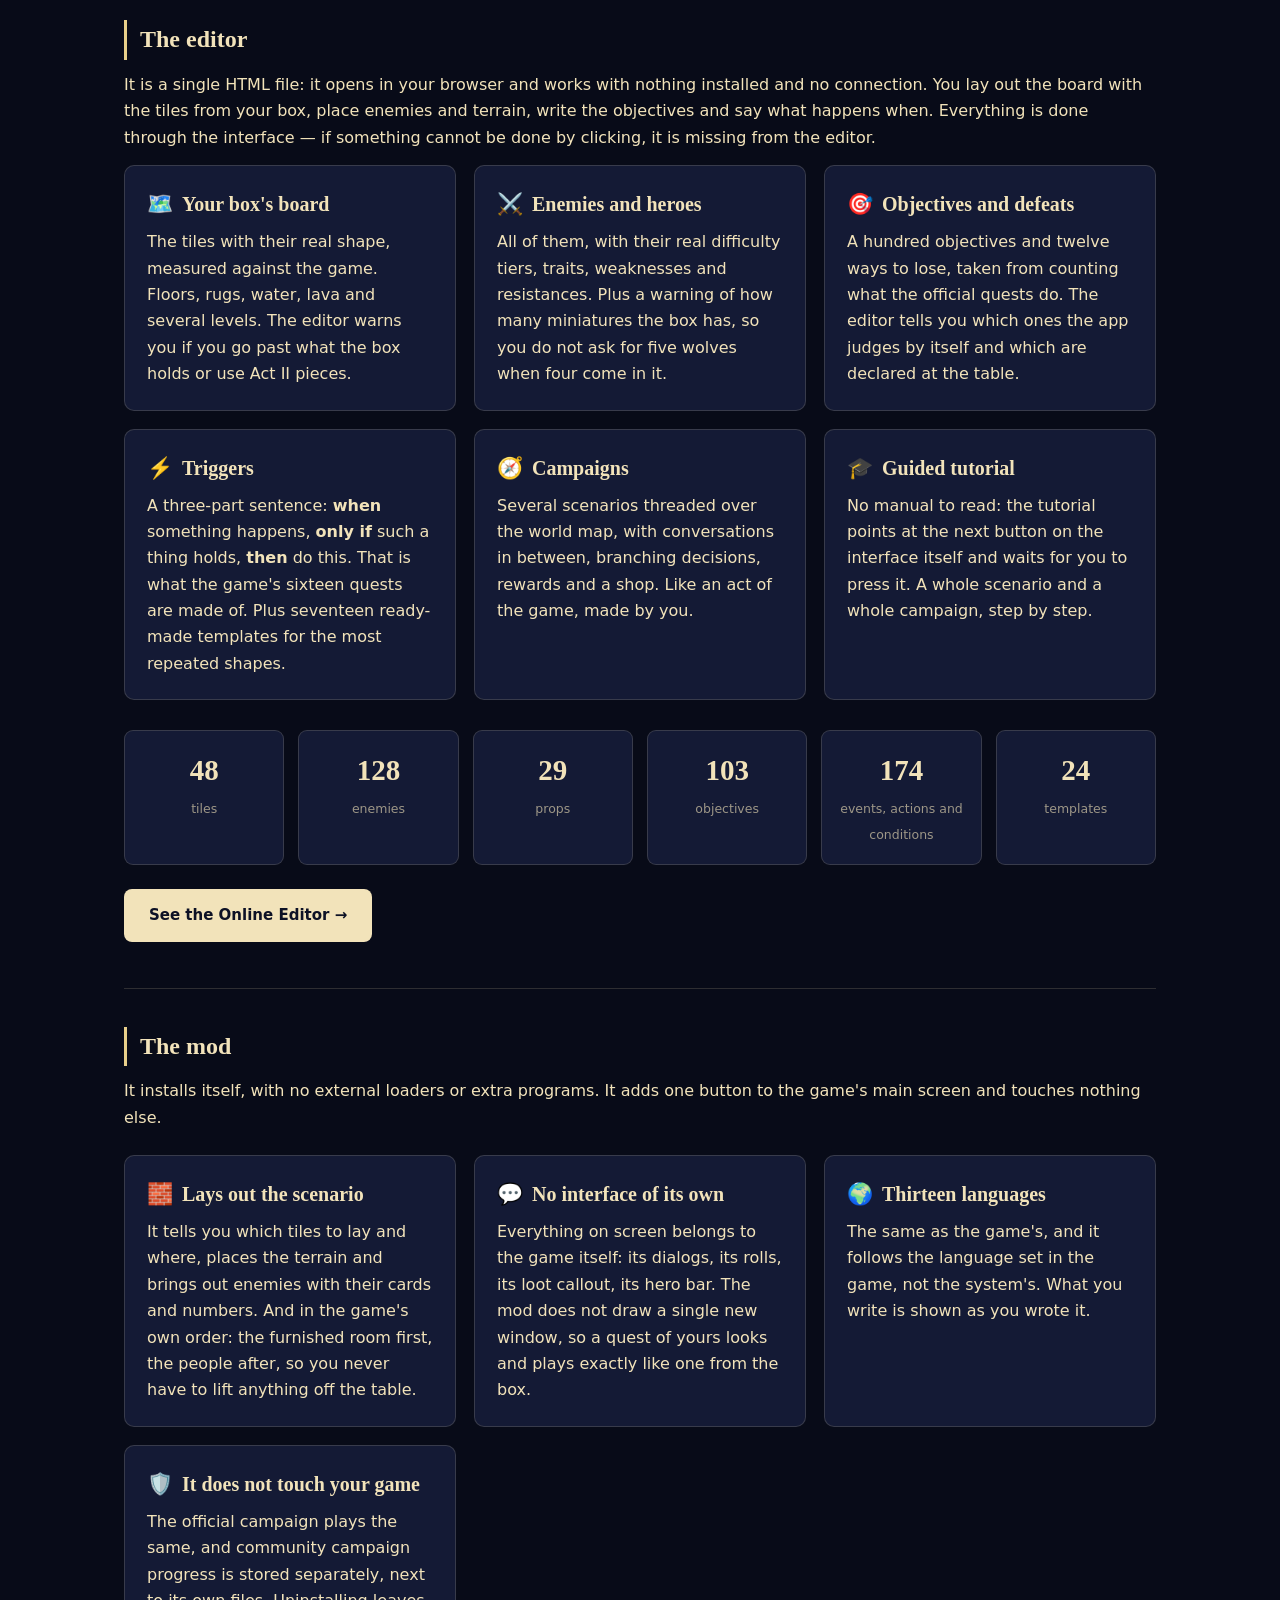
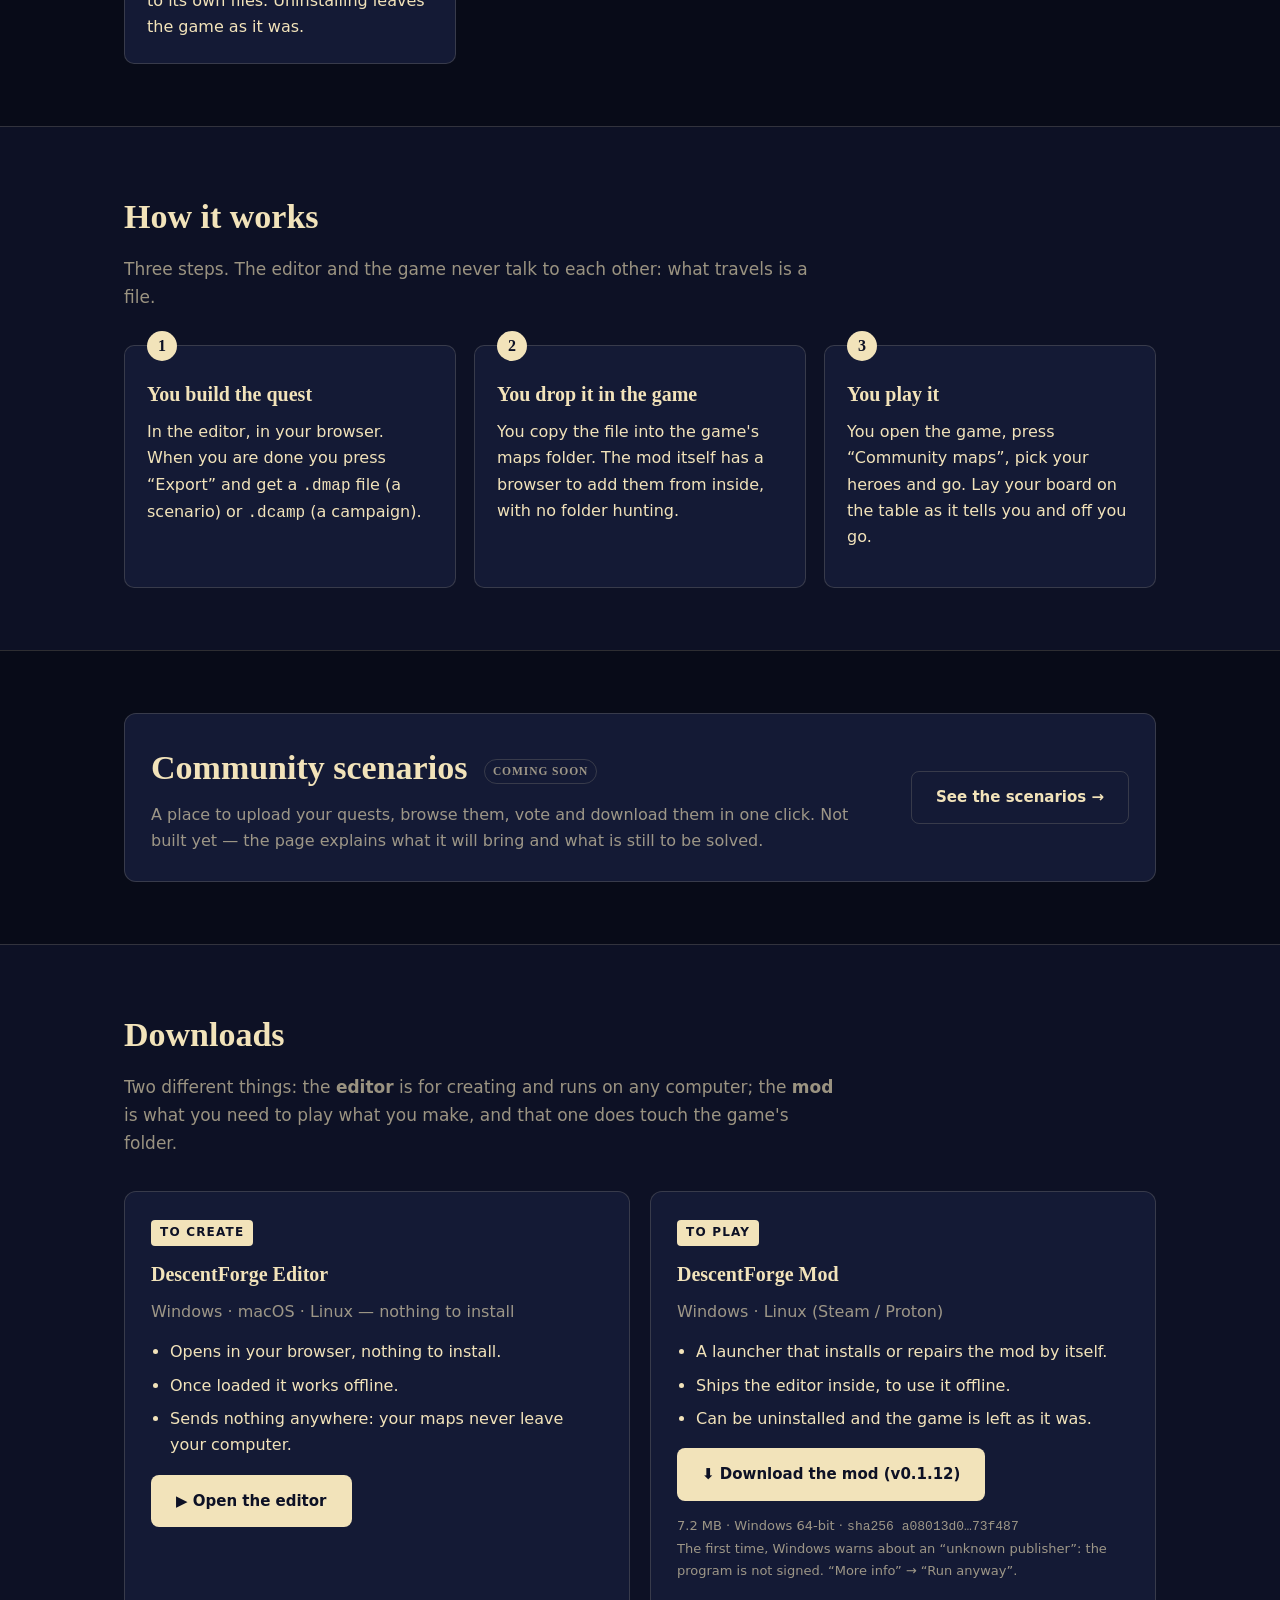
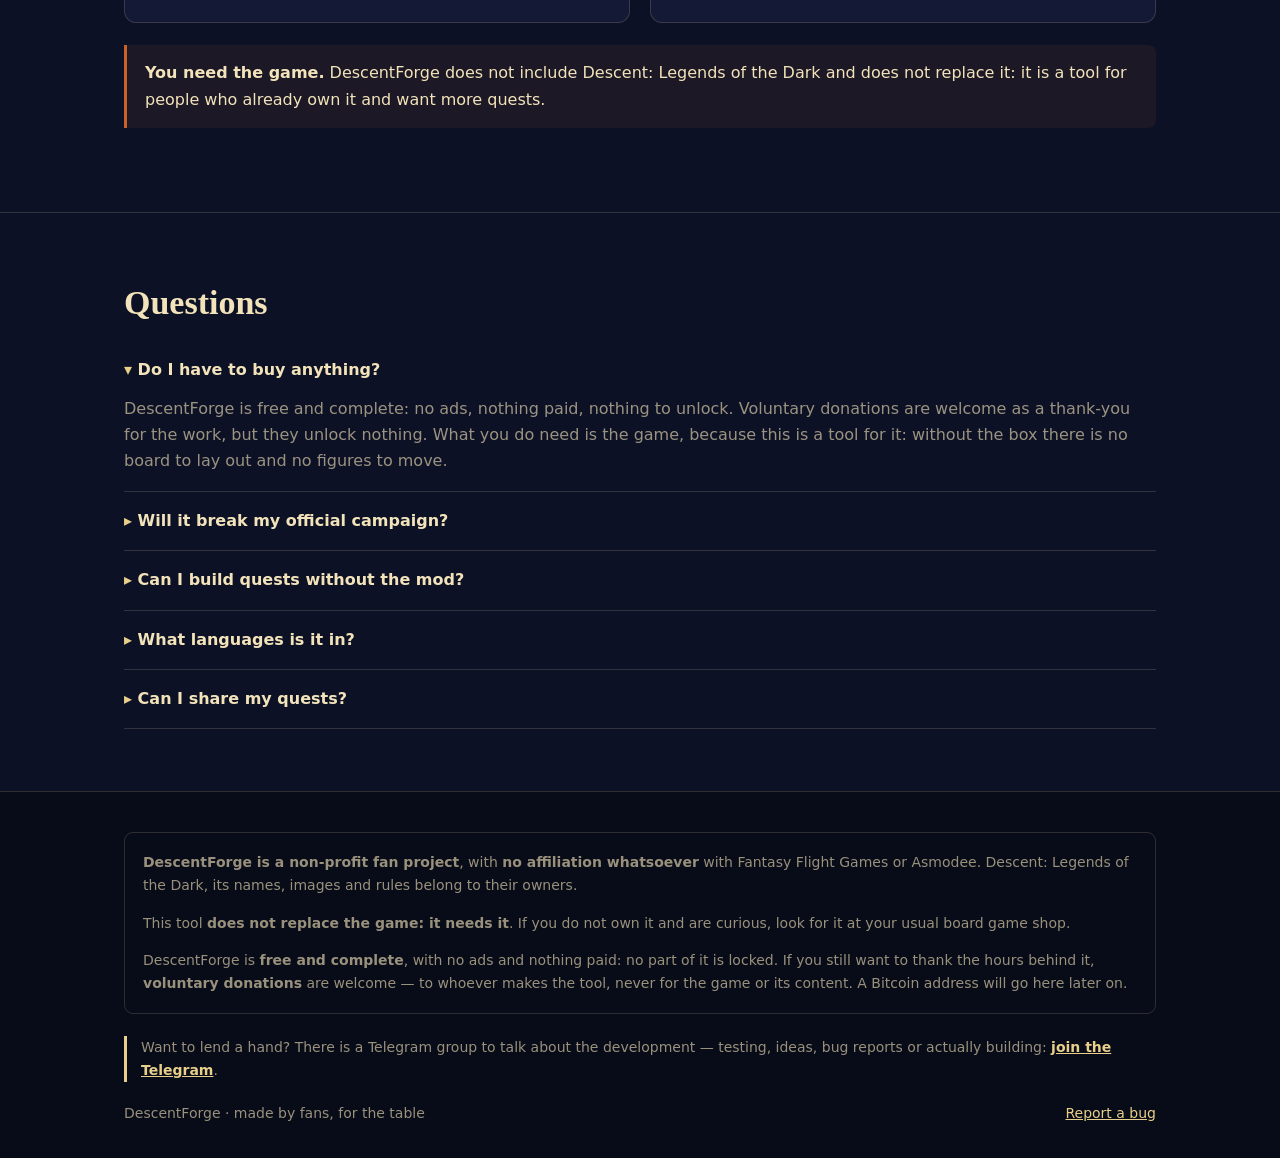
==== commit 0d9ce3e7: "Apunta la descarga a la 0.1.12 y prepara la galería para bajar desde el juego El índice lleva la hue" ====
--- a/index.html
+++ b/index.html
@@ -385,13 +385,13 @@
              versión nueva**; sí el número y la firma de aquí abajo. -->
         <p style="margin-top:16px">
           <a class="boton principal"
-             href="https://github.com/Xeyz15/descentforge/releases/latest/download/DescentForge-0.1.11.zip"
-             data-es="⬇ Descargar el mod (v0.1.11)"
-             data-en="⬇ Download the mod (v0.1.11)">⬇ Descargar el mod (v0.1.11)</a>
+             href="https://github.com/Xeyz15/descentforge/releases/latest/download/DescentForge-0.1.12.zip"
+             data-es="⬇ Descargar el mod (v0.1.12)"
+             data-en="⬇ Download the mod (v0.1.12)">⬇ Descargar el mod (v0.1.12)</a>
         </p>
         <p class="apagado" style="margin-top:10px;font-size:13px;line-height:1.7"
-           data-es="7,2 MB · Windows 64 bits · &lt;code&gt;sha256 a6ef8c74…435546&lt;/code&gt;&lt;br&gt;La primera vez Windows avisa de «editor desconocido»: el programa no está firmado. «Más información» → «Ejecutar de todas formas»."
-           data-en="7.2 MB · Windows 64-bit · &lt;code&gt;sha256 a6ef8c74…435546&lt;/code&gt;&lt;br&gt;The first time, Windows warns about an “unknown publisher”: the program is not signed. “More info” → “Run anyway”.">7,2 MB · Windows 64 bits · <code>sha256 a6ef8c74…435546</code><br>La primera vez Windows avisa de «editor desconocido»: el programa no está firmado. «Más información» → «Ejecutar de todas formas».</p>
+           data-es="7,2 MB · Windows 64 bits · &lt;code&gt;sha256 a08013d0…73f487&lt;/code&gt;&lt;br&gt;La primera vez Windows avisa de «editor desconocido»: el programa no está firmado. «Más información» → «Ejecutar de todas formas»."
+           data-en="7.2 MB · Windows 64-bit · &lt;code&gt;sha256 a08013d0…73f487&lt;/code&gt;&lt;br&gt;The first time, Windows warns about an “unknown publisher”: the program is not signed. “More info” → “Run anyway”.">7,2 MB · Windows 64 bits · <code>sha256 a08013d0…73f487</code><br>La primera vez Windows avisa de «editor desconocido»: el programa no está firmado. «Más información» → «Ejecutar de todas formas».</p>
       </div>
     </div>
 
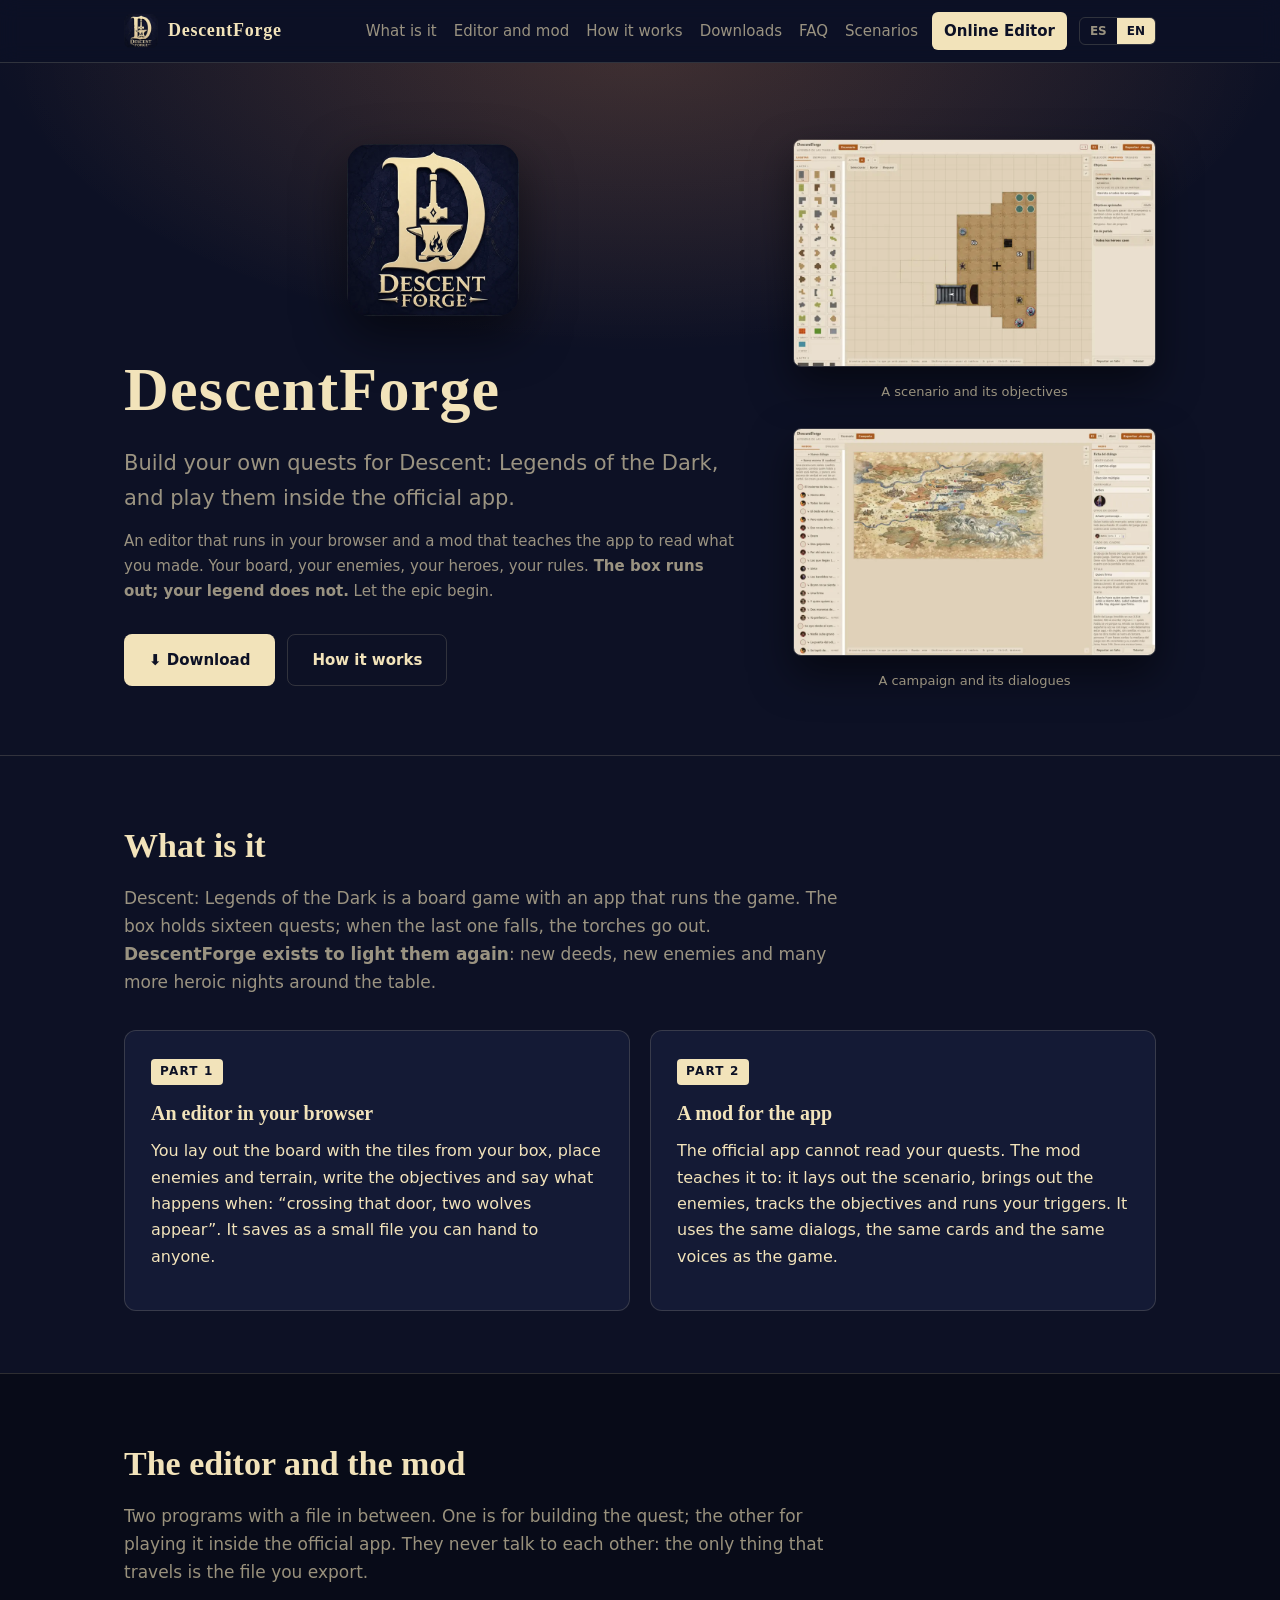
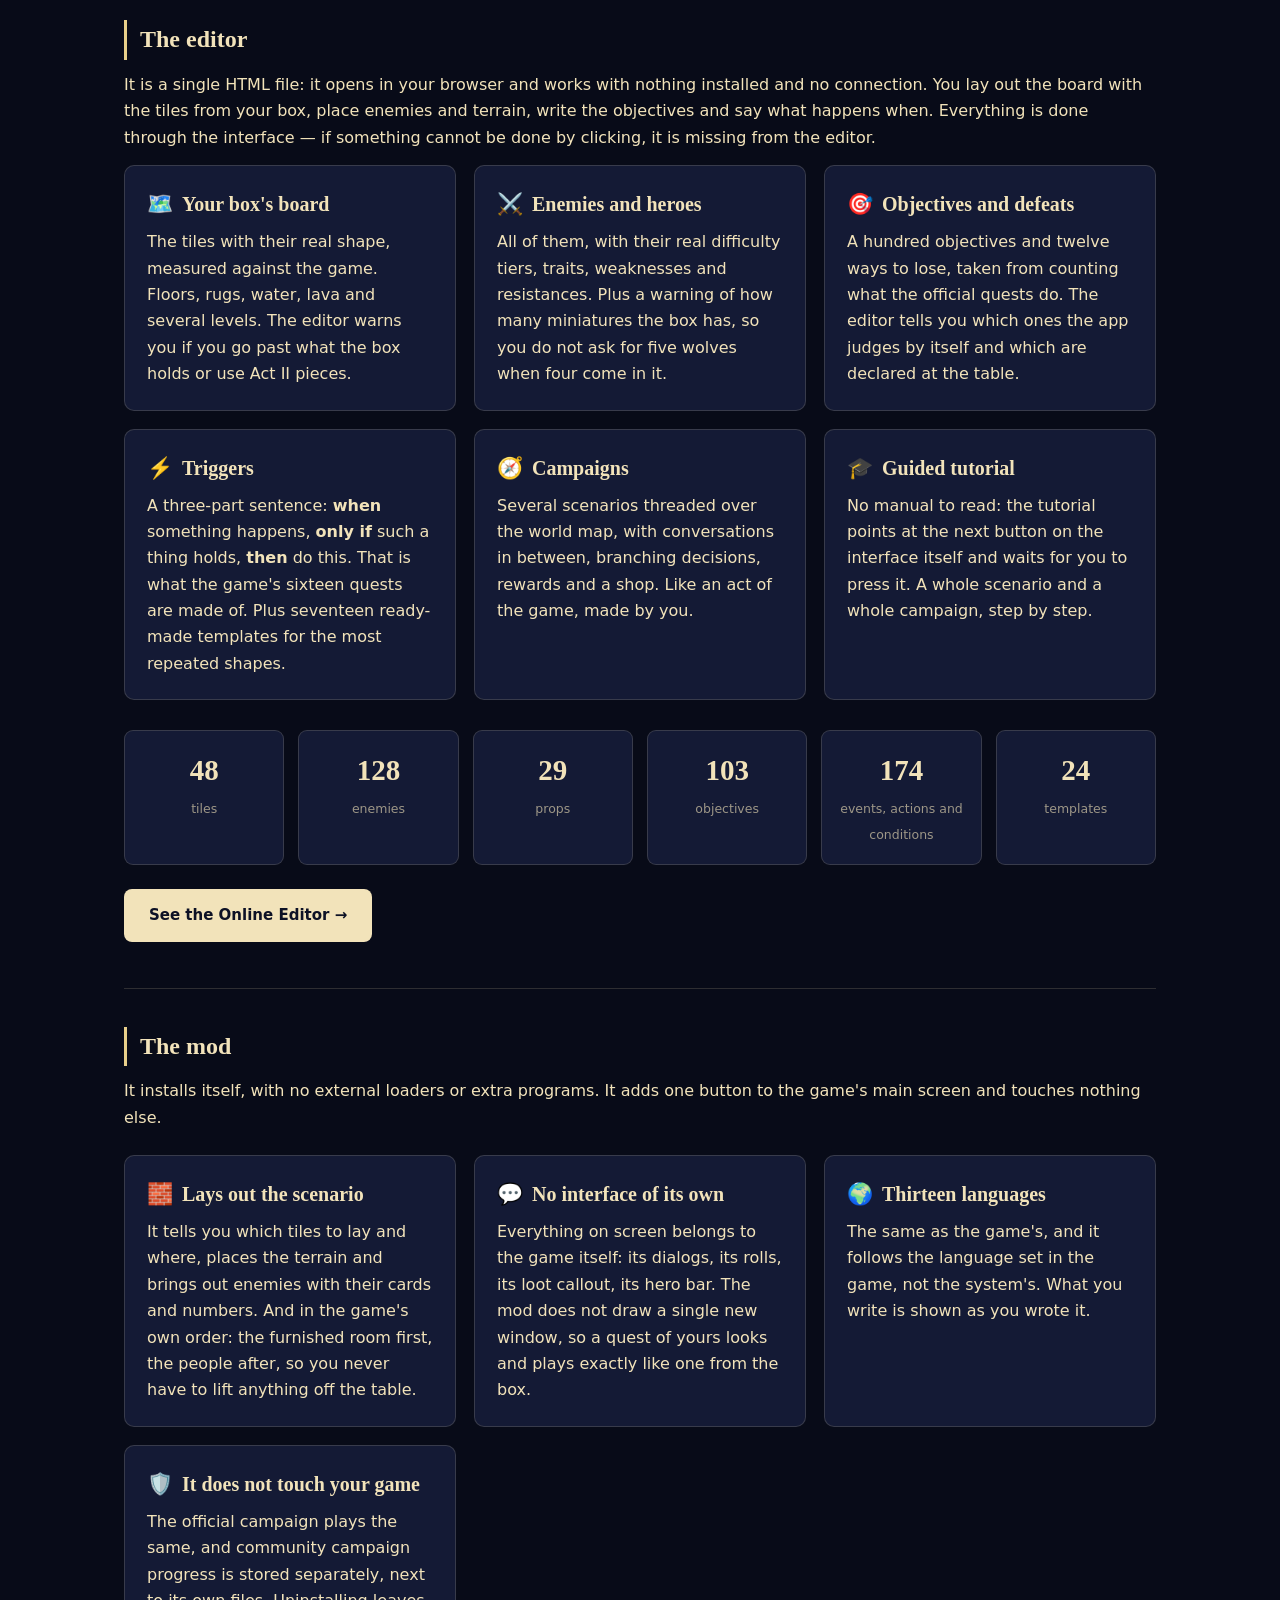
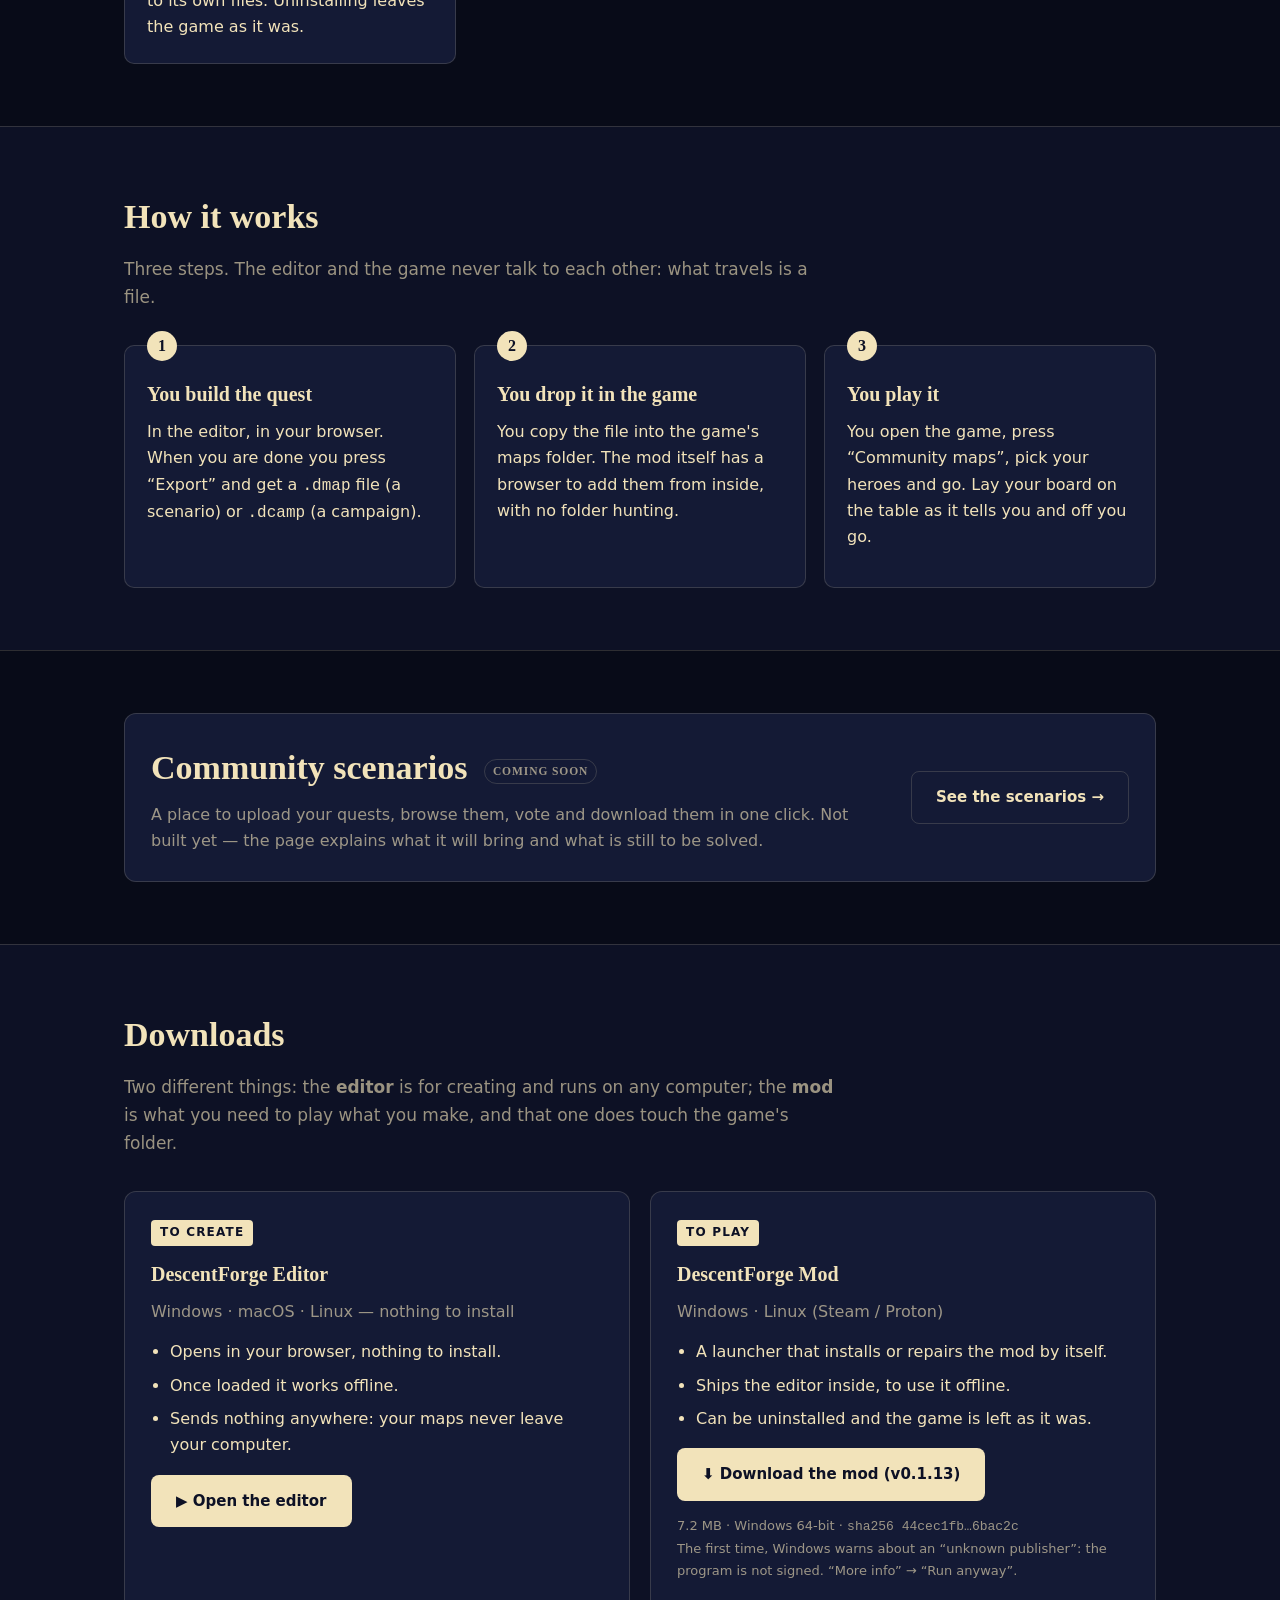
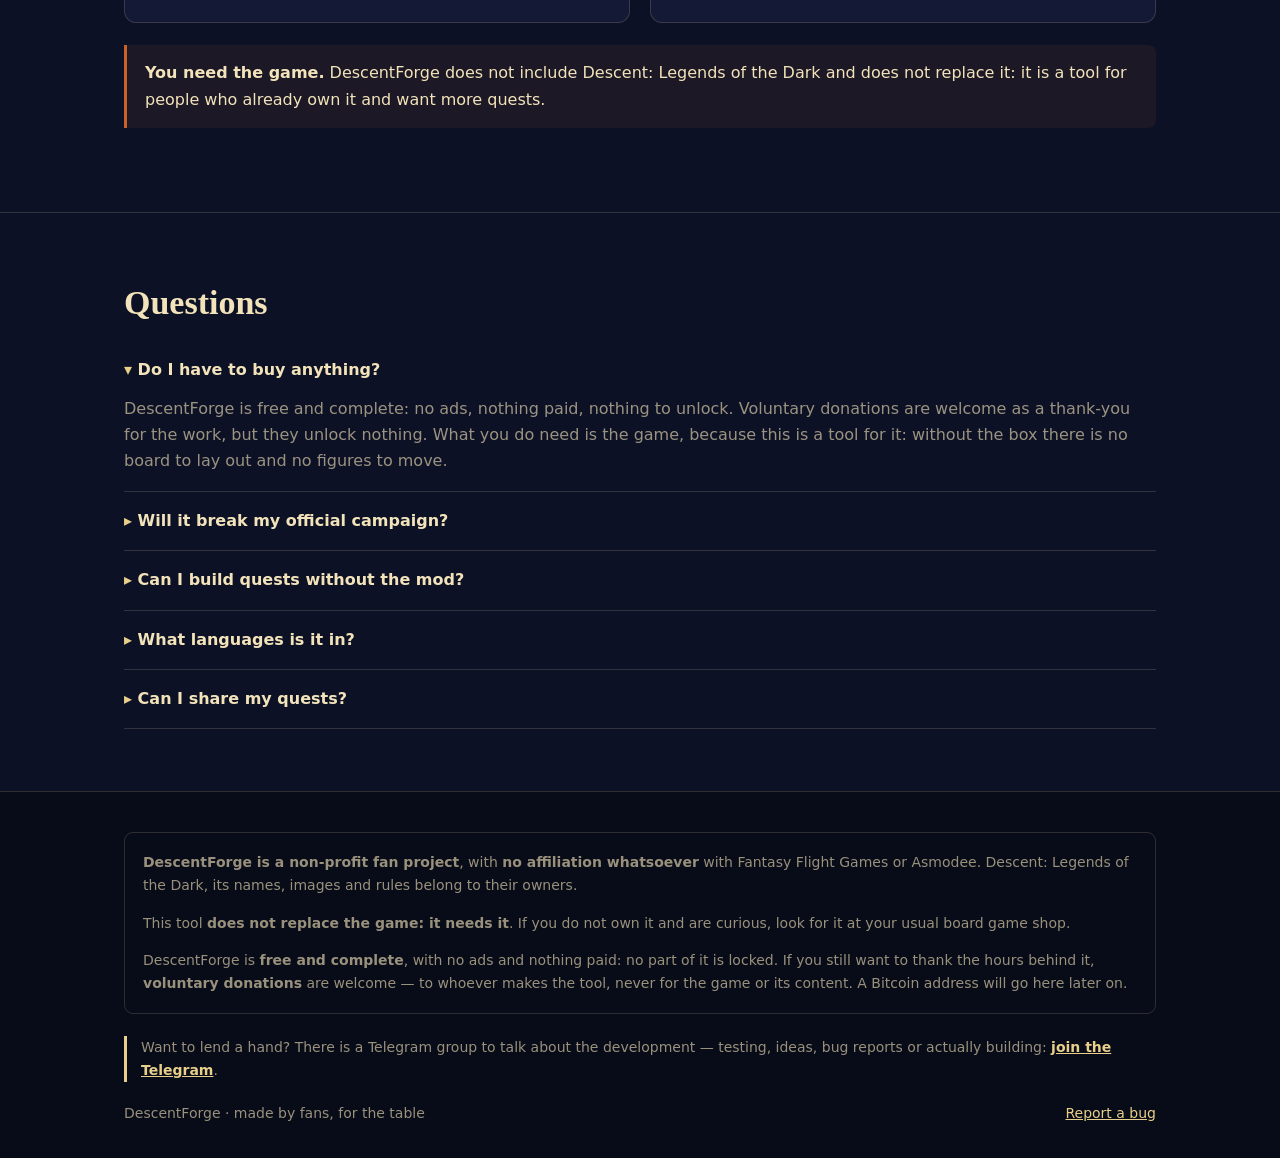
==== commit 3fd5ad6e: "Publica el editor nuevo y apunta la descarga a la 0.1.13 Borrar un objeto ya no desvía los triggers " ====
--- a/index.html
+++ b/index.html
@@ -385,13 +385,13 @@
              versión nueva**; sí el número y la firma de aquí abajo. -->
         <p style="margin-top:16px">
           <a class="boton principal"
-             href="https://github.com/Xeyz15/descentforge/releases/latest/download/DescentForge-0.1.12.zip"
-             data-es="⬇ Descargar el mod (v0.1.12)"
-             data-en="⬇ Download the mod (v0.1.12)">⬇ Descargar el mod (v0.1.12)</a>
+             href="https://github.com/Xeyz15/descentforge/releases/latest/download/DescentForge-0.1.13.zip"
+             data-es="⬇ Descargar el mod (v0.1.13)"
+             data-en="⬇ Download the mod (v0.1.13)">⬇ Descargar el mod (v0.1.13)</a>
         </p>
         <p class="apagado" style="margin-top:10px;font-size:13px;line-height:1.7"
-           data-es="7,2 MB · Windows 64 bits · &lt;code&gt;sha256 a08013d0…73f487&lt;/code&gt;&lt;br&gt;La primera vez Windows avisa de «editor desconocido»: el programa no está firmado. «Más información» → «Ejecutar de todas formas»."
-           data-en="7.2 MB · Windows 64-bit · &lt;code&gt;sha256 a08013d0…73f487&lt;/code&gt;&lt;br&gt;The first time, Windows warns about an “unknown publisher”: the program is not signed. “More info” → “Run anyway”.">7,2 MB · Windows 64 bits · <code>sha256 a08013d0…73f487</code><br>La primera vez Windows avisa de «editor desconocido»: el programa no está firmado. «Más información» → «Ejecutar de todas formas».</p>
+           data-es="7,2 MB · Windows 64 bits · &lt;code&gt;sha256 44cec1fb…6bac2c&lt;/code&gt;&lt;br&gt;La primera vez Windows avisa de «editor desconocido»: el programa no está firmado. «Más información» → «Ejecutar de todas formas»."
+           data-en="7.2 MB · Windows 64-bit · &lt;code&gt;sha256 44cec1fb…6bac2c&lt;/code&gt;&lt;br&gt;The first time, Windows warns about an “unknown publisher”: the program is not signed. “More info” → “Run anyway”.">7,2 MB · Windows 64 bits · <code>sha256 44cec1fb…6bac2c</code><br>La primera vez Windows avisa de «editor desconocido»: el programa no está firmado. «Más información» → «Ejecutar de todas formas».</p>
       </div>
     </div>
 
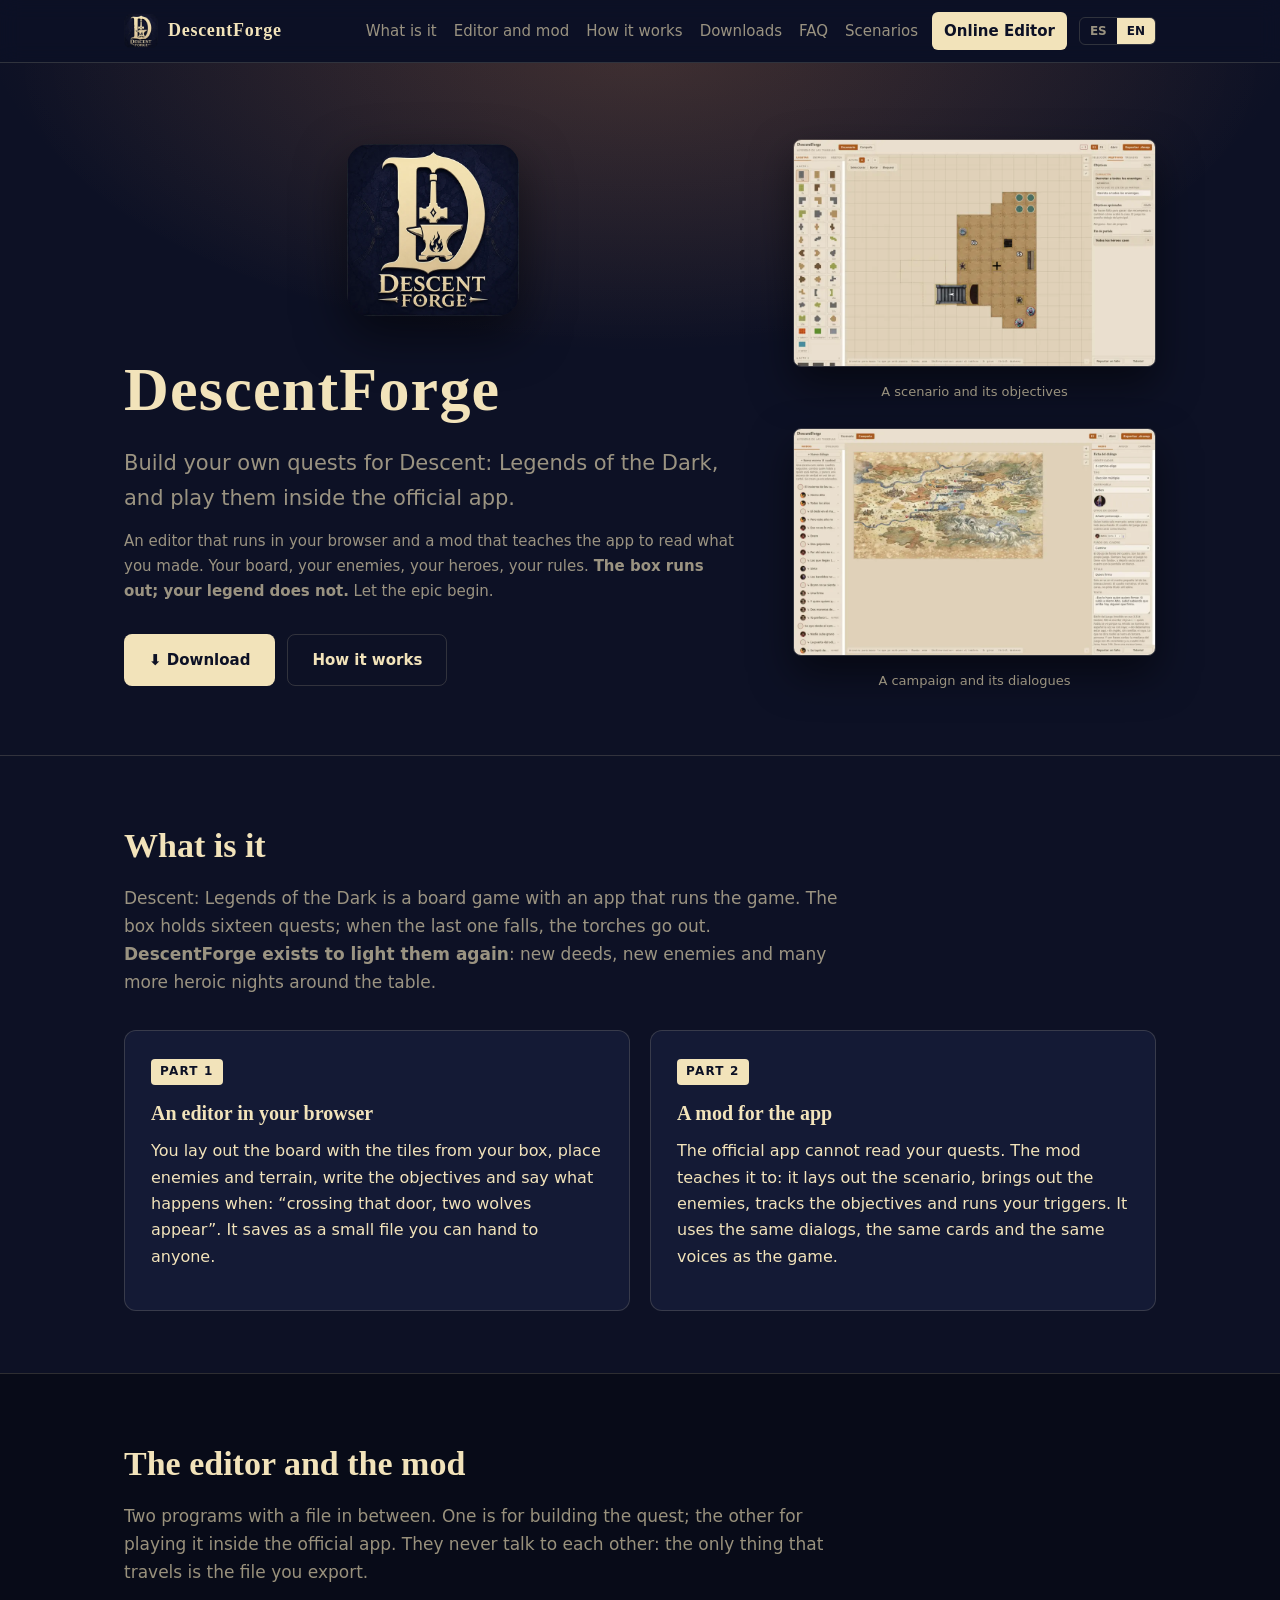
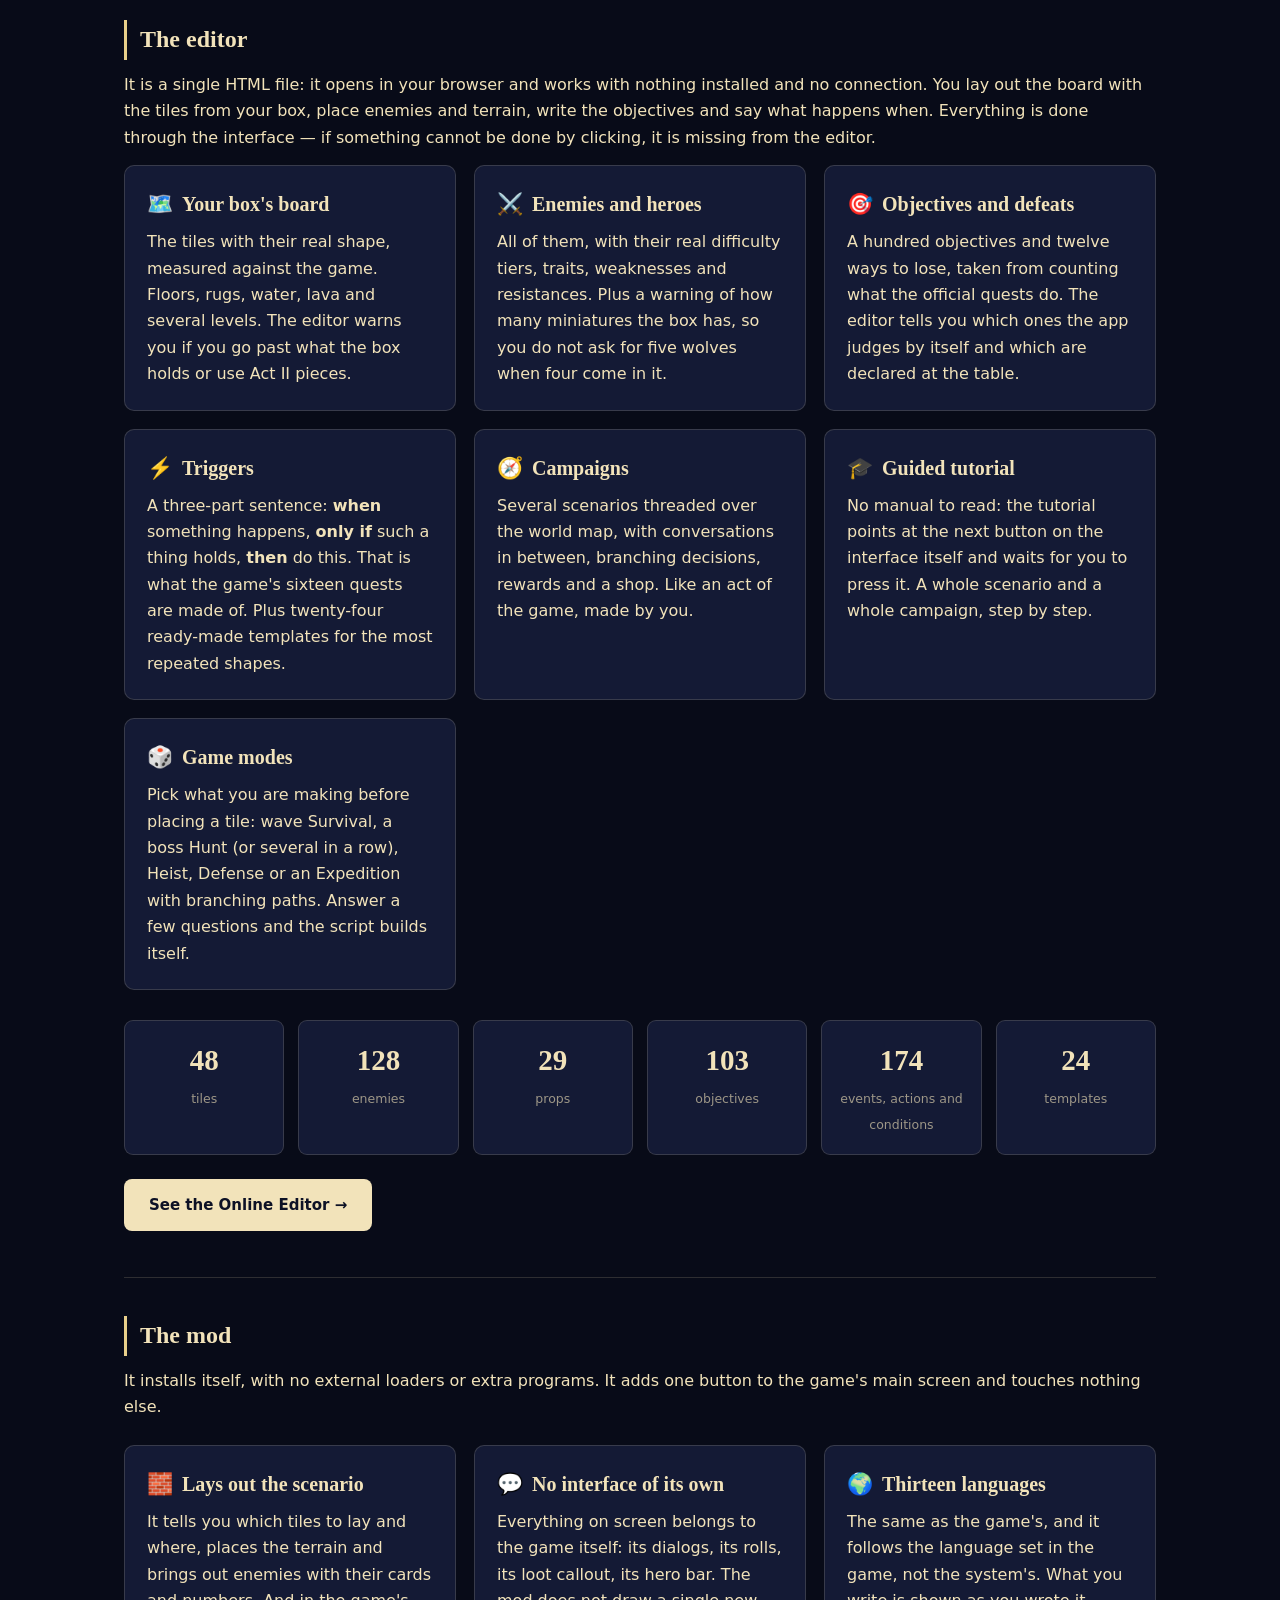
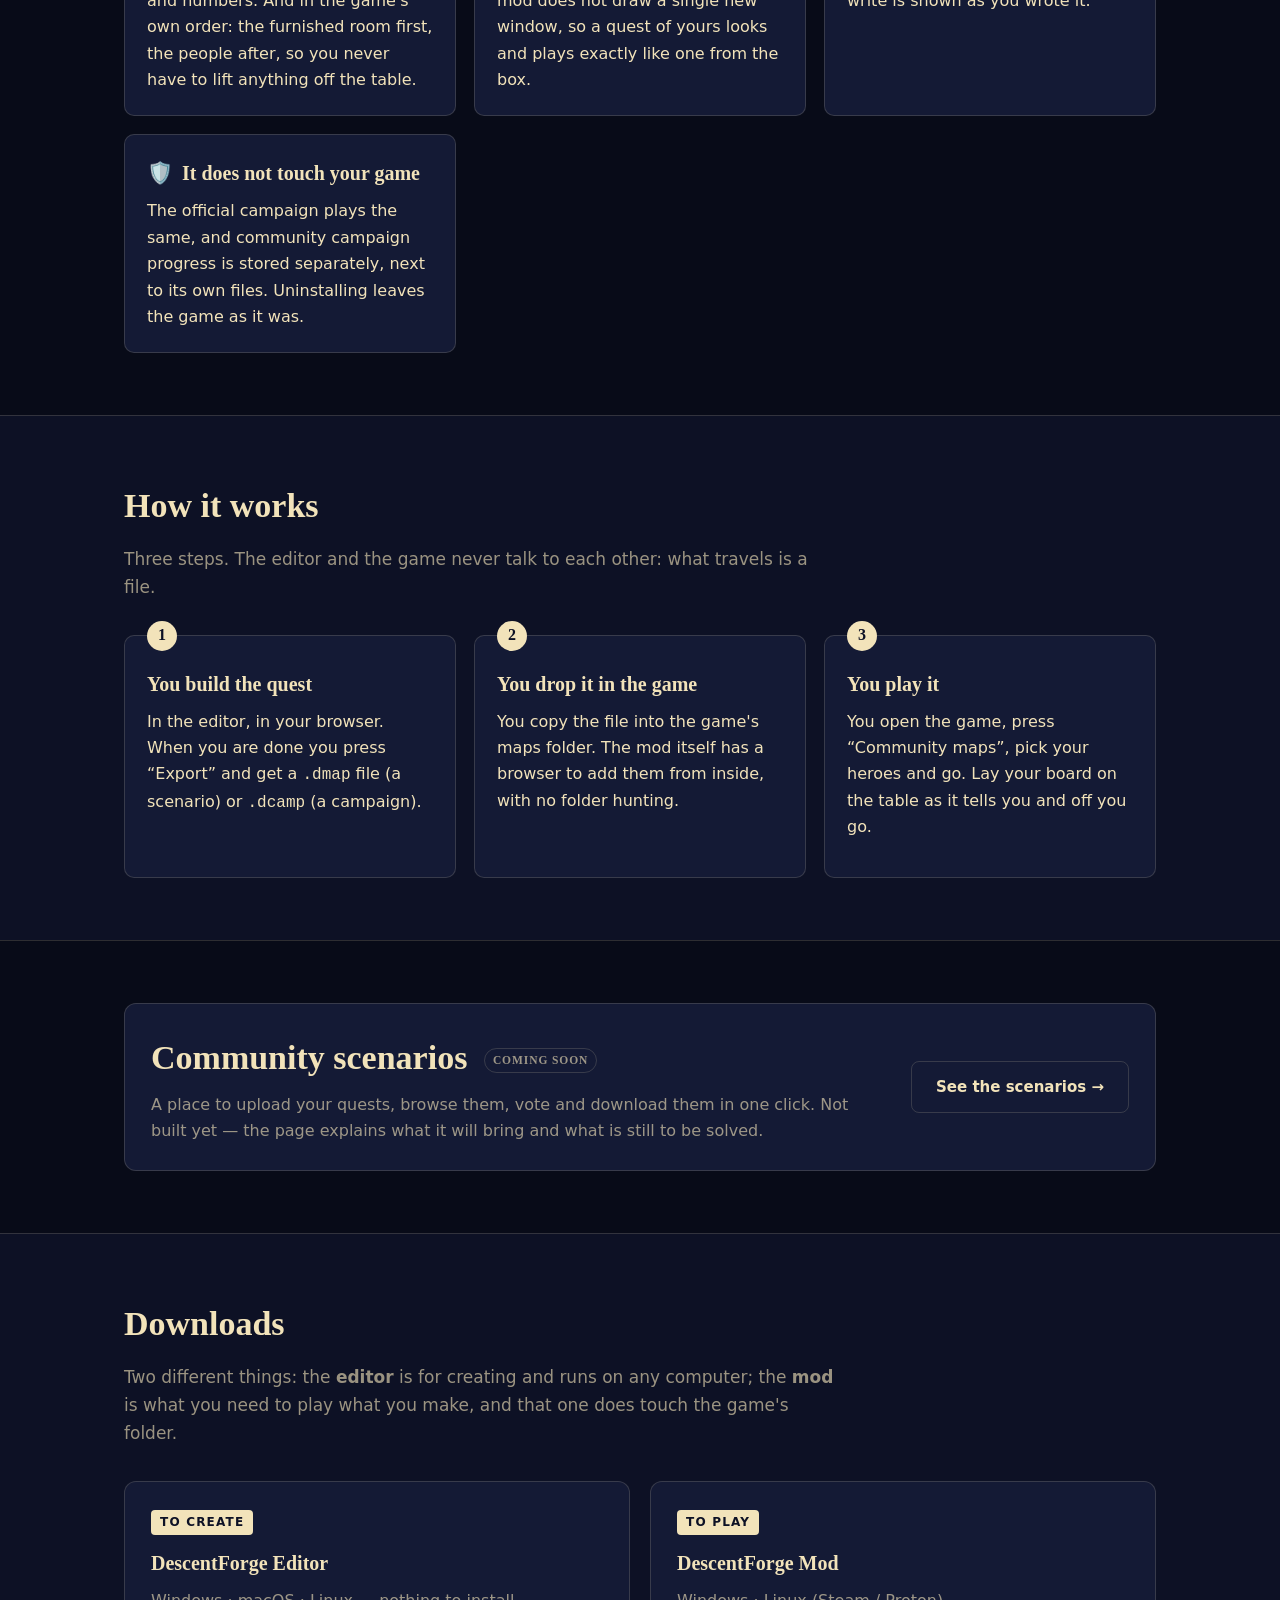
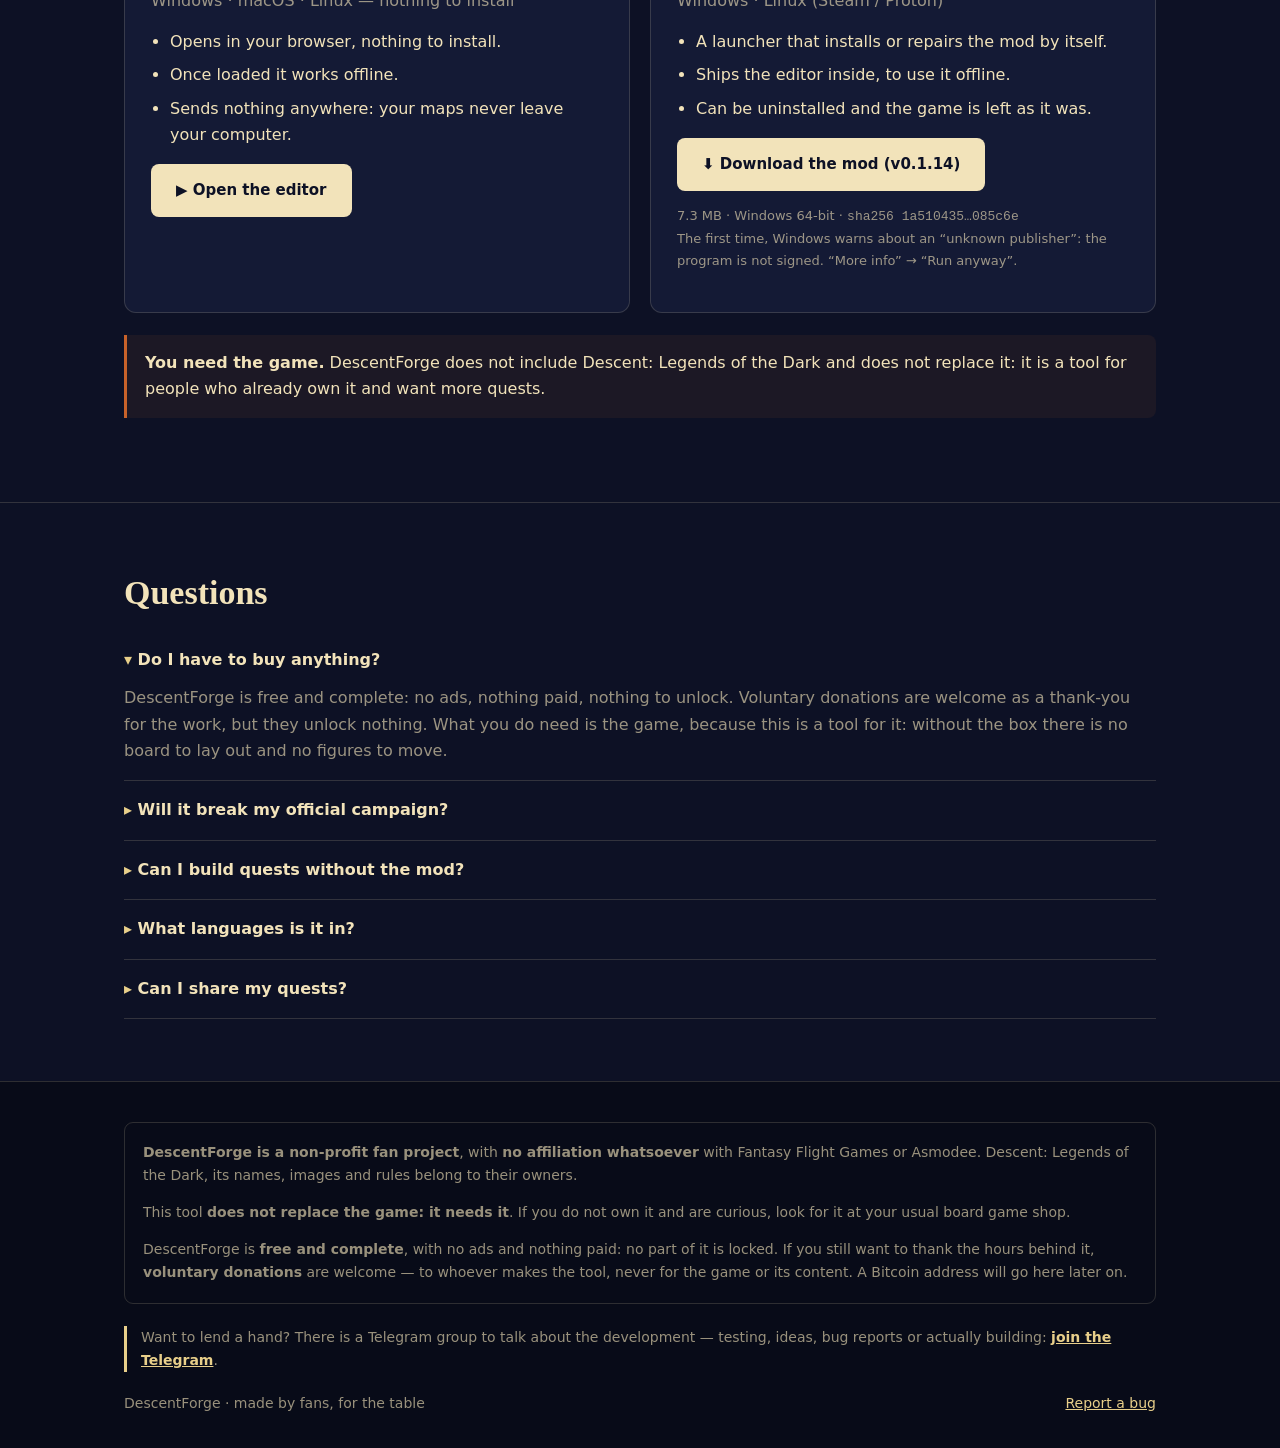
==== commit eafbd483: "Modos de juego en el editor y descarga 0.1.14 - Antes de poner losetas se elige el modo: Supervivenc" ====
--- a/index.html
+++ b/index.html
@@ -180,11 +180,11 @@
         </div>
         <div class="tarjeta">
           <h3><span class="icono">⚡</span><span data-es="Disparadores" data-en="Triggers">Disparadores</span></h3>
-          <p data-es="Una frase de tres partes: &lt;b&gt;cuándo&lt;/b&gt; pasa algo, &lt;b&gt;solo si&lt;/b&gt; se cumple tal cosa, &lt;b&gt;entonces&lt;/b&gt; haz esto. Con eso están hechas las dieciséis misiones del juego. Y diecisiete plantillas listas para las formas que más se repiten."
-             data-en="A three-part sentence: &lt;b&gt;when&lt;/b&gt; something happens, &lt;b&gt;only if&lt;/b&gt; such a thing holds, &lt;b&gt;then&lt;/b&gt; do this. That is what the game's sixteen quests are made of. Plus seventeen ready-made templates for the most repeated shapes.">
+          <p data-es="Una frase de tres partes: &lt;b&gt;cuándo&lt;/b&gt; pasa algo, &lt;b&gt;solo si&lt;/b&gt; se cumple tal cosa, &lt;b&gt;entonces&lt;/b&gt; haz esto. Con eso están hechas las dieciséis misiones del juego. Y veinticuatro plantillas listas para las formas que más se repiten."
+             data-en="A three-part sentence: &lt;b&gt;when&lt;/b&gt; something happens, &lt;b&gt;only if&lt;/b&gt; such a thing holds, &lt;b&gt;then&lt;/b&gt; do this. That is what the game's sixteen quests are made of. Plus twenty-four ready-made templates for the most repeated shapes.">
             Una frase de tres partes: <b>cuándo</b> pasa algo, <b>solo si</b> se cumple tal cosa,
             <b>entonces</b> haz esto. Con eso están hechas las dieciséis misiones del juego.
-            Y diecisiete plantillas listas para las formas que más se repiten.
+            Y veinticuatro plantillas listas para las formas que más se repiten.
           </p>
         </div>
         <div class="tarjeta">
@@ -201,6 +201,13 @@
              data-en="No manual to read: the tutorial points at the next button on the interface itself and waits for you to press it. A whole scenario and a whole campaign, step by step.">
             No hay manual que leer: el tutorial va señalando el botón que toca sobre la propia interfaz
             y espera a que lo pulses. Un escenario entero y una campaña entera, paso a paso.
+          </p>
+        </div>
+        <div class="tarjeta">
+          <h3><span class="icono">🎲</span><span data-es="Modos de juego" data-en="Game modes">Modos de juego</span></h3>
+          <p data-es="Elige qué vas a crear antes de poner una loseta: Supervivencia por oleadas, Cacería de un jefe (o varios seguidos), Atraco, Defensa o Expedición con rutas. Contestas unas pocas preguntas y el guion se monta solo."
+             data-en="Pick what you are making before placing a tile: wave Survival, a boss Hunt (or several in a row), Heist, Defense or an Expedition with branching paths. Answer a few questions and the script builds itself.">
+            Elige qué vas a crear antes de poner una loseta: Supervivencia por oleadas, Cacería de un jefe (o varios seguidos), Atraco, Defensa o Expedición con rutas. Contestas unas pocas preguntas y el guion se monta solo.
           </p>
         </div>
       </div>
@@ -385,13 +392,13 @@
              versión nueva**; sí el número y la firma de aquí abajo. -->
         <p style="margin-top:16px">
           <a class="boton principal"
-             href="https://github.com/Xeyz15/descentforge/releases/latest/download/DescentForge-0.1.13.zip"
-             data-es="⬇ Descargar el mod (v0.1.13)"
-             data-en="⬇ Download the mod (v0.1.13)">⬇ Descargar el mod (v0.1.13)</a>
+             href="https://github.com/Xeyz15/descentforge/releases/latest/download/DescentForge-0.1.14.zip"
+             data-es="⬇ Descargar el mod (v0.1.14)"
+             data-en="⬇ Download the mod (v0.1.14)">⬇ Descargar el mod (v0.1.14)</a>
         </p>
         <p class="apagado" style="margin-top:10px;font-size:13px;line-height:1.7"
-           data-es="7,2 MB · Windows 64 bits · &lt;code&gt;sha256 44cec1fb…6bac2c&lt;/code&gt;&lt;br&gt;La primera vez Windows avisa de «editor desconocido»: el programa no está firmado. «Más información» → «Ejecutar de todas formas»."
-           data-en="7.2 MB · Windows 64-bit · &lt;code&gt;sha256 44cec1fb…6bac2c&lt;/code&gt;&lt;br&gt;The first time, Windows warns about an “unknown publisher”: the program is not signed. “More info” → “Run anyway”.">7,2 MB · Windows 64 bits · <code>sha256 44cec1fb…6bac2c</code><br>La primera vez Windows avisa de «editor desconocido»: el programa no está firmado. «Más información» → «Ejecutar de todas formas».</p>
+           data-es="7,3 MB · Windows 64 bits · &lt;code&gt;sha256 1a510435…085c6e&lt;/code&gt;&lt;br&gt;La primera vez Windows avisa de «editor desconocido»: el programa no está firmado. «Más información» → «Ejecutar de todas formas»."
+           data-en="7.3 MB · Windows 64-bit · &lt;code&gt;sha256 1a510435…085c6e&lt;/code&gt;&lt;br&gt;The first time, Windows warns about an “unknown publisher”: the program is not signed. “More info” → “Run anyway”.">7,3 MB · Windows 64 bits · <code>sha256 1a510435…085c6e</code><br>La primera vez Windows avisa de «editor desconocido»: el programa no está firmado. «Más información» → «Ejecutar de todas formas».</p>
       </div>
     </div>
 
